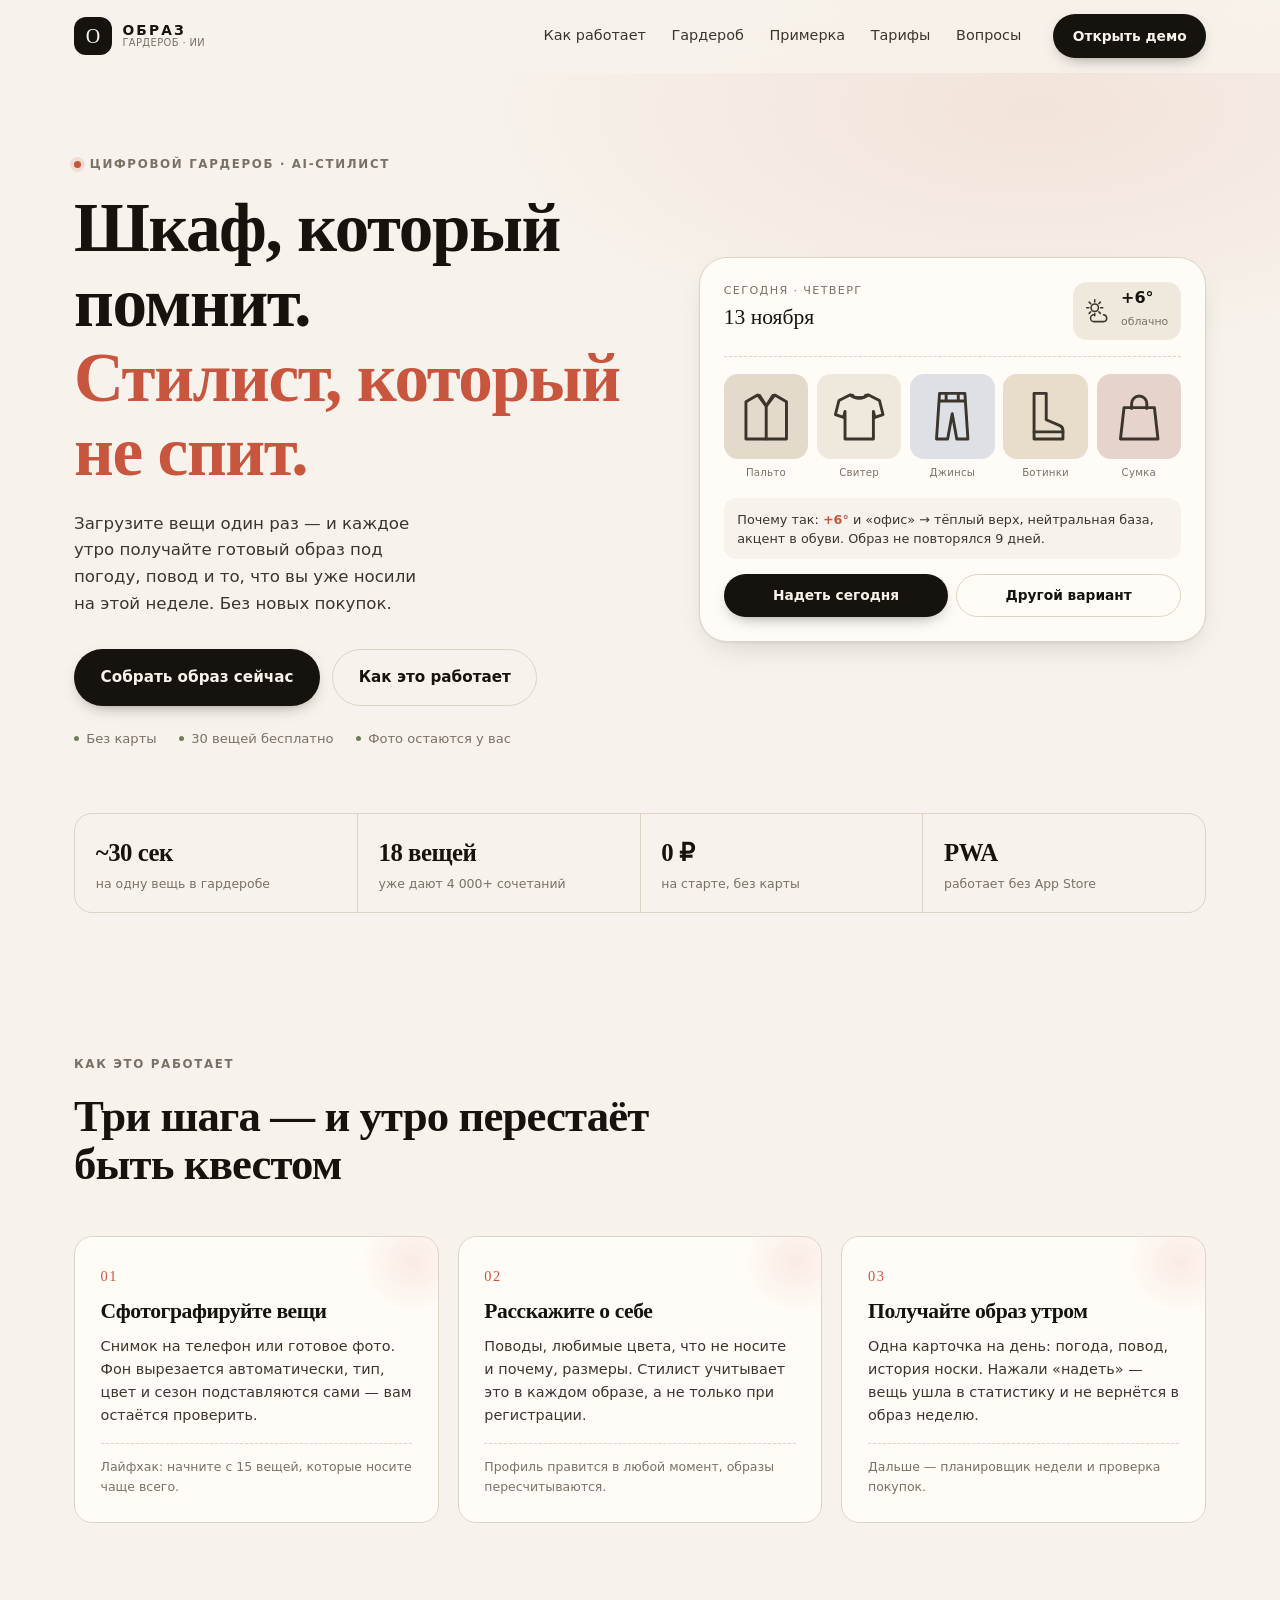
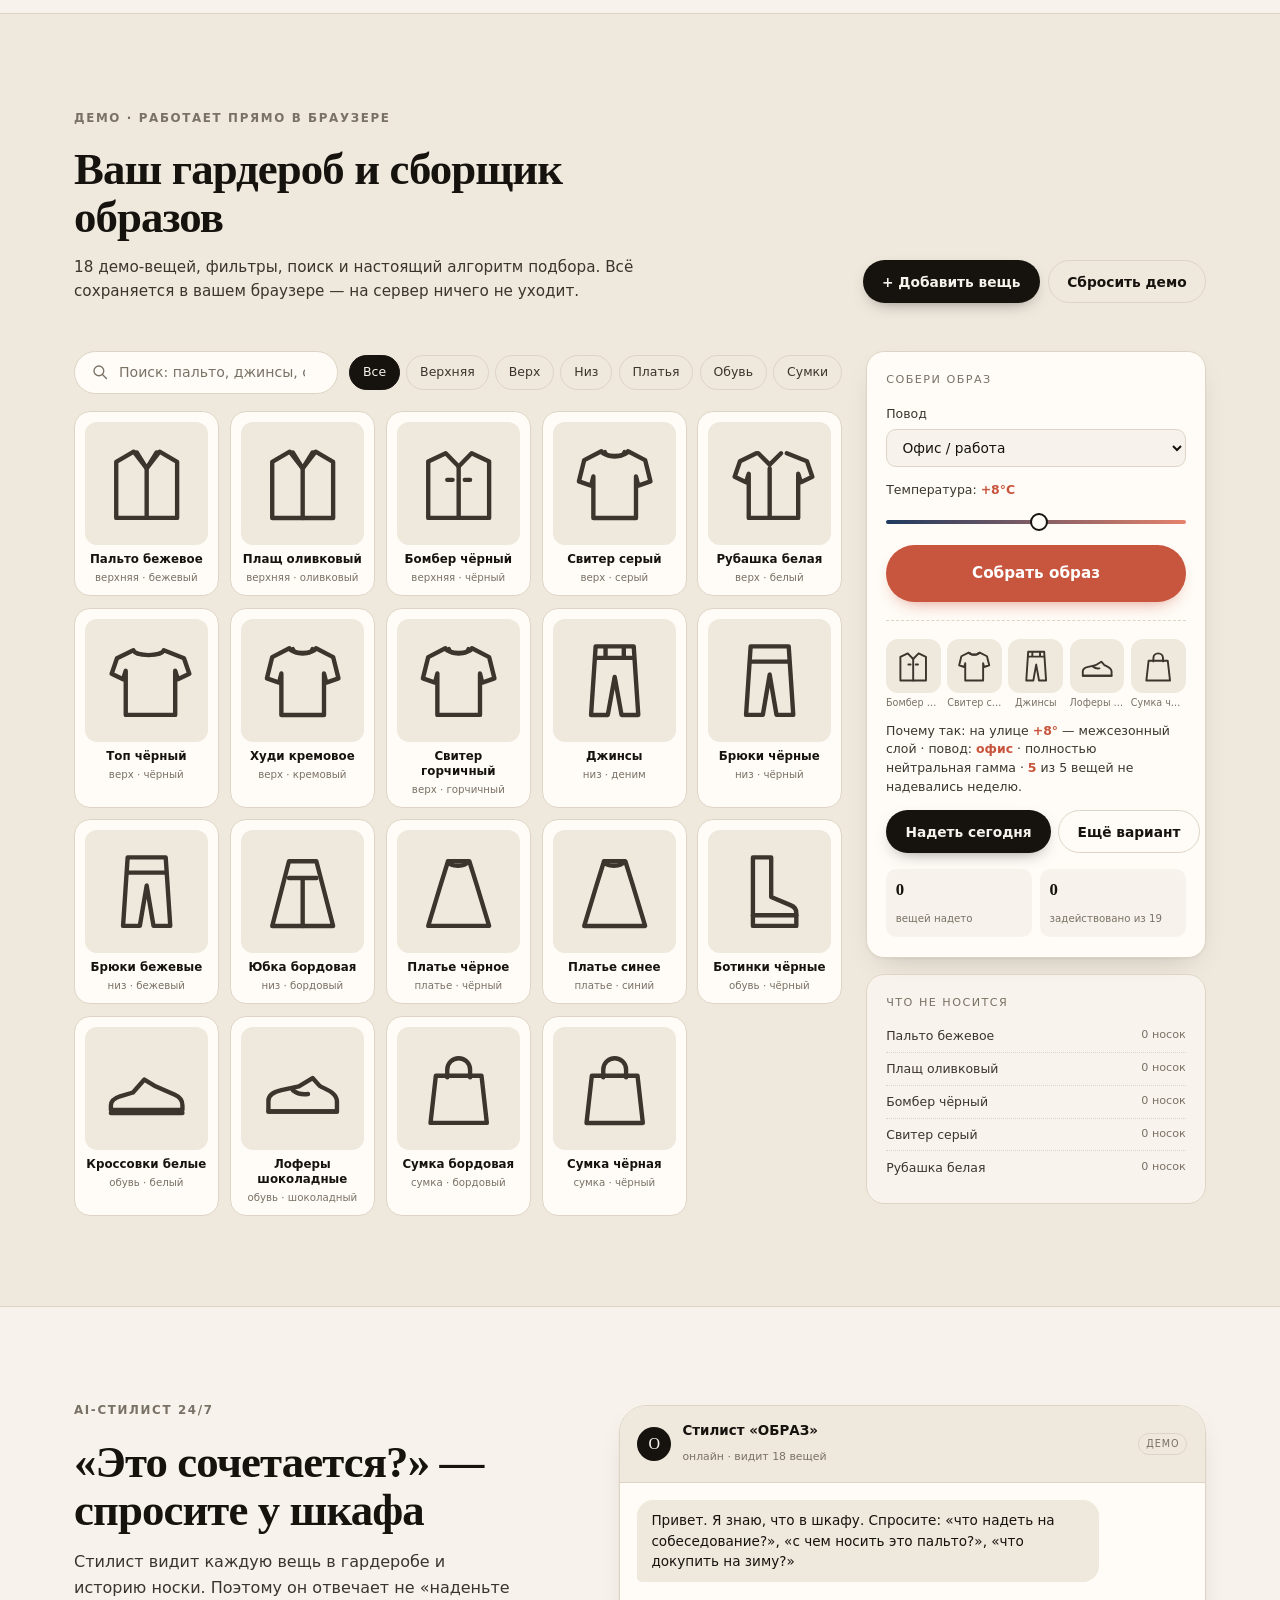
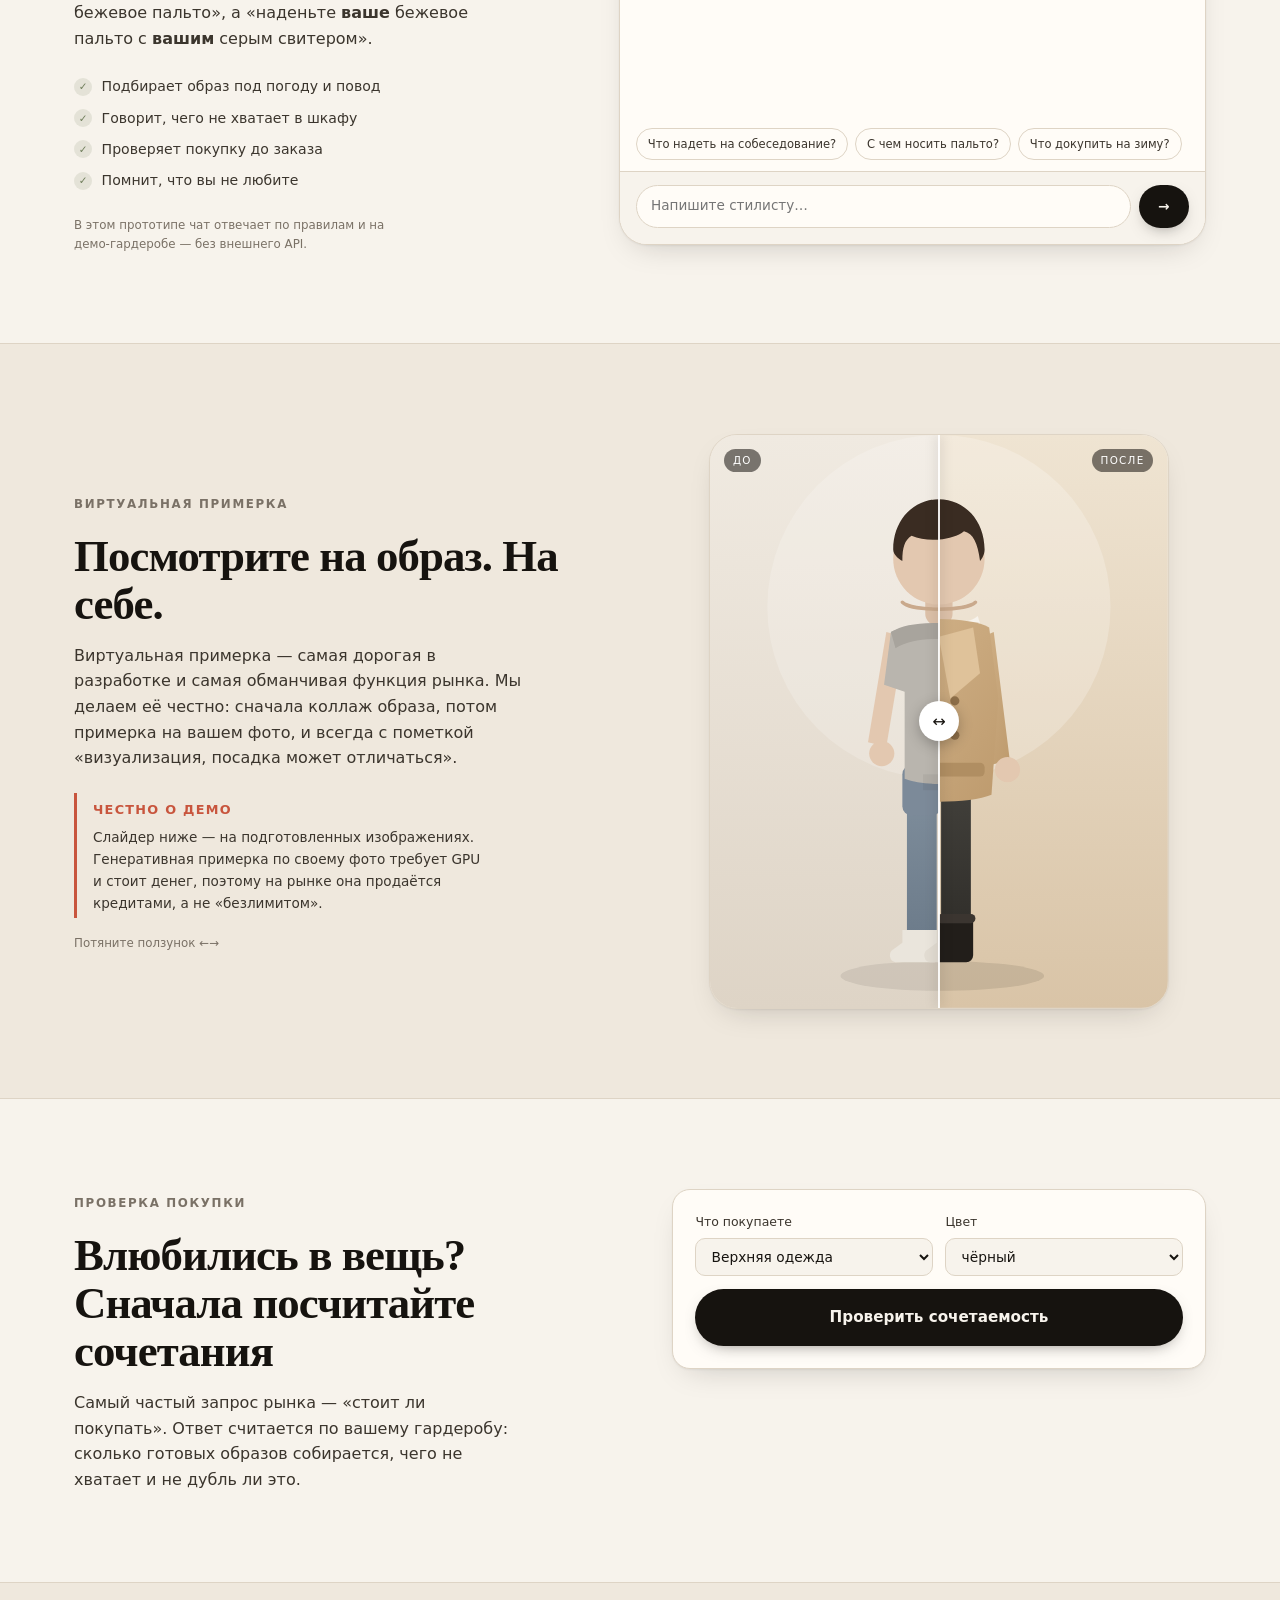
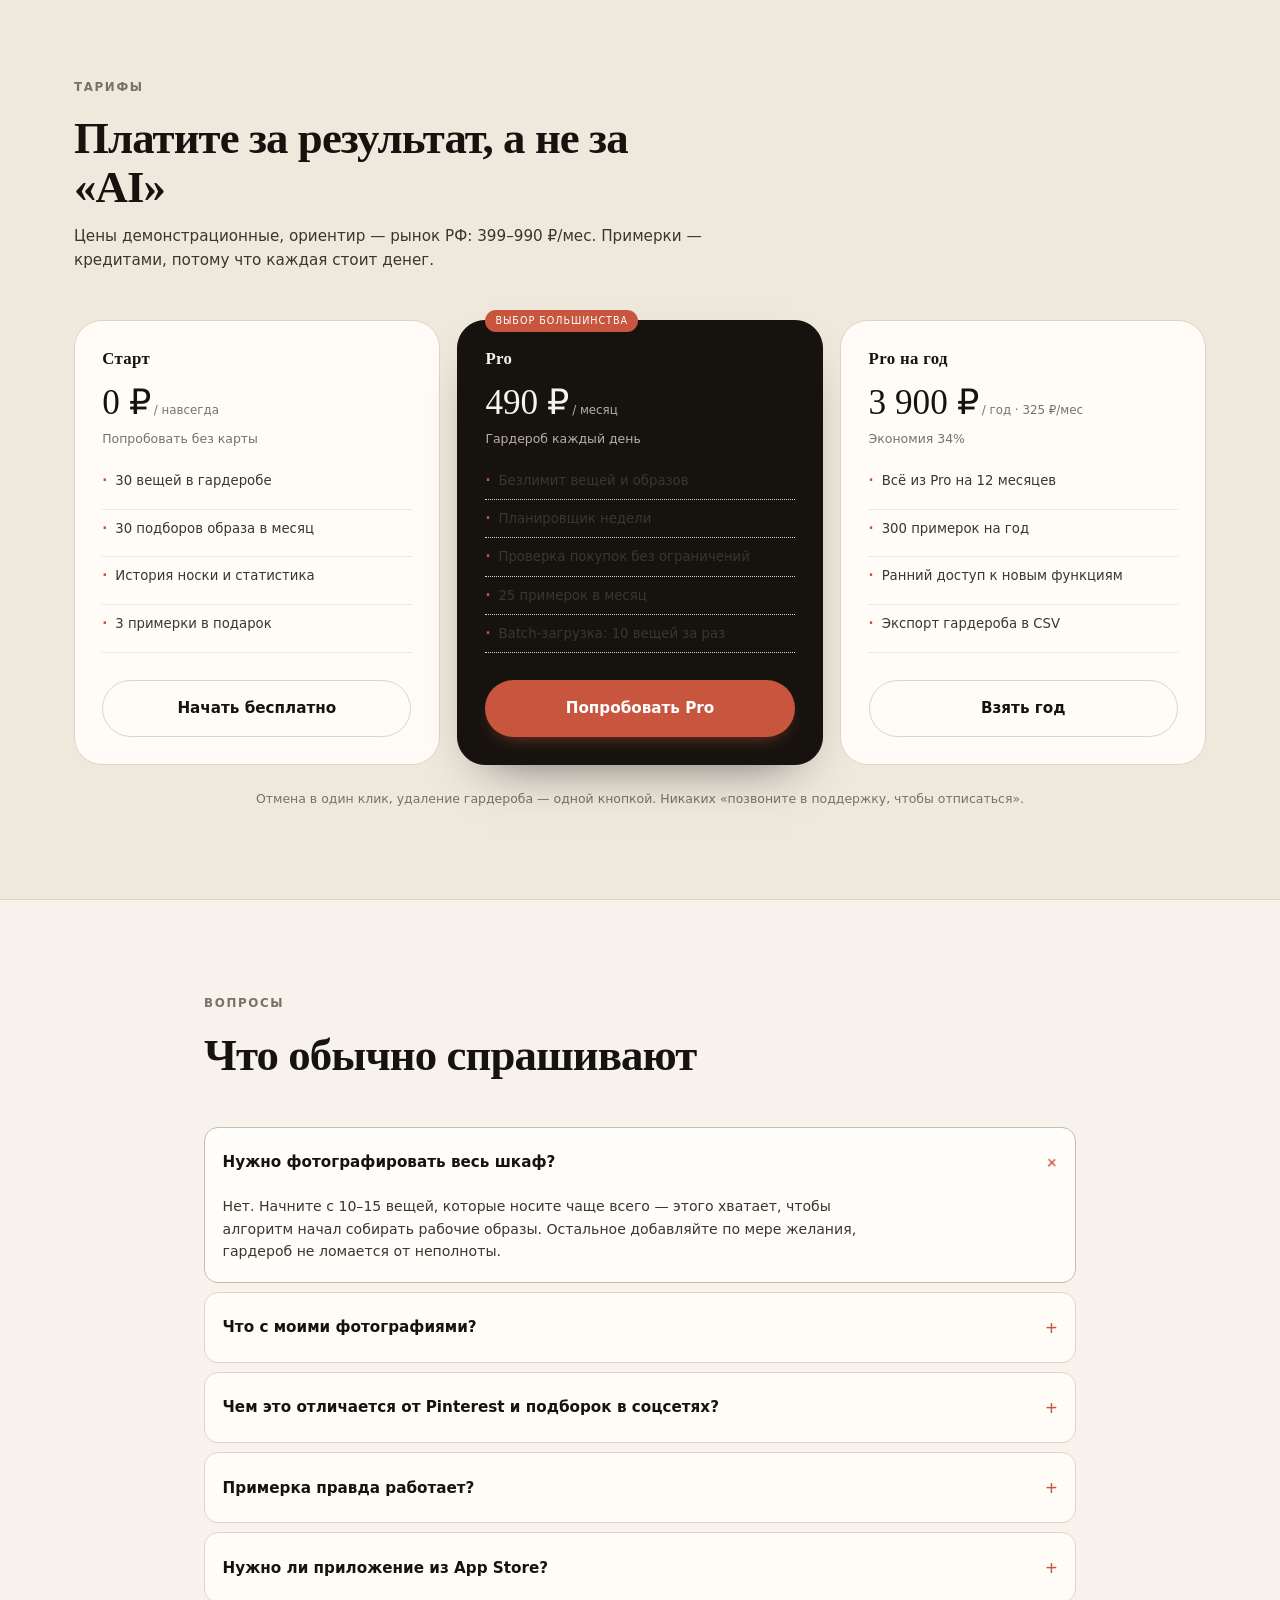
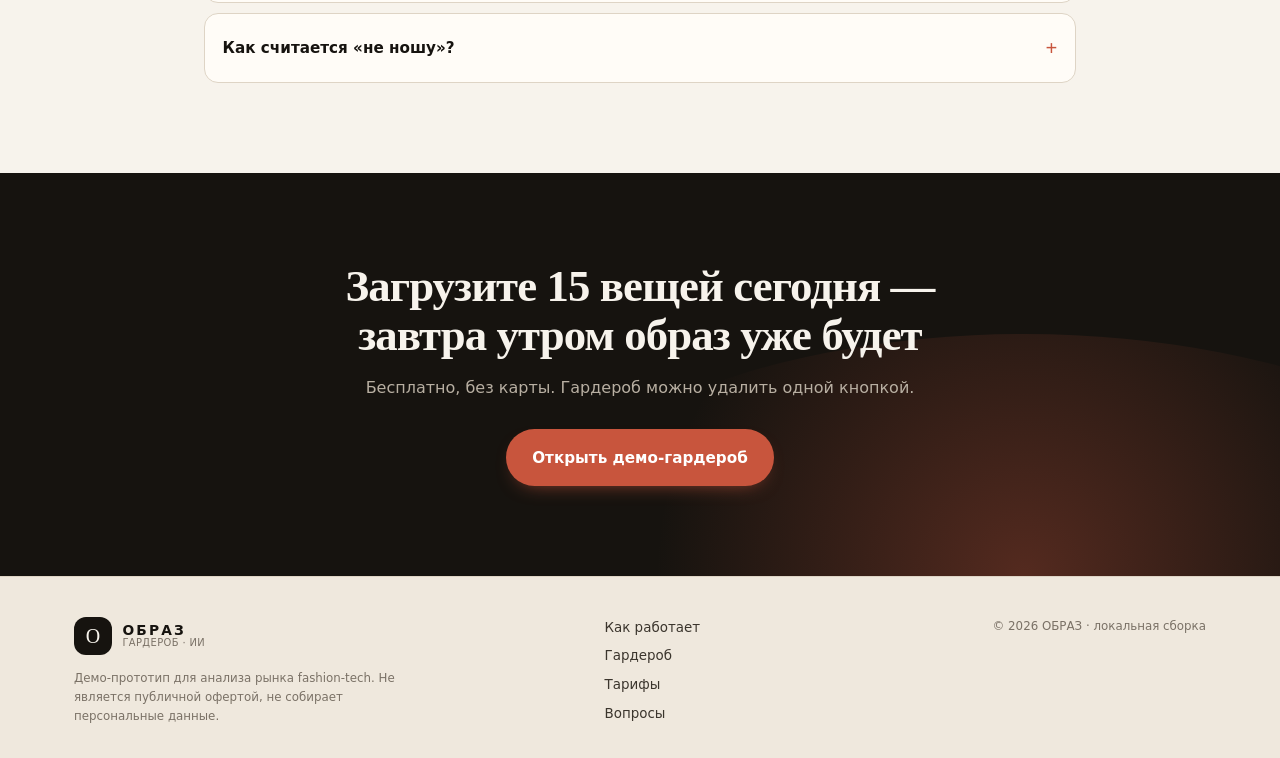
==== site/index.html @ 0227fee5 "Прототип ОБРАЗ и анализ рынка fashion-tech Статический прототип цифрового гардероба (гардероб, алгор" ====
<!DOCTYPE html>
<html lang="ru">
<head>
<meta charset="utf-8">
<meta name="viewport" content="width=device-width, initial-scale=1">
<title>ОБРАЗ — цифровой гардероб и AI-стилист</title>
<meta name="description" content="Цифровой гардероб, который помнит каждую вещь. AI-стилист собирает образ под погоду и повод из того, что уже есть в шкафу.">
<meta name="theme-color" content="#14110F">
<link rel="icon" href="assets/img/favicon.svg" type="image/svg+xml">
<link rel="stylesheet" href="assets/css/style.css">
</head>
<body>

<!-- ── SVG‑спрайт иконок одежды ───────────────────────────────── -->
<svg class="sprite" aria-hidden="true" focusable="false" xmlns="http://www.w3.org/2000/svg">
  <symbol id="i-tee" viewBox="0 0 24 24"><path d="M8.5 4 4.2 6.1 2.8 10.2l3 1.4.7-2.2V21h13V9.4l.7 2.2 3-1.4-1.4-4.1L16.5 4c-.7 1.7-7.3 1.7-8 0Z"/></symbol>
  <symbol id="i-shirt" viewBox="0 0 24 24"><path d="M8.5 4 4.2 6.1 2.8 10.2l3 1.4.7-2.2V21h13V9.4l.7 2.2 3-1.4-1.4-4.1L16.5 4"/><path d="M9 4l3 3 3-3M12 8v13"/></symbol>
  <symbol id="i-sweater" viewBox="0 0 24 24"><path d="M8.5 3.5 4 5.8 2.6 11.4l3.2 1.1.6-2.4V21h11.2V10.1l.6 2.4 3.2-1.1L20 5.8l-4.5-2.3c-.8 1.6-6.2 1.6-7 0Z"/><path d="M9.4 3.7c.4 1.6 4.8 1.6 5.2 0"/></symbol>
  <symbol id="i-jacket" viewBox="0 0 24 24"><path d="M8.6 4 4 6.2V21h16V6.2L15.4 4 12 7.5 8.6 4Z"/><path d="M12 7.5V21M9 11h1.4M13.6 11H15"/></symbol>
  <symbol id="i-coat" viewBox="0 0 24 24"><path d="M8.6 3.6 4 6.3V21h16V6.3l-4.6-2.7L12 8 8.6 3.6Z"/><path d="M12 8v13M9.4 3.8 12 8l2.6-4.2"/></symbol>
  <symbol id="i-trousers" viewBox="0 0 24 24"><path d="M7 3h10l1.2 18h-4.4L12 10.4 10.2 21H5.8L7 3Z"/><path d="M7 7h10"/></symbol>
  <symbol id="i-jeans" viewBox="0 0 24 24"><path d="M7 3h10l1.2 18h-4.4L12 11l-1.8 10H5.8L7 3Z"/><path d="M7.2 6h9.6M9.6 3.4v2.2M14.4 3.4v2.2"/></symbol>
  <symbol id="i-skirt" viewBox="0 0 24 24"><path d="M8.4 4h7.2l4.4 17H4L8.4 4Z"/><path d="M8.4 8.4h7.2M12 8.6V21"/></symbol>
  <symbol id="i-dress" viewBox="0 0 24 24"><path d="M9.2 4h5.6l2 6.4L20 21H4l3.2-10.6L9.2 4Z"/><path d="M9.2 4c.6 1.6 4.6 1.6 5.2 0"/></symbol>
  <symbol id="i-sneakers" viewBox="0 0 24 24"><path d="M2.6 16.4c0-1.4 1.2-2 2.4-2.4l3.4-1 3-3.4 2.6 1.6 5.4 2.4c1.6.7 2 1.8 2 2.8v1.2H2.6v-1.2Z"/><path d="M2.6 18.4h18.8"/></symbol>
  <symbol id="i-boots" viewBox="0 0 24 24"><path d="M7.6 3h4.8v10.4l5.2 2.2c1 .4 1.4 1.1 1.4 2V21H7.6V3Z"/><path d="M7.6 18.2h11.4"/></symbol>
  <symbol id="i-loafers" viewBox="0 0 24 24"><path d="M3 15.2c0-1.6 1.6-2.4 3.4-2.8l4.6-1 3.6-2.2 1.8 2c1 .8 4.6 1.6 4.6 4.2V18H3v-2.8Z"/><path d="M3 18h18M9.4 12.4c1 .8 2.6 1.2 4 1"/></symbol>
  <symbol id="i-bag" viewBox="0 0 24 24"><path d="M6 8.6h12L19.4 21H4.6L6 8.6Z"/><path d="M9 9V7a3 3 0 0 1 6 0v2"/></symbol>
  <symbol id="i-cap" viewBox="0 0 24 24"><path d="M4.6 14.6a7.4 7.4 0 0 1 14.8 0H4.6Z"/><path d="M4.6 14.6c-1.4 0-2.4.6-2.4 1.6s1 1.6 2.6 1.6h4"/></symbol>
  <symbol id="i-scarf" viewBox="0 0 24 24"><path d="M8 3.4h8v6.2c0 3-1.4 3.6-1.4 6.4V21h-2.6v-5c0-2.8-1-3.4-1-6.4V3.4Z"/><path d="M8 7.6h8"/></symbol>
  <symbol id="i-glasses" viewBox="0 0 24 24"><circle cx="6.6" cy="14" r="3.4"/><circle cx="17.4" cy="14" r="3.4"/><path d="M10 13.4h4M3.2 11.4 5 7.4M20.8 11.4 19 7.4"/></symbol>
</svg>

<!-- ── Шапка ─────────────────────────────────────────────────── -->
<header class="site-head" id="top">
  <div class="wrap head-inner">
    <a class="logo" href="#top">
      <span class="logo-mark">О</span>
      <span class="logo-text">ОБРАЗ<em>гардероб · ИИ</em></span>
    </a>
    <nav class="nav" aria-label="Основная навигация">
      <a href="#how">Как работает</a>
      <a href="#wardrobe">Гардероб</a>
      <a href="#fitting">Примерка</a>
      <a href="#pricing">Тарифы</a>
      <a href="#faq">Вопросы</a>
    </nav>
    <a class="btn btn-ink btn-sm" href="#wardrobe">Открыть демо</a>
  </div>
</header>

<main>

<!-- ── Hero ──────────────────────────────────────────────────── -->
<section class="hero">
  <div class="wrap hero-grid">
    <div class="hero-copy">
      <p class="eyebrow"><span class="dot"></span> Цифровой гардероб · AI‑стилист</p>
      <h1>Шкаф, который помнит.<br><span class="accent">Стилист, который не спит.</span></h1>
      <p class="lead">Загрузите вещи один раз — и каждое утро получайте готовый образ под погоду, повод и то, что вы уже носили на этой неделе. Без новых покупок.</p>
      <div class="hero-actions">
        <a class="btn btn-ink" href="#wardrobe">Собрать образ сейчас</a>
        <a class="btn btn-ghost" href="#how">Как это работает</a>
      </div>
      <ul class="hero-notes">
        <li>Без карты</li>
        <li>30 вещей бесплатно</li>
        <li>Фото остаются у вас</li>
      </ul>
    </div>

    <!-- утренняя карточка -->
    <div class="hero-card" aria-label="Пример утренней карточки образа">
      <div class="hc-top">
        <div>
          <p class="hc-day">Сегодня · четверг</p>
          <p class="hc-date">13 ноября</p>
        </div>
        <div class="hc-weather">
          <svg viewBox="0 0 24 24" class="wc-ico" aria-hidden="true"><circle cx="9" cy="9" r="3.4"/><path d="M9 1.6v2M9 14.4v2M1.6 9h2M14.4 9h2M3.8 3.8l1.4 1.4M12.8 12.8l1.4 1.4M3.8 14.2l1.4-1.4M12.8 5.2l1.4-1.4"/><path d="M17 15.5a3.2 3.2 0 0 1 .6 6.3H8.4a3.2 3.2 0 0 1-.2-6.4"/></svg>
          <span><b>+6°</b><small>облачно</small></span>
        </div>
      </div>

      <div class="hc-look" id="heroLook">
        <figure class="hc-item" data-cat="outer"><svg><use href="#i-coat"/></svg><figcaption>Пальто</figcaption></figure>
        <figure class="hc-item" data-cat="top"><svg><use href="#i-sweater"/></svg><figcaption>Свитер</figcaption></figure>
        <figure class="hc-item" data-cat="bottom"><svg><use href="#i-jeans"/></svg><figcaption>Джинсы</figcaption></figure>
        <figure class="hc-item" data-cat="shoes"><svg><use href="#i-boots"/></svg><figcaption>Ботинки</figcaption></figure>
        <figure class="hc-item" data-cat="bag"><svg><use href="#i-bag"/></svg><figcaption>Сумка</figcaption></figure>
      </div>

      <p class="hc-why">Почему так: <b>+6°</b> и «офис» → тёплый верх, нейтральная база, акцент в обуви. Образ не повторялся 9 дней.</p>
      <div class="hc-actions">
        <button class="btn btn-ink btn-sm" type="button" data-demo-wear>Надеть сегодня</button>
        <button class="btn btn-ghost btn-sm" type="button" data-demo-shuffle>Другой вариант</button>
      </div>
    </div>
  </div>

  <div class="wrap">
    <div class="stats">
      <div><b>~30 сек</b><span>на одну вещь в гардеробе</span></div>
      <div><b>18 вещей</b><span>уже дают 4 000+ сочетаний</span></div>
      <div><b>0 ₽</b><span>на старте, без карты</span></div>
      <div><b>PWA</b><span>работает без App Store</span></div>
    </div>
  </div>
</section>

<!-- ── Как это работает ─────────────────────────────────────── -->
<section class="section" id="how">
  <div class="wrap">
    <header class="sec-head">
      <p class="eyebrow">Как это работает</p>
      <h2>Три шага — и утро перестаёт быть квестом</h2>
    </header>
    <div class="steps">
      <article class="step">
        <span class="step-num">01</span>
        <h3>Сфотографируйте вещи</h3>
        <p>Снимок на телефон или готовое фото. Фон вырезается автоматически, тип, цвет и сезон подставляются сами — вам остаётся проверить.</p>
        <p class="step-tip">Лайфхак: начните с 15 вещей, которые носите чаще всего.</p>
      </article>
      <article class="step">
        <span class="step-num">02</span>
        <h3>Расскажите о себе</h3>
        <p>Поводы, любимые цвета, что не носите и почему, размеры. Стилист учитывает это в каждом образе, а не только при регистрации.</p>
        <p class="step-tip">Профиль правится в любой момент, образы пересчитываются.</p>
      </article>
      <article class="step">
        <span class="step-num">03</span>
        <h3>Получайте образ утром</h3>
        <p>Одна карточка на день: погода, повод, история носки. Нажали «надеть» — вещь ушла в статистику и не вернётся в образ неделю.</p>
        <p class="step-tip">Дальше — планировщик недели и проверка покупок.</p>
      </article>
    </div>
  </div>
</section>

<!-- ── Интерактивный гардероб ───────────────────────────────── -->
<section class="section section-alt" id="wardrobe">
  <div class="wrap">
    <header class="sec-head split">
      <div>
        <p class="eyebrow">Демо · работает прямо в браузере</p>
        <h2>Ваш гардероб и сборщик образов</h2>
        <p class="sec-sub">18 демо‑вещей, фильтры, поиск и настоящий алгоритм подбора. Всё сохраняется в вашем браузере — на сервер ничего не уходит.</p>
      </div>
      <div class="sec-actions">
        <button class="btn btn-ink btn-sm" type="button" data-open-add>+ Добавить вещь</button>
        <button class="btn btn-ghost btn-sm" type="button" data-reset>Сбросить демо</button>
      </div>
    </header>

    <div class="wb-layout">
      <!-- левая колонка: сетка вещей -->
      <div class="wb-main">
        <div class="wb-tools">
          <div class="search">
            <svg viewBox="0 0 24 24" aria-hidden="true"><circle cx="10.5" cy="10.5" r="6.5"/><path d="m15.6 15.6 5 5"/></svg>
            <input type="search" id="wbSearch" placeholder="Поиск: пальто, джинсы, сумка…" autocomplete="off">
          </div>
          <div class="chips" id="wbChips" role="group" aria-label="Фильтр по категории">
            <button class="chip is-on" data-cat="all" type="button">Все</button>
            <button class="chip" data-cat="outer" type="button">Верхняя</button>
            <button class="chip" data-cat="top" type="button">Верх</button>
            <button class="chip" data-cat="bottom" type="button">Низ</button>
            <button class="chip" data-cat="dress" type="button">Платья</button>
            <button class="chip" data-cat="shoes" type="button">Обувь</button>
            <button class="chip" data-cat="bag" type="button">Сумки</button>
          </div>
        </div>

        <div class="wb-grid" id="wbGrid" aria-live="polite"></div>
        <p class="wb-empty" id="wbEmpty" hidden>Ничего не нашлось — попробуйте другой запрос или категорию.</p>
      </div>

      <!-- правая колонка: сборщик -->
      <aside class="builder">
        <div class="builder-card">
          <p class="builder-label">Собери образ</p>

          <label class="field">
            <span>Повод</span>
            <select id="occ">
              <option value="office">Офис / работа</option>
              <option value="walk">Прогулка / выходной</option>
              <option value="date">Свидание / вечер</option>
              <option value="sport">Спорт / дорога</option>
            </select>
          </label>

          <label class="field">
            <span>Температура: <b id="tempOut">+8°C</b></span>
            <input type="range" id="temp" min="-20" max="35" value="8" step="1">
          </label>

          <button class="btn btn-accent btn-block" type="button" id="buildBtn">Собрать образ</button>

          <div class="builder-out" id="builderOut" hidden>
            <div class="look-strip" id="lookStrip"></div>
            <p class="look-reason" id="lookReason"></p>
            <div class="look-actions">
              <button class="btn btn-ink btn-sm" type="button" id="wearBtn">Надеть сегодня</button>
              <button class="btn btn-ghost btn-sm" type="button" id="againBtn">Ещё вариант</button>
            </div>
          </div>

          <div class="wear-stats" id="wearStats"></div>
        </div>

        <div class="builder-card muted-card">
          <p class="builder-label">Что не носится</p>
          <ul class="unworn" id="unwornList"><li>Пока нет истории носки — наденьте пару образов.</li></ul>
        </div>
      </aside>
    </div>
  </div>
</section>

<!-- ── AI-стилист чат ───────────────────────────────────────── -->
<section class="section" id="stylist">
  <div class="wrap chat-grid">
    <div class="chat-copy">
      <p class="eyebrow">AI‑стилист 24/7</p>
      <h2>«Это сочетается?» — спросите у шкафа</h2>
      <p class="lead-sm">Стилист видит каждую вещь в гардеробе и историю носки. Поэтому он отвечает не «наденьте бежевое пальто», а «наденьте <b>ваше</b> бежевое пальто с <b>вашим</b> серым свитером».</p>
      <ul class="checks">
        <li>Подбирает образ под погоду и повод</li>
        <li>Говорит, чего не хватает в шкафу</li>
        <li>Проверяет покупку до заказа</li>
        <li>Помнит, что вы не любите</li>
      </ul>
      <p class="note-small">В этом прототипе чат отвечает по правилам и на демо‑гардеробе — без внешнего API.</p>
    </div>

    <div class="chat">
      <div class="chat-head">
        <span class="avatar">О</span>
        <div>
          <b>Стилист «ОБРАЗ»</b>
          <small>онлайн · видит 18 вещей</small>
        </div>
        <span class="badge-demo">демо</span>
      </div>
      <div class="chat-body" id="chatBody">
        <div class="msg bot">Привет. Я знаю, что в шкафу. Спросите: «что надеть на собеседование?», «с чем носить это пальто?», «что докупить на зиму?»</div>
      </div>
      <div class="chat-suggest" id="chatSuggest">
        <button type="button">Что надеть на собеседование?</button>
        <button type="button">С чем носить пальто?</button>
        <button type="button">Что докупить на зиму?</button>
      </div>
      <form class="chat-form" id="chatForm" autocomplete="off">
        <input id="chatInput" placeholder="Напишите стилисту…" aria-label="Сообщение стилисту">
        <button class="btn btn-ink btn-sm" type="submit">→</button>
      </form>
    </div>
  </div>
</section>

<!-- ── Примерка ─────────────────────────────────────────────── -->
<section class="section section-alt" id="fitting">
  <div class="wrap fit-grid">
    <div class="fit-copy">
      <p class="eyebrow">Виртуальная примерка</p>
      <h2>Посмотрите на образ. На себе.</h2>
      <p class="lead-sm">Виртуальная примерка — самая дорогая в разработке и самая обманчивая функция рынка. Мы делаем её честно: сначала коллаж образа, потом примерка на вашем фото, и всегда с пометкой «визуализация, посадка может отличаться».</p>
      <div class="fit-note">
        <b>Честно о демо</b>
        <p>Слайдер ниже — на подготовленных изображениях. Генеративная примерка по своему фото требует GPU и стоит денег, поэтому на рынке она продаётся кредитами, а не «безлимитом».</p>
      </div>
      <p class="kbd-hint">Потяните ползунок ←→</p>
    </div>

    <div class="compare" id="compare">
      <img class="cmp-img cmp-before" src="assets/img/look-before.svg" alt="Фигура до примерки: серая базовая одежда">
      <div class="cmp-after-wrap" id="cmpAfterWrap">
        <img class="cmp-img cmp-after" src="assets/img/look-after.svg" alt="Фигура после примерки: собранный образ с пальто и аксессуарами">
      </div>
      <div class="cmp-handle" id="cmpHandle" role="slider" tabindex="0" aria-label="Сравнение до и после" aria-valuemin="0" aria-valuemax="100" aria-valuenow="50">
        <span class="cmp-line"></span>
        <span class="cmp-knob">↔</span>
      </div>
      <span class="cmp-tag cmp-tag-l">до</span>
      <span class="cmp-tag cmp-tag-r">после</span>
    </div>
  </div>
</section>

<!-- ── Проверка покупки ─────────────────────────────────────── -->
<section class="section" id="purchase">
  <div class="wrap purchase-grid">
    <div class="pur-copy">
      <p class="eyebrow">Проверка покупки</p>
      <h2>Влюбились в вещь? Сначала посчитайте сочетания</h2>
      <p class="lead-sm">Самый частый запрос рынка — «стоит ли покупать». Ответ считается по вашему гардеробу: сколько готовых образов собирается, чего не хватает и не дубль ли это.</p>
    </div>

    <form class="pur-form" id="purForm">
      <div class="pur-row">
        <label class="field">
          <span>Что покупаете</span>
          <select id="purCat">
            <option value="outer">Верхняя одежда</option>
            <option value="top">Верх</option>
            <option value="bottom">Низ</option>
            <option value="dress">Платье</option>
            <option value="shoes">Обувь</option>
            <option value="bag">Сумка</option>
          </select>
        </label>
        <label class="field">
          <span>Цвет</span>
          <select id="purColor"></select>
        </label>
      </div>
      <button class="btn btn-ink btn-block" type="submit">Проверить сочетаемость</button>
    </form>

    <div class="pur-result" id="purResult" hidden>
      <div class="pur-verdict" id="purVerdict"></div>
      <p class="pur-text" id="purText"></p>
      <div class="look-strip" id="purStrip"></div>
    </div>
  </div>
</section>

<!-- ── Тарифы ───────────────────────────────────────────────── -->
<section class="section section-alt" id="pricing">
  <div class="wrap">
    <header class="sec-head">
      <p class="eyebrow">Тарифы</p>
      <h2>Платите за результат, а не за «AI»</h2>
      <p class="sec-sub">Цены демонстрационные, ориентир — рынок РФ: 399–990 ₽/мес. Примерки — кредитами, потому что каждая стоит денег.</p>
    </header>

    <div class="plans">
      <article class="plan">
        <h3>Старт</h3>
        <p class="plan-price">0 ₽<span>/ навсегда</span></p>
        <p class="plan-for">Попробовать без карты</p>
        <ul>
          <li>30 вещей в гардеробе</li>
          <li>30 подборов образа в месяц</li>
          <li>История носки и статистика</li>
          <li>3 примерки в подарок</li>
        </ul>
        <a class="btn btn-ghost btn-block" href="#wardrobe">Начать бесплатно</a>
      </article>

      <article class="plan plan-hot">
        <span class="plan-flag">выбор большинства</span>
        <h3>Pro</h3>
        <p class="plan-price">490 ₽<span>/ месяц</span></p>
        <p class="plan-for">Гардероб каждый день</p>
        <ul>
          <li>Безлимит вещей и образов</li>
          <li>Планировщик недели</li>
          <li>Проверка покупок без ограничений</li>
          <li>25 примерок в месяц</li>
          <li>Batch‑загрузка: 10 вещей за раз</li>
        </ul>
        <a class="btn btn-accent btn-block" href="#wardrobe">Попробовать Pro</a>
      </article>

      <article class="plan">
        <h3>Pro на год</h3>
        <p class="plan-price">3 900 ₽<span>/ год · 325 ₽/мес</span></p>
        <p class="plan-for">Экономия 34%</p>
        <ul>
          <li>Всё из Pro на 12 месяцев</li>
          <li>300 примерок на год</li>
          <li>Ранний доступ к новым функциям</li>
          <li>Экспорт гардероба в CSV</li>
        </ul>
        <a class="btn btn-ghost btn-block" href="#wardrobe">Взять год</a>
      </article>
    </div>

    <p class="plans-note">Отмена в один клик, удаление гардероба — одной кнопкой. Никаких «позвоните в поддержку, чтобы отписаться».</p>
  </div>
</section>

<!-- ── FAQ ──────────────────────────────────────────────────── -->
<section class="section" id="faq">
  <div class="wrap faq-wrap">
    <header class="sec-head">
      <p class="eyebrow">Вопросы</p>
      <h2>Что обычно спрашивают</h2>
    </header>

    <div class="faq">
      <details open>
        <summary>Нужно фотографировать весь шкаф?</summary>
        <p>Нет. Начните с 10–15 вещей, которые носите чаще всего — этого хватает, чтобы алгоритм начал собирать рабочие образы. Остальное добавляйте по мере желания, гардероб не ломается от неполноты.</p>
      </details>
      <details>
        <summary>Что с моими фотографиями?</summary>
        <p>Фото хранятся в вашем аккаунте, не передаются третьим лицам и удаляются вместе с аккаунтом одной кнопкой. В этом прототипе всё вообще лежит в localStorage браузера и никуда не отправляется.</p>
      </details>
      <details>
        <summary>Чем это отличается от Pinterest и подборок в соцсетях?</summary>
        <p>Pinterest показывает чужие вещи, которых у вас нет. Здесь образ собирается только из ваших вещей — его можно надеть сегодня, не покупая ничего.</p>
      </details>
      <details>
        <summary>Примерка правда работает?</summary>
        <p>Примерка — визуализация, а не гарантия посадки. Мы показываем коллаж и генеративную примерку, но всегда помечаем результат как демонстрацию. Обещать «как в зеркале» — обман.</p>
      </details>
      <details>
        <summary>Нужно ли приложение из App Store?</summary>
        <p>Нет. Сервис работает как PWA: добавляется на домашний экран и выглядит как приложение. Это дешевле в разработке и не съедает 15–30% выручки на комиссиях сторов.</p>
      </details>
      <details>
        <summary>Как считается «не ношу»?</summary>
        <p>Каждый раз, когда вы нажимаете «надеть», вещь попадает в историю носки. Вещи без записей за 60 дней попадают в список «не ношу» — с ними можно расстаться или отдать в ресейл.</p>
      </details>
    </div>
  </div>
</section>

<!-- ── Финальный CTA ────────────────────────────────────────── -->
<section class="cta-final">
  <div class="wrap">
    <h2>Загрузите 15 вещей сегодня —<br>завтра утром образ уже будет</h2>
    <p>Бесплатно, без карты. Гардероб можно удалить одной кнопкой.</p>
    <a class="btn btn-accent" href="#wardrobe">Открыть демо‑гардероб</a>
  </div>
</section>

</main>

<footer class="site-foot">
  <div class="wrap foot-inner">
    <div>
      <a class="logo" href="#top"><span class="logo-mark">О</span><span class="logo-text">ОБРАЗ<em>гардероб · ИИ</em></span></a>
      <p class="foot-note">Демо‑прототип для анализа рынка fashion‑tech. Не является публичной офертой, не собирает персональные данные.</p>
    </div>
    <nav class="foot-nav" aria-label="Подвал">
      <a href="#how">Как работает</a>
      <a href="#wardrobe">Гардероб</a>
      <a href="#pricing">Тарифы</a>
      <a href="#faq">Вопросы</a>
    </nav>
    <p class="foot-copy">© 2026 ОБРАЗ · локальная сборка</p>
  </div>
</footer>

<!-- ── Модалка «Добавить вещь» ──────────────────────────────── -->
<div class="modal" id="addModal" hidden>
  <div class="modal-back" data-close-add></div>
  <div class="modal-card" role="dialog" aria-modal="true" aria-labelledby="addTitle">
    <button class="modal-x" type="button" data-close-add aria-label="Закрыть">×</button>
    <h3 id="addTitle">Добавить вещь</h3>
    <p class="modal-sub">Фото останется в браузере. Категория и цвет нужны, чтобы вещь попала в образы.</p>
    <form id="addForm">
      <label class="field">
        <span>Название</span>
        <input type="text" id="addName" maxlength="40" placeholder="Например: серый свитер" required>
      </label>
      <div class="pur-row">
        <label class="field">
          <span>Категория</span>
          <select id="addCat">
            <option value="outer">Верхняя одежда</option>
            <option value="top">Верх</option>
            <option value="bottom">Низ</option>
            <option value="dress">Платье</option>
            <option value="shoes">Обувь</option>
            <option value="bag">Сумка</option>
          </select>
        </label>
        <label class="field">
          <span>Цвет</span>
          <select id="addColor"></select>
        </label>
      </div>
      <label class="field">
        <span>Фото (необязательно)</span>
        <input type="file" id="addFile" accept="image/*">
      </label>
      <button class="btn btn-accent btn-block" type="submit">Добавить в гардероб</button>
    </form>
  </div>
</div>

<script src="assets/js/app.js"></script>
</body>
</html>
---- site/assets/css/style.css ----
/* ─────────────────────────────────────────────────────────────
   ОБРАЗ — прототип цифрового гардероба
   Палитра: тёплый кремовый фон, чернильный текст, терракота.
   ───────────────────────────────────────────────────────────── */

:root{
  --cream:#F7F3EC;
  --cream-2:#EFE8DD;
  --paper:#FFFCF7;
  --ink:#16130F;
  --ink-2:#3B352D;
  --muted:#7A7166;
  --line:#DED4C5;
  --accent:#C8553D;
  --accent-2:#E5826B;
  --deep:#1F3A5F;
  --sage:#6F7D5A;
  --radius:18px;
  --radius-lg:28px;
  --shadow:0 1px 2px rgba(22,19,15,.05), 0 12px 32px -16px rgba(22,19,15,.25);
  --serif:"Iowan Old Style","Palatino Linotype",Palatino,Georgia,"Times New Roman",serif;
  --sans:"Inter","Segoe UI",system-ui,-apple-system,"Helvetica Neue",Arial,sans-serif;
  --max:1180px;
}

*,*::before,*::after{box-sizing:border-box}

html{scroll-behavior:smooth;scroll-padding-top:90px}

body{
  margin:0;
  background:var(--cream);
  color:var(--ink);
  font-family:var(--sans);
  font-size:16px;
  line-height:1.6;
  -webkit-font-smoothing:antialiased;
  overflow-x:hidden;
}

img,svg{display:block;max-width:100%}
.sprite{position:absolute;width:0;height:0;overflow:hidden}
a{color:inherit}
button{font:inherit}

h1,h2,h3{font-family:var(--serif);font-weight:600;letter-spacing:-.02em;line-height:1.08;margin:0}
h1{font-size:clamp(2.4rem,5.4vw,4.4rem)}
h2{font-size:clamp(1.9rem,3.5vw,3rem)}
h3{font-size:1.2rem;line-height:1.25}
p{margin:0}

.wrap{width:100%;max-width:var(--max);margin:0 auto;padding:0 24px}

/* ── Кнопки ───────────────────────────────────────────────── */
.btn{
  display:inline-flex;align-items:center;justify-content:center;gap:.5rem;
  border:1px solid transparent;border-radius:999px;
  padding:.95rem 1.6rem;font-size:.95rem;font-weight:600;
  text-decoration:none;cursor:pointer;
  transition:transform .18s ease, background .18s ease, color .18s ease, border-color .18s ease, box-shadow .18s ease;
  white-space:nowrap;
}
.btn:active{transform:translateY(1px)}
.btn-ink{background:var(--ink);color:var(--cream);box-shadow:0 6px 18px -10px rgba(22,19,15,.7)}
.btn-ink:hover{background:#000}
.btn-accent{background:var(--accent);color:#fff;box-shadow:0 8px 20px -12px rgba(200,85,61,.9)}
.btn-accent:hover{background:#b14630}
.btn-ghost{background:transparent;color:var(--ink);border-color:var(--line)}
.btn-ghost:hover{border-color:var(--ink);background:rgba(22,19,15,.03)}
.btn-sm{padding:.6rem 1.15rem;font-size:.86rem}
.btn-block{width:100%}

/* ── Шапка ────────────────────────────────────────────────── */
.site-head{
  position:sticky;top:0;z-index:50;
  background:rgba(247,243,236,.86);
  backdrop-filter:blur(14px);
  border-bottom:1px solid transparent;
  transition:border-color .25s ease, background .25s ease;
}
.site-head.is-stuck{border-bottom-color:var(--line);background:rgba(247,243,236,.95)}
.head-inner{display:flex;align-items:center;gap:2rem;min-height:72px}
.logo{display:flex;align-items:center;gap:.65rem;text-decoration:none;flex-shrink:0}
.logo-mark{
  display:grid;place-items:center;width:38px;height:38px;border-radius:12px;
  background:var(--ink);color:var(--cream);font-family:var(--serif);font-size:1.25rem;
}
.logo-text{display:flex;flex-direction:column;font-weight:700;letter-spacing:.16em;font-size:.86rem;line-height:1.1}
.logo-text em{font-style:normal;font-weight:400;letter-spacing:.04em;font-size:.62rem;color:var(--muted);text-transform:uppercase}
.nav{display:flex;gap:1.6rem;margin-left:auto}
.nav a{
  text-decoration:none;font-size:.9rem;color:var(--ink-2);
  padding:.3rem 0;border-bottom:1px solid transparent;transition:color .18s,border-color .18s;
}
.nav a:hover{color:var(--ink);border-bottom-color:var(--ink)}

/* ── Hero ─────────────────────────────────────────────────── */
.hero{padding:clamp(2.5rem,6vw,5rem) 0 clamp(2rem,4vw,3rem);position:relative}
.hero::before{
  content:"";position:absolute;inset:-10% -5% auto;height:70%;
  background:radial-gradient(60% 60% at 78% 20%, rgba(200,85,61,.10), transparent 70%);
  pointer-events:none;
}
.hero-grid{
  position:relative;display:grid;grid-template-columns:1.05fr .95fr;
  gap:clamp(2rem,5vw,4.5rem);align-items:center;
}
.eyebrow{
  display:inline-flex;align-items:center;gap:.55rem;
  font-size:.74rem;font-weight:600;letter-spacing:.14em;text-transform:uppercase;
  color:var(--muted);margin-bottom:1.1rem;
}
.eyebrow .dot{width:7px;height:7px;border-radius:50%;background:var(--accent);box-shadow:0 0 0 4px rgba(200,85,61,.14)}
.accent{color:var(--accent)}
.hero h1{margin-bottom:1.3rem}
.lead{font-size:clamp(1rem,1.3vw,1.12rem);color:var(--ink-2);max-width:34ch}
.hero-actions{display:flex;flex-wrap:wrap;gap:.75rem;margin:2rem 0 1.4rem}
.hero-notes{display:flex;flex-wrap:wrap;gap:1.4rem;list-style:none;margin:0;padding:0;font-size:.82rem;color:var(--muted)}
.hero-notes li{display:flex;align-items:center;gap:.45rem}
.hero-notes li::before{content:"";width:5px;height:5px;border-radius:50%;background:var(--sage)}

/* утренняя карточка */
.hero-card{
  background:var(--paper);border:1px solid var(--line);border-radius:var(--radius-lg);
  padding:1.5rem;box-shadow:var(--shadow);position:relative;
}
.hc-top{display:flex;justify-content:space-between;align-items:flex-start;gap:1rem;padding-bottom:1rem;border-bottom:1px dashed var(--line)}
.hc-day{font-size:.7rem;letter-spacing:.12em;text-transform:uppercase;color:var(--muted)}
.hc-date{font-family:var(--serif);font-size:1.35rem}
.hc-weather{display:flex;align-items:center;gap:.6rem;background:var(--cream-2);border-radius:14px;padding:.45rem .8rem}
.wc-ico{width:26px;height:26px;fill:none;stroke:var(--ink-2);stroke-width:1.4;stroke-linecap:round}
.hc-weather b{display:block;font-size:1rem;line-height:1.1}
.hc-weather small{font-size:.68rem;color:var(--muted)}

.hc-look{display:grid;grid-template-columns:repeat(5,1fr);gap:.55rem;padding:1.1rem 0}
.hc-item{margin:0;text-align:center}
.hc-item svg{
  width:100%;aspect-ratio:1;padding:14%;
  border-radius:14px;background:var(--cream-2);
  fill:none;stroke:var(--ink-2);stroke-width:1.15;stroke-linejoin:round;stroke-linecap:round;
  transition:transform .2s ease, background .2s ease;
}
.hc-item[data-cat="outer"] svg{background:#E4DACB}
.hc-item[data-cat="bottom"] svg{background:#DDE1E6}
.hc-item[data-cat="shoes"] svg{background:#E8DCCB}
.hc-item[data-cat="bag"] svg{background:#E6D3CB}
.hc-item:hover svg{transform:translateY(-3px)}
.hc-item figcaption{font-size:.64rem;color:var(--muted);margin-top:.35rem;letter-spacing:.02em}

.hc-why{font-size:.8rem;color:var(--ink-2);background:var(--cream);border-radius:12px;padding:.7rem .85rem;line-height:1.5}
.hc-why b{color:var(--accent)}
.hc-actions{display:flex;gap:.5rem;margin-top:.9rem}
.hc-actions .btn{flex:1}

/* статистика */
.stats{
  display:grid;grid-template-columns:repeat(4,1fr);gap:1px;
  margin-top:clamp(2.5rem,5vw,4rem);
  border:1px solid var(--line);border-radius:var(--radius);overflow:hidden;background:var(--line);
}
.stats>div{background:var(--cream);padding:1.2rem 1.3rem;display:flex;flex-direction:column;gap:.15rem}
.stats b{font-family:var(--serif);font-size:1.55rem;font-weight:600;letter-spacing:-.02em}
.stats span{font-size:.78rem;color:var(--muted);line-height:1.35}

/* ── Секции ───────────────────────────────────────────────── */
.section{padding:clamp(3.5rem,7vw,6rem) 0}
.section-alt{background:var(--cream-2);border-block:1px solid var(--line)}
.sec-head{margin-bottom:clamp(1.8rem,4vw,3rem);max-width:62ch}
.sec-head.split{display:flex;justify-content:space-between;align-items:flex-end;gap:2rem;max-width:none;flex-wrap:wrap}
.sec-head.split>div{max-width:60ch}
.sec-sub{margin-top:.8rem;color:var(--ink-2);font-size:.95rem}
.sec-actions{display:flex;gap:.5rem;flex-wrap:wrap}

/* шаги */
.steps{display:grid;grid-template-columns:repeat(3,1fr);gap:1.2rem}
.step{
  background:var(--paper);border:1px solid var(--line);border-radius:var(--radius);
  padding:1.6rem;position:relative;overflow:hidden;
}
.step::after{
  content:"";position:absolute;right:-30px;top:-30px;width:110px;height:110px;border-radius:50%;
  background:radial-gradient(circle, rgba(200,85,61,.10), transparent 70%);
}
.step-num{font-family:var(--serif);font-size:.9rem;color:var(--accent);letter-spacing:.1em}
.step h3{margin:.6rem 0 .6rem;font-size:1.35rem}
.step p{font-size:.9rem;color:var(--ink-2)}
.step-tip{margin-top:1rem;font-size:.78rem!important;color:var(--muted)!important;border-top:1px dashed var(--line);padding-top:.8rem}

/* ── Гардероб ─────────────────────────────────────────────── */
.wb-layout{display:grid;grid-template-columns:1fr 340px;gap:1.5rem;align-items:start}

.wb-tools{display:flex;flex-wrap:wrap;gap:.7rem;margin-bottom:1.1rem;align-items:center}
.search{
  display:flex;align-items:center;gap:.5rem;flex:1 1 240px;
  background:var(--paper);border:1px solid var(--line);border-radius:999px;padding:.5rem 1rem;
}
.search svg{width:18px;height:18px;fill:none;stroke:var(--muted);stroke-width:1.8;stroke-linecap:round;flex-shrink:0}
.search input{border:0;background:none;outline:none;width:100%;font:inherit;font-size:.88rem;color:var(--ink)}
.search input::placeholder{color:var(--muted)}

.chips{display:flex;gap:.4rem;flex-wrap:wrap}
.chip{
  border:1px solid var(--line);background:transparent;color:var(--ink-2);
  border-radius:999px;padding:.4rem .8rem;font-size:.78rem;cursor:pointer;
  transition:all .16s ease;
}
.chip:hover{border-color:var(--ink-2)}
.chip.is-on{background:var(--ink);color:var(--cream);border-color:var(--ink)}

.wb-grid{display:grid;grid-template-columns:repeat(auto-fill,minmax(126px,1fr));gap:.7rem}
.wb-card{
  background:var(--paper);border:1px solid var(--line);border-radius:16px;
  padding:.6rem;text-align:center;position:relative;
  transition:transform .18s ease, box-shadow .18s ease, border-color .18s ease;
  animation:pop .3s ease both;
}
@keyframes pop{from{opacity:0;transform:scale(.95)}to{opacity:1;transform:none}}
.wb-card:hover{transform:translateY(-3px);box-shadow:var(--shadow);border-color:#C9BCA8}
.wb-card .thumb{
  aspect-ratio:1;border-radius:12px;display:grid;place-items:center;
  background:var(--cream-2);overflow:hidden;margin-bottom:.45rem;
}
.wb-card .thumb img{width:100%;height:100%;object-fit:cover}
.wb-card .thumb svg{width:74%;height:74%;fill:none;stroke:var(--ink-2);stroke-width:1.15;stroke-linejoin:round;stroke-linecap:round}
.wb-card b{display:block;font-size:.74rem;font-weight:600;line-height:1.25}
.wb-card small{display:block;font-size:.64rem;color:var(--muted);margin-top:.15rem}
.wb-card .del{
  position:absolute;top:6px;right:6px;width:20px;height:20px;border-radius:50%;
  border:0;background:rgba(22,19,15,.55);color:#fff;font-size:13px;line-height:1;cursor:pointer;
  opacity:0;transition:opacity .15s ease;display:grid;place-items:center;
}
.wb-card:hover .del{opacity:1}
.wb-card.is-user{border-color:var(--accent-2);box-shadow:0 0 0 3px rgba(200,85,61,.08)}
.wb-card .tag-new{
  position:absolute;top:6px;left:6px;background:var(--accent);color:#fff;
  font-size:.55rem;letter-spacing:.08em;text-transform:uppercase;padding:2px 6px;border-radius:999px;
}

.wb-empty{color:var(--muted);font-size:.9rem;padding:1.5rem 0}

/* сборщик */
.builder{position:sticky;top:90px;display:flex;flex-direction:column;gap:1rem}
.builder-card{
  background:var(--paper);border:1px solid var(--line);border-radius:var(--radius);
  padding:1.2rem;box-shadow:var(--shadow);
}
.muted-card{box-shadow:none;background:rgba(255,252,247,.55)}
.builder-label{font-size:.7rem;letter-spacing:.13em;text-transform:uppercase;color:var(--muted);margin-bottom:.9rem}

.field{display:block;margin-bottom:.85rem}
.field>span{display:block;font-size:.78rem;color:var(--ink-2);margin-bottom:.35rem}
.field>span b{color:var(--accent)}
.field select,.field input[type=text],.field input[type=file]{
  width:100%;border:1px solid var(--line);border-radius:10px;background:var(--cream);
  padding:.55rem .7rem;font:inherit;font-size:.86rem;color:var(--ink);outline:none;
}
.field select:focus,.field input:focus{border-color:var(--accent);box-shadow:0 0 0 3px rgba(200,85,61,.12)}
input[type=range]{
  width:100%;-webkit-appearance:none;appearance:none;height:4px;border-radius:99px;
  background:linear-gradient(90deg,var(--deep),var(--accent-2));outline:none;margin:.55rem 0 .2rem;
}
input[type=range]::-webkit-slider-thumb{
  -webkit-appearance:none;width:18px;height:18px;border-radius:50%;
  background:var(--paper);border:2px solid var(--ink);cursor:pointer;
}
input[type=range]::-moz-range-thumb{width:16px;height:16px;border-radius:50%;background:var(--paper);border:2px solid var(--ink);cursor:pointer}

.builder-out{margin-top:1.1rem;padding-top:1.1rem;border-top:1px dashed var(--line);animation:pop .3s ease both}
.look-strip{display:grid;grid-template-columns:repeat(auto-fit,minmax(52px,1fr));gap:.4rem;margin-bottom:.8rem}
.look-item{text-align:center}
.look-item .box{
  aspect-ratio:1;border-radius:12px;display:grid;place-items:center;background:var(--cream-2);
}
.look-item .box svg{width:70%;height:70%;fill:none;stroke:var(--ink-2);stroke-width:1.2;stroke-linejoin:round;stroke-linecap:round}
.look-item span{display:block;font-size:.6rem;color:var(--muted);margin-top:.25rem;line-height:1.2;overflow:hidden;text-overflow:ellipsis;white-space:nowrap}
.look-reason{font-size:.78rem;color:var(--ink-2);line-height:1.5;margin-bottom:.85rem}
.look-reason b{color:var(--accent)}
.look-actions{display:flex;gap:.45rem}
.look-actions .btn{flex:1}

.wear-stats{display:grid;grid-template-columns:1fr 1fr;gap:.5rem;margin-top:1rem}
.wear-stats div{background:var(--cream);border-radius:10px;padding:.5rem .6rem}
.wear-stats b{display:block;font-family:var(--serif);font-size:1.05rem}
.wear-stats span{font-size:.64rem;color:var(--muted)}

.unworn{list-style:none;margin:0;padding:0;display:flex;flex-direction:column;gap:.4rem}
.unworn li{font-size:.78rem;color:var(--ink-2);display:flex;justify-content:space-between;gap:.5rem;border-bottom:1px dotted var(--line);padding-bottom:.35rem}
.unworn li:last-child{border:0}
.unworn .n{color:var(--muted);font-size:.7rem;white-space:nowrap}

/* ── Чат ──────────────────────────────────────────────────── */
.chat-grid{display:grid;grid-template-columns:.9fr 1.1fr;gap:clamp(2rem,5vw,4rem);align-items:center}
.lead-sm{color:var(--ink-2);font-size:1rem;max-width:44ch;margin-top:.9rem}
.checks{list-style:none;margin:1.5rem 0;padding:0;display:grid;gap:.55rem}
.checks li{font-size:.88rem;color:var(--ink-2);display:flex;gap:.6rem}
.checks li::before{
  content:"✓";color:var(--sage);font-weight:700;flex-shrink:0;
  width:18px;height:18px;border-radius:50%;background:rgba(111,125,90,.14);
  display:grid;place-items:center;font-size:.65rem;margin-top:.15rem;
}
.note-small{font-size:.74rem;color:var(--muted);max-width:42ch}

.chat{
  background:var(--paper);border:1px solid var(--line);border-radius:var(--radius-lg);
  box-shadow:var(--shadow);overflow:hidden;display:flex;flex-direction:column;min-height:440px;
}
.chat-head{display:flex;align-items:center;gap:.7rem;padding:.9rem 1.1rem;border-bottom:1px solid var(--line);background:var(--cream-2)}
.avatar{width:34px;height:34px;border-radius:50%;background:var(--ink);color:var(--cream);display:grid;place-items:center;font-family:var(--serif);font-size:1rem}
.chat-head b{display:block;font-size:.84rem}
.chat-head small{font-size:.68rem;color:var(--muted)}
.badge-demo{margin-left:auto;font-size:.6rem;letter-spacing:.1em;text-transform:uppercase;color:var(--muted);border:1px solid var(--line);padding:2px 7px;border-radius:999px}
.chat-body{padding:1.1rem;display:flex;flex-direction:column;gap:.6rem;flex:1;overflow-y:auto;max-height:330px;scroll-behavior:smooth}
.msg{max-width:84%;padding:.65rem .9rem;border-radius:16px;font-size:.85rem;line-height:1.5;animation:pop .25s ease both}
.msg.bot{background:var(--cream-2);border-bottom-left-radius:5px}
.msg.user{background:var(--ink);color:var(--cream);margin-left:auto;border-bottom-right-radius:5px}
.msg b{color:var(--accent)}
.msg.user b{color:#F3B6A6}
.msg .mini{display:flex;gap:.35rem;margin-top:.5rem;flex-wrap:wrap}
.msg .mini span{font-size:.66rem;background:var(--paper);border:1px solid var(--line);border-radius:999px;padding:2px 7px;color:var(--ink-2)}
.chat-suggest{display:flex;gap:.4rem;padding:0 1rem .7rem;flex-wrap:wrap}
.chat-suggest button{
  border:1px solid var(--line);background:transparent;border-radius:999px;padding:.35rem .7rem;
  font-size:.72rem;color:var(--ink-2);cursor:pointer;transition:all .15s ease;
}
.chat-suggest button:hover{border-color:var(--ink);background:var(--cream)}
.chat-form{display:flex;gap:.5rem;padding:.8rem 1rem 1rem;border-top:1px solid var(--line);background:var(--cream)}
.chat-form input{flex:1;border:1px solid var(--line);border-radius:999px;padding:.55rem .9rem;font:inherit;font-size:.85rem;background:var(--paper);outline:none}
.chat-form input:focus{border-color:var(--accent)}

/* ── Примерка ─────────────────────────────────────────────── */
.fit-grid{display:grid;grid-template-columns:1fr 1fr;gap:clamp(2rem,5vw,4rem);align-items:center}
.fit-note{margin:1.4rem 0 1rem;border-left:3px solid var(--accent);padding:.2rem 0 .2rem 1rem}
.fit-note b{font-size:.8rem;text-transform:uppercase;letter-spacing:.1em;color:var(--accent)}
.fit-note p{font-size:.85rem;color:var(--ink-2);margin-top:.35rem;max-width:46ch}
.kbd-hint{font-size:.74rem;color:var(--muted)}

.compare{
  position:relative;border-radius:var(--radius-lg);overflow:hidden;
  border:1px solid var(--line);background:var(--cream-2);
  aspect-ratio:4/5;max-width:460px;justify-self:center;width:100%;
  user-select:none;touch-action:none;box-shadow:var(--shadow);
}
.cmp-img{position:absolute;inset:0;width:100%;height:100%;object-fit:cover;pointer-events:none}
.cmp-after-wrap{position:absolute;inset:0;overflow:hidden;clip-path:inset(0 0 0 50%);will-change:clip-path}
.cmp-handle{position:absolute;top:0;bottom:0;left:50%;width:44px;transform:translateX(-50%);cursor:ew-resize;display:grid;place-items:center;z-index:3}
.cmp-line{position:absolute;top:0;bottom:0;width:2px;background:rgba(255,255,255,.9);box-shadow:0 0 12px rgba(0,0,0,.35)}
.cmp-knob{
  width:40px;height:40px;border-radius:50%;background:#fff;color:var(--ink);
  display:grid;place-items:center;font-size:1rem;box-shadow:0 4px 14px rgba(0,0,0,.25);z-index:2;
}
.cmp-tag{position:absolute;top:14px;font-size:.65rem;letter-spacing:.12em;text-transform:uppercase;color:#fff;background:rgba(22,19,15,.55);padding:3px 9px;border-radius:999px;backdrop-filter:blur(4px);z-index:4}
.cmp-tag-l{left:14px}
.cmp-tag-r{right:14px}

/* ── Проверка покупки ─────────────────────────────────────── */
.purchase-grid{display:grid;grid-template-columns:1fr 1fr;gap:clamp(2rem,5vw,4rem);align-items:start}
.pur-form{background:var(--paper);border:1px solid var(--line);border-radius:var(--radius);padding:1.4rem;box-shadow:var(--shadow)}
.pur-row{display:grid;grid-template-columns:1fr 1fr;gap:.8rem}
.pur-result{margin-top:1.4rem;background:var(--paper);border:1px solid var(--line);border-radius:var(--radius);padding:1.4rem;box-shadow:var(--shadow);animation:pop .3s ease both}
.pur-verdict{display:inline-flex;align-items:center;gap:.5rem;font-weight:600;font-size:.9rem;border-radius:999px;padding:.35rem .85rem;margin-bottom:.7rem}
.pur-verdict.good{background:rgba(111,125,90,.16);color:#4C563E}
.pur-verdict.mid{background:rgba(200,85,61,.12);color:#9C402C}
.pur-text{font-size:.88rem;color:var(--ink-2);line-height:1.55}

/* ── Тарифы ───────────────────────────────────────────────── */
.plans{display:grid;grid-template-columns:repeat(3,1fr);gap:1.1rem;align-items:stretch}
.plan{
  background:var(--paper);border:1px solid var(--line);border-radius:var(--radius-lg);
  padding:1.7rem;display:flex;flex-direction:column;gap:.3rem;position:relative;
}
.plan-hot{background:var(--ink);color:var(--cream);border-color:var(--ink);transform:translateY(-6px);box-shadow:0 24px 50px -30px rgba(22,19,15,.7)}
.plan-hot h3,.plan-hot .plan-price{color:var(--cream)}
.plan-hot .plan-price span,.plan-hot .plan-for{color:#B8AFA2}
.plan-hot ul li{color:#DCD4C7;border-color:rgba(255,255,255,.12)}
.plan-flag{
  position:absolute;top:-11px;left:1.7rem;background:var(--accent);color:#fff;
  font-size:.6rem;letter-spacing:.1em;text-transform:uppercase;padding:3px 10px;border-radius:999px;
}
.plan h3{font-size:1.05rem;letter-spacing:.02em}
.plan-price{font-family:var(--serif);font-size:2.2rem;line-height:1.1;margin:.6rem 0 .1rem}
.plan-price span{font-family:var(--sans);font-size:.74rem;font-weight:400;color:var(--muted);margin-left:.2rem}
.plan-for{font-size:.78rem;color:var(--muted);margin-bottom:1rem}
.plan ul{list-style:none;margin:0 0 1.4rem;padding:0;display:grid;gap:.5rem;flex:1}
.plan ul li{font-size:.83rem;color:var(--ink-2);padding-bottom:.5rem;border-bottom:1px dotted var(--line);display:flex;gap:.5rem}
.plan ul li::before{content:"·";color:var(--accent);font-weight:700}
.plans-note{margin-top:1.5rem;font-size:.78rem;color:var(--muted);text-align:center}

/* ── FAQ ──────────────────────────────────────────────────── */
.faq-wrap{max-width:920px}
.faq{display:grid;gap:.6rem}
.faq details{
  background:var(--paper);border:1px solid var(--line);border-radius:14px;
  padding:.1rem 1.1rem;transition:border-color .2s ease, background .2s ease;
}
.faq details[open]{border-color:#C9BCA8;background:#FFFDF9}
.faq summary{
  cursor:pointer;list-style:none;padding:1rem 0;font-weight:600;font-size:.95rem;
  display:flex;justify-content:space-between;gap:1rem;align-items:center;
}
.faq summary::-webkit-details-marker{display:none}
.faq summary::after{content:"+";font-family:var(--serif);font-size:1.3rem;color:var(--accent);transition:transform .2s ease;flex-shrink:0}
.faq details[open] summary::after{transform:rotate(45deg)}
.faq details p{padding:0 0 1.1rem;font-size:.88rem;color:var(--ink-2);max-width:72ch}

/* ── Финальный CTA + подвал ───────────────────────────────── */
.cta-final{
  background:var(--ink);color:var(--cream);text-align:center;
  padding:clamp(3.5rem,7vw,6rem) 0;position:relative;overflow:hidden;
}
.cta-final::before{
  content:"";position:absolute;inset:auto -20% -60% 40%;height:120%;border-radius:50%;
  background:radial-gradient(circle, rgba(200,85,61,.35), transparent 65%);pointer-events:none;
}
.cta-final h2{position:relative;margin-bottom:1rem}
.cta-final p{color:#B8AFA2;margin-bottom:1.8rem;position:relative}
.cta-final .btn{position:relative}

.site-foot{background:var(--cream-2);border-top:1px solid var(--line);padding:2.5rem 0 2rem}
.foot-inner{display:grid;grid-template-columns:1.4fr 1fr auto;gap:2rem;align-items:start}
.foot-note{font-size:.74rem;color:var(--muted);max-width:44ch;margin-top:.9rem}
.foot-nav{display:flex;flex-direction:column;gap:.45rem}
.foot-nav a{font-size:.84rem;color:var(--ink-2);text-decoration:none}
.foot-nav a:hover{color:var(--accent)}
.foot-copy{font-size:.74rem;color:var(--muted);white-space:nowrap}

/* ── Модалка ──────────────────────────────────────────────── */
.modal{position:fixed;inset:0;z-index:100;display:grid;place-items:center;padding:1.2rem}
.modal[hidden]{display:none}
.modal-back{position:absolute;inset:0;background:rgba(22,19,15,.5);backdrop-filter:blur(4px)}
.modal-card{
  position:relative;background:var(--paper);border-radius:var(--radius-lg);
  padding:1.8rem;width:100%;max-width:440px;box-shadow:0 30px 80px -30px rgba(0,0,0,.6);
  animation:pop .25s ease both;max-height:90vh;overflow-y:auto;
}
.modal-x{position:absolute;top:.8rem;right:1rem;border:0;background:none;font-size:1.6rem;line-height:1;color:var(--muted);cursor:pointer}
.modal-sub{font-size:.8rem;color:var(--muted);margin:.5rem 0 1.2rem}

/* ── Анимация появления ───────────────────────────────────── */
.reveal{opacity:0;transform:translateY(18px);transition:opacity .6s ease, transform .6s cubic-bezier(.2,.7,.2,1)}
.reveal.is-in{opacity:1;transform:none}

/* ── Адаптив ──────────────────────────────────────────────── */
@media (max-width:1000px){
  .hero-grid,.chat-grid,.fit-grid,.purchase-grid{grid-template-columns:1fr}
  .wb-layout{grid-template-columns:1fr}
  .builder{position:static;flex-direction:row;flex-wrap:wrap}
  .builder-card{flex:1 1 280px}
  .plans{grid-template-columns:1fr}
  .plan-hot{transform:none}
  .steps{grid-template-columns:1fr}
  .fit-copy,.chat-copy{order:1}
  .compare{max-width:420px}
}
@media (max-width:760px){
  .nav{display:none}
  .stats{grid-template-columns:1fr 1fr}
  .hero-notes{gap:.9rem}
  .foot-inner{grid-template-columns:1fr}
  .foot-copy{white-space:normal}
  .hc-look{grid-template-columns:repeat(5,1fr);gap:.35rem}
  .hc-item figcaption{font-size:.55rem}
  .section{padding:3rem 0}
  .pur-row{grid-template-columns:1fr}
  .builder{flex-direction:column}
}
@media (prefers-reduced-motion:reduce){
  *{animation:none!important;transition:none!important;scroll-behavior:auto!important}
  .reveal{opacity:1;transform:none}
}
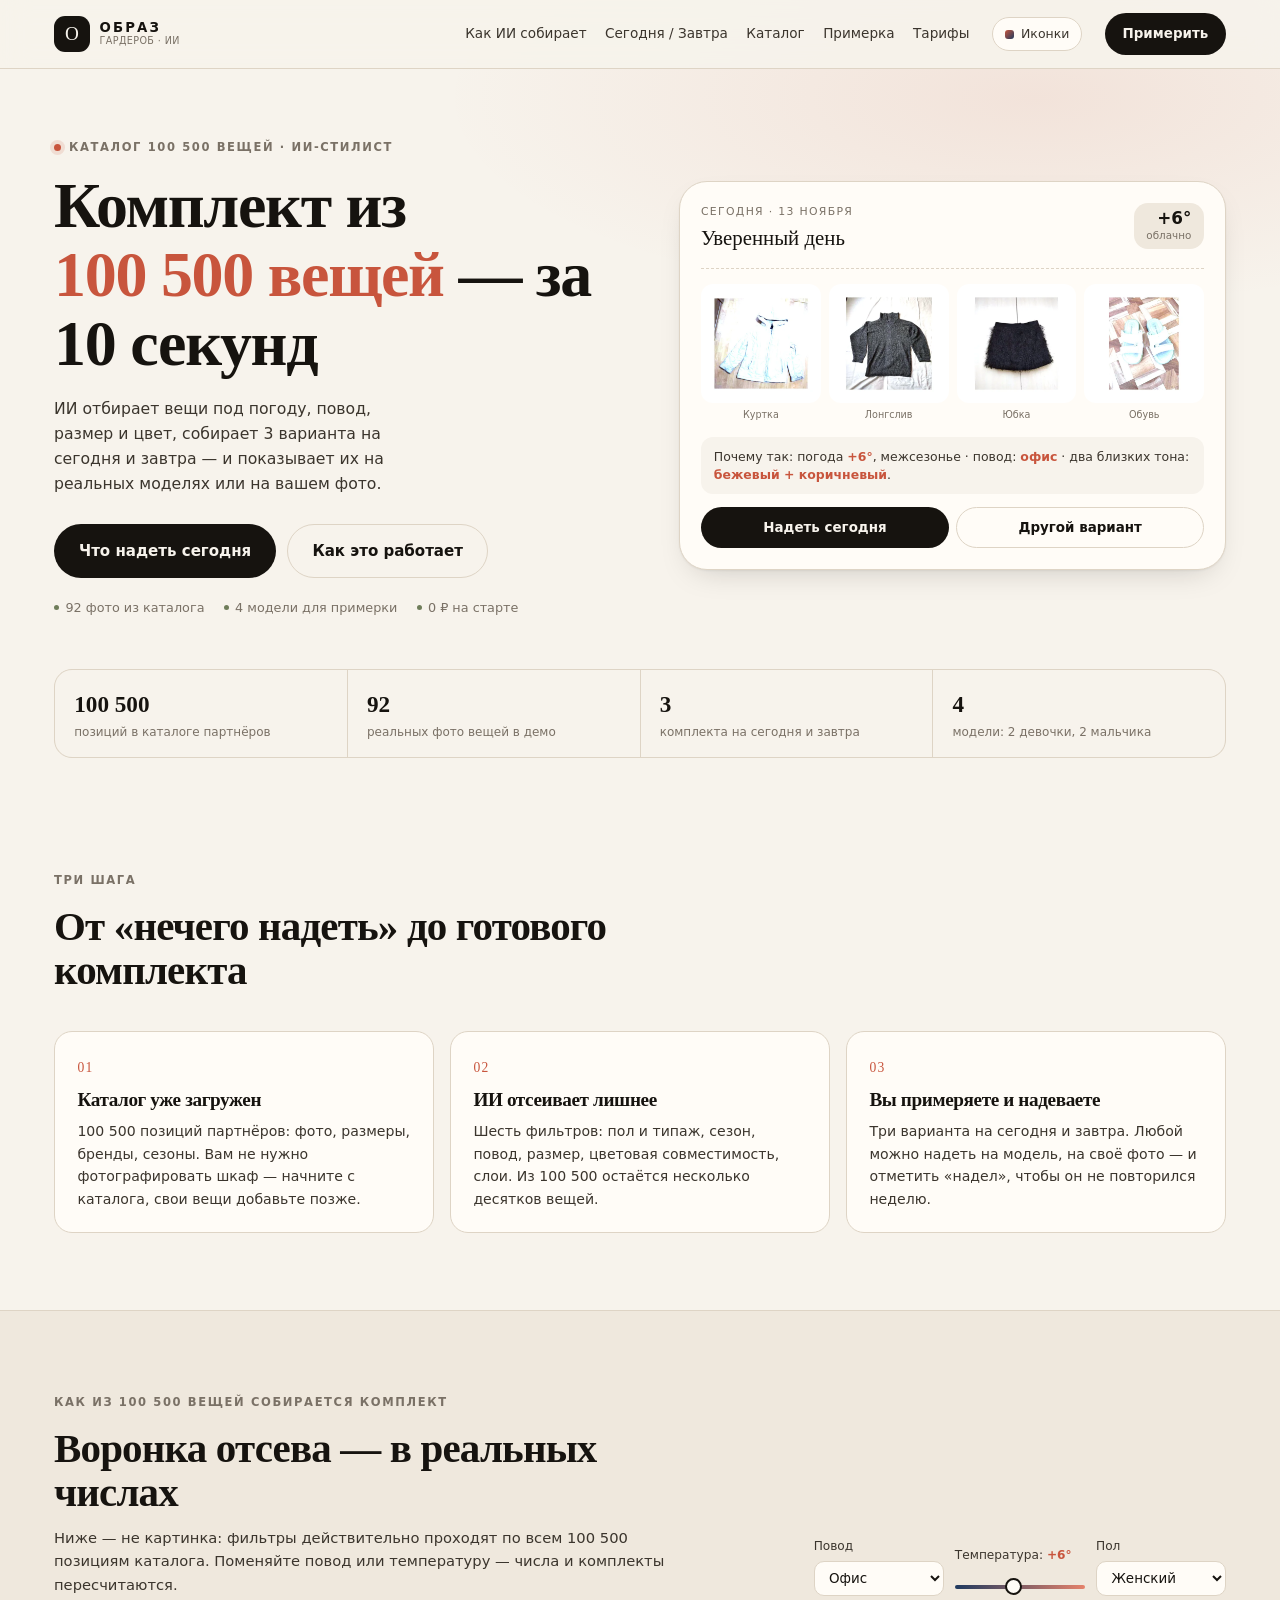
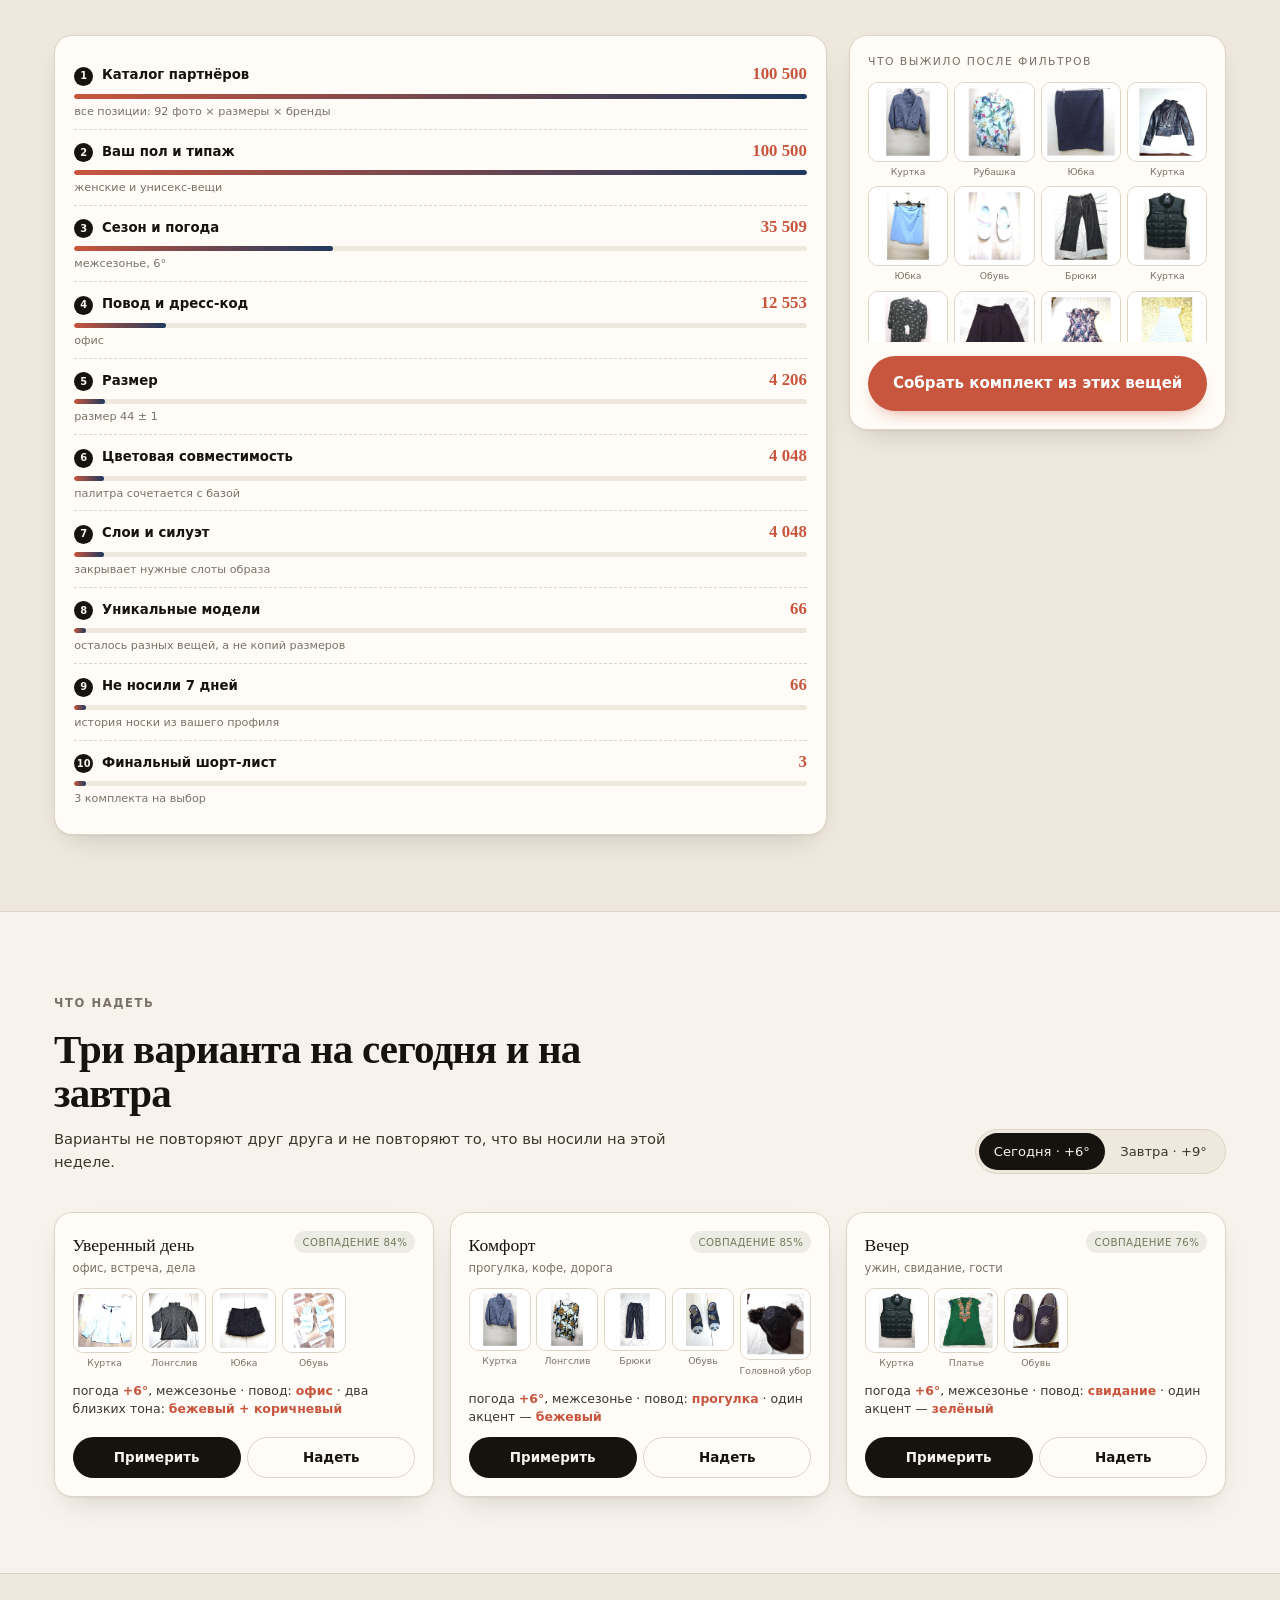
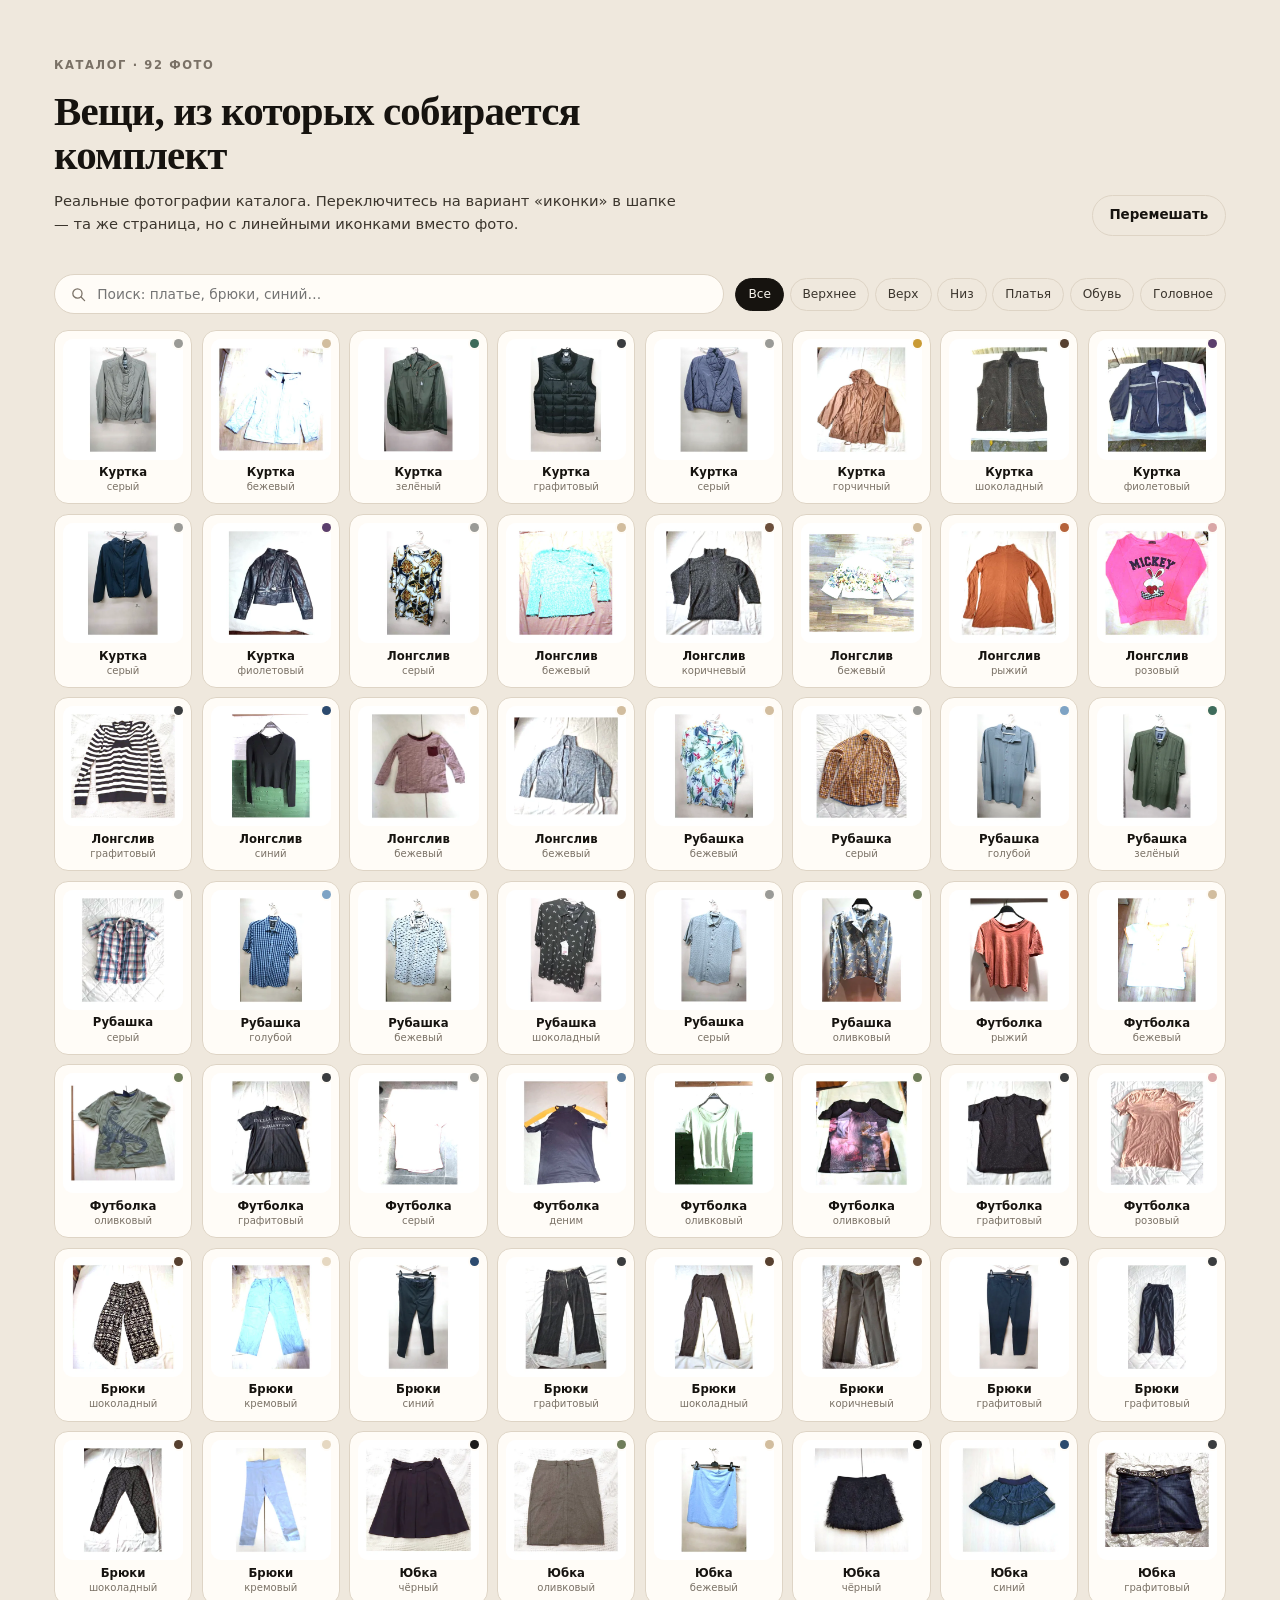
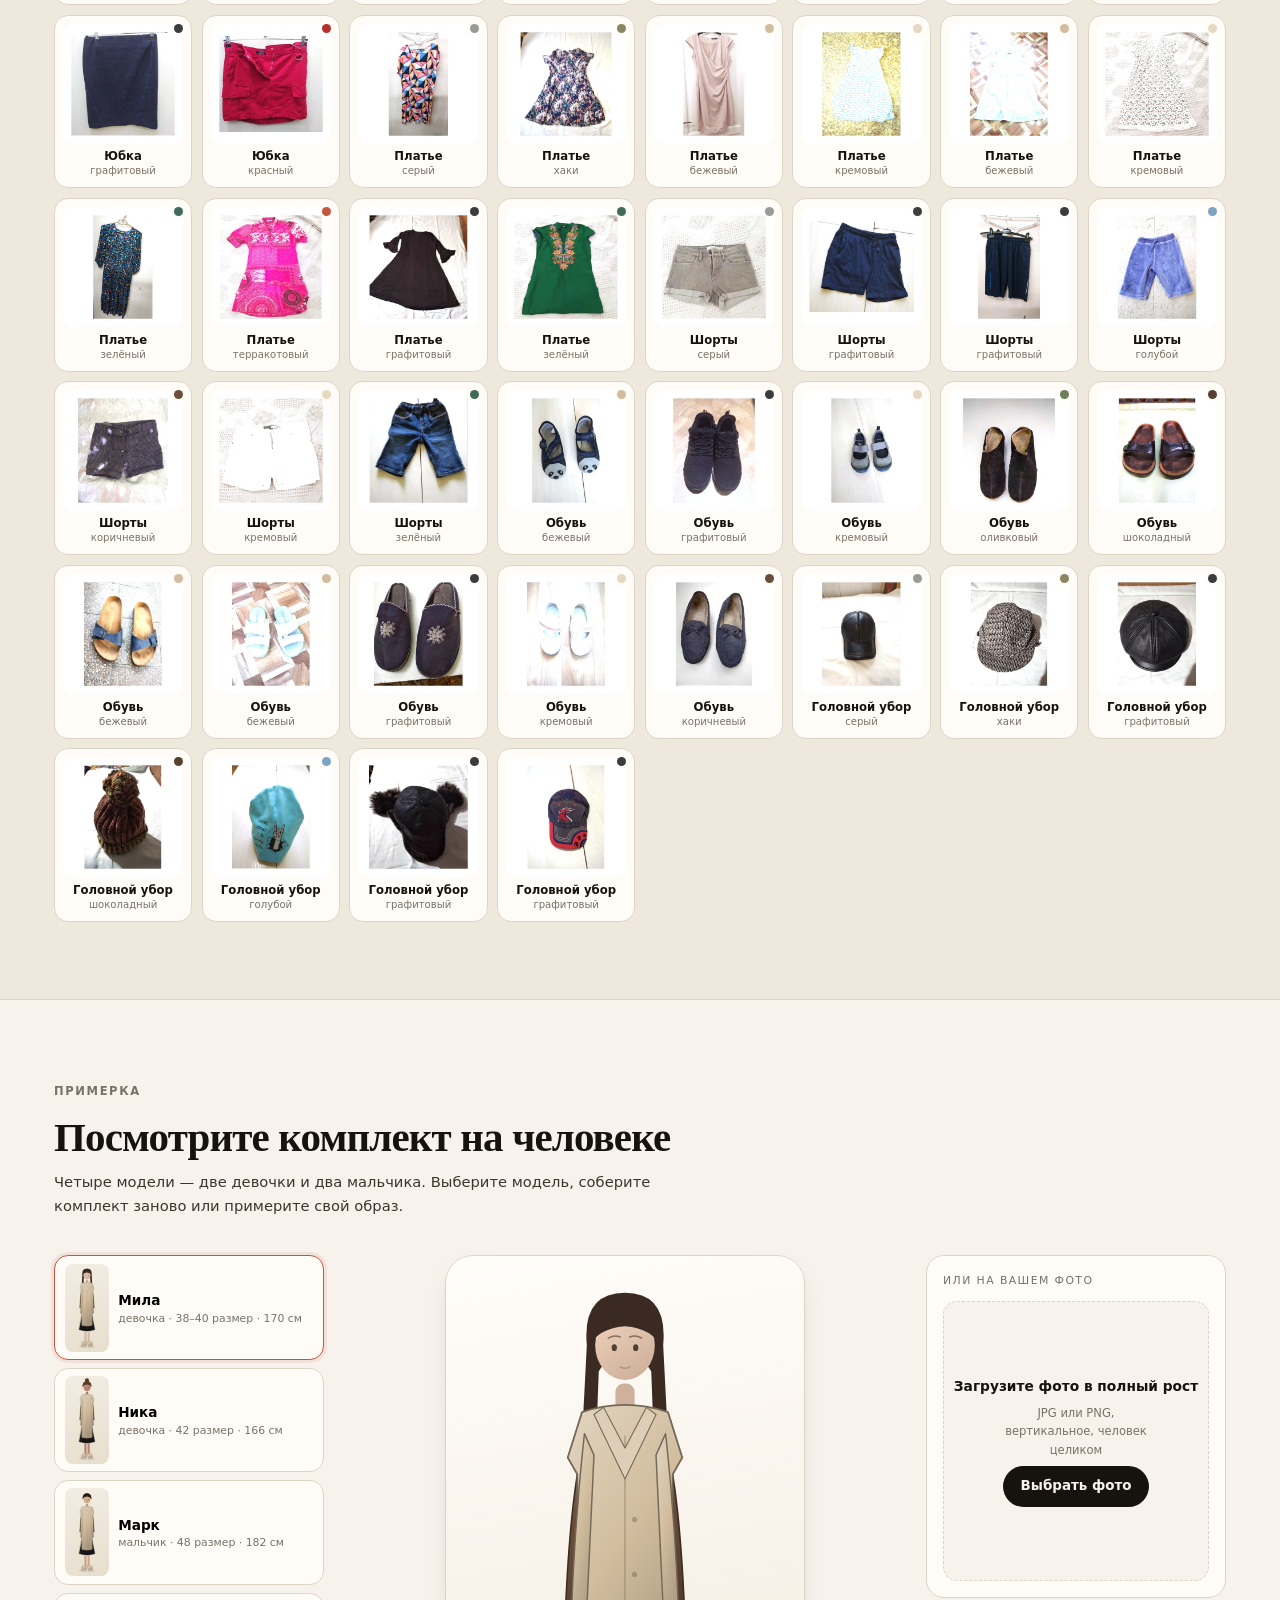
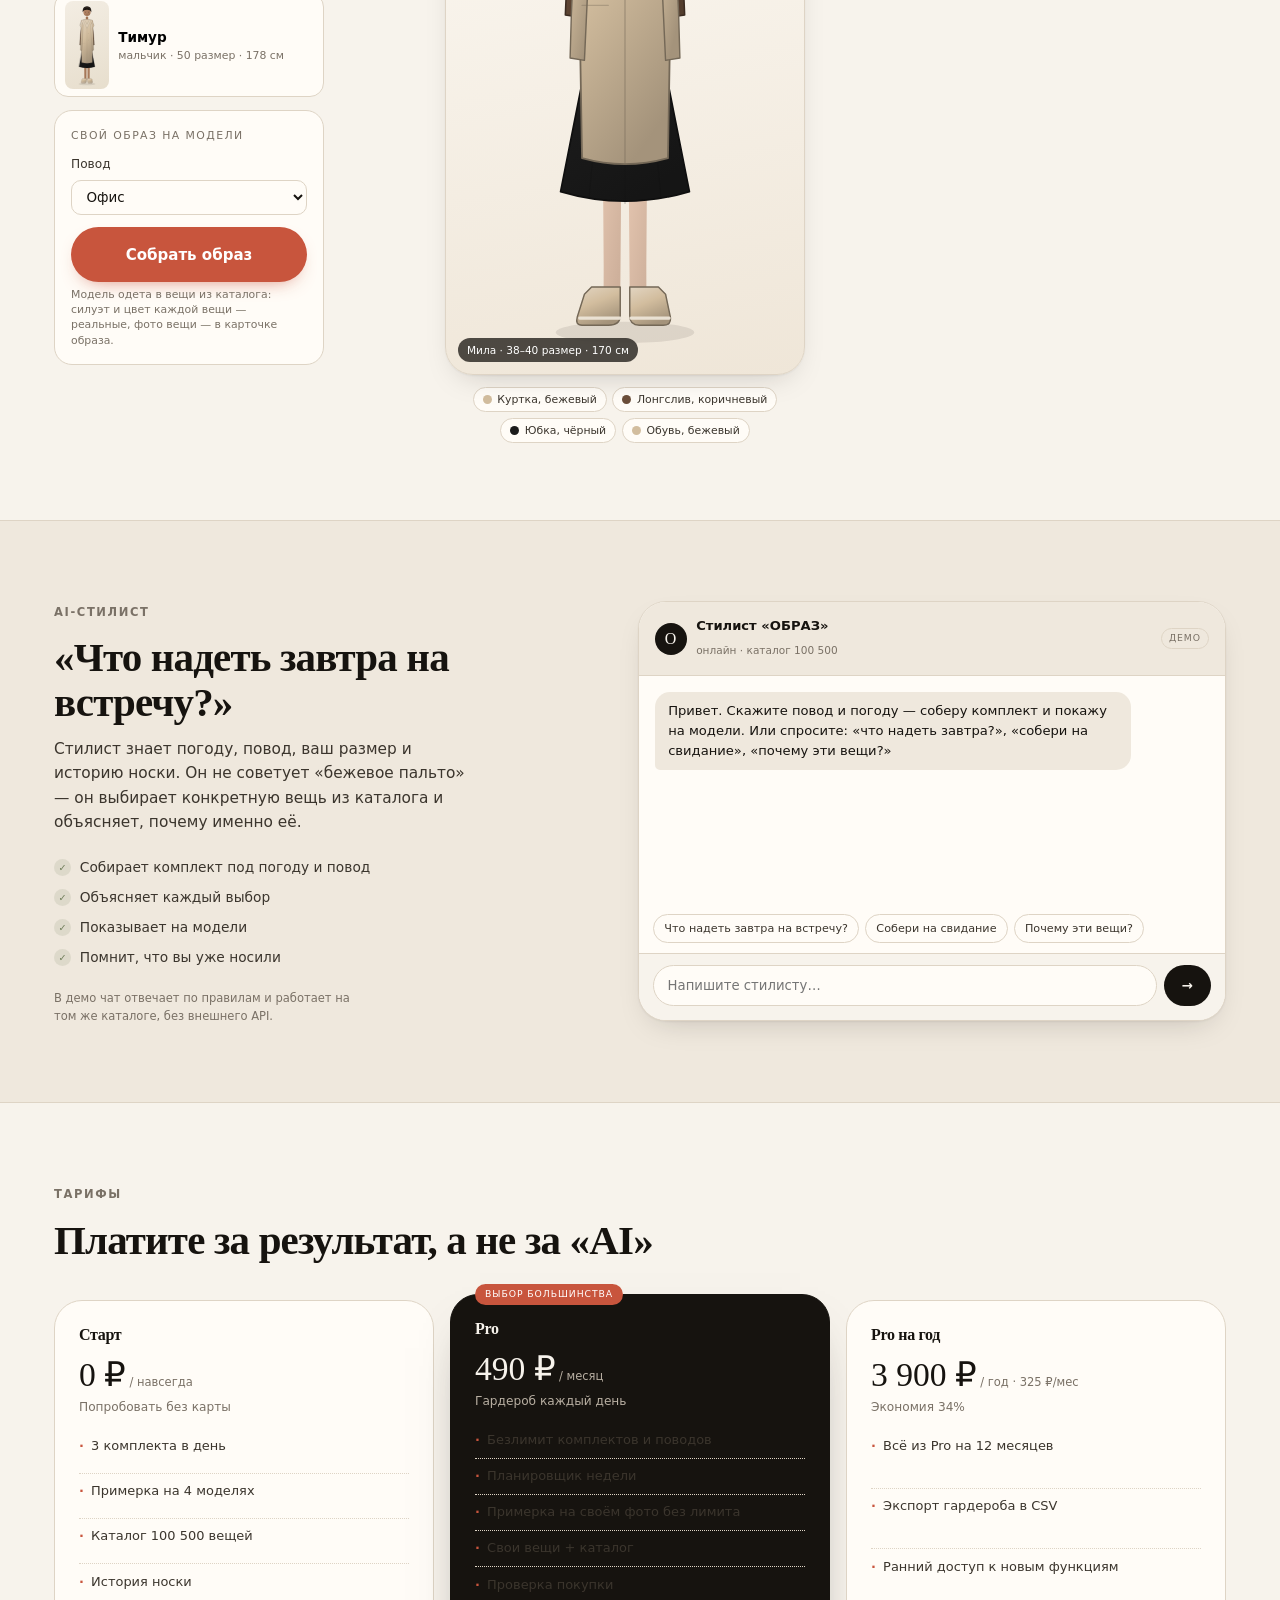
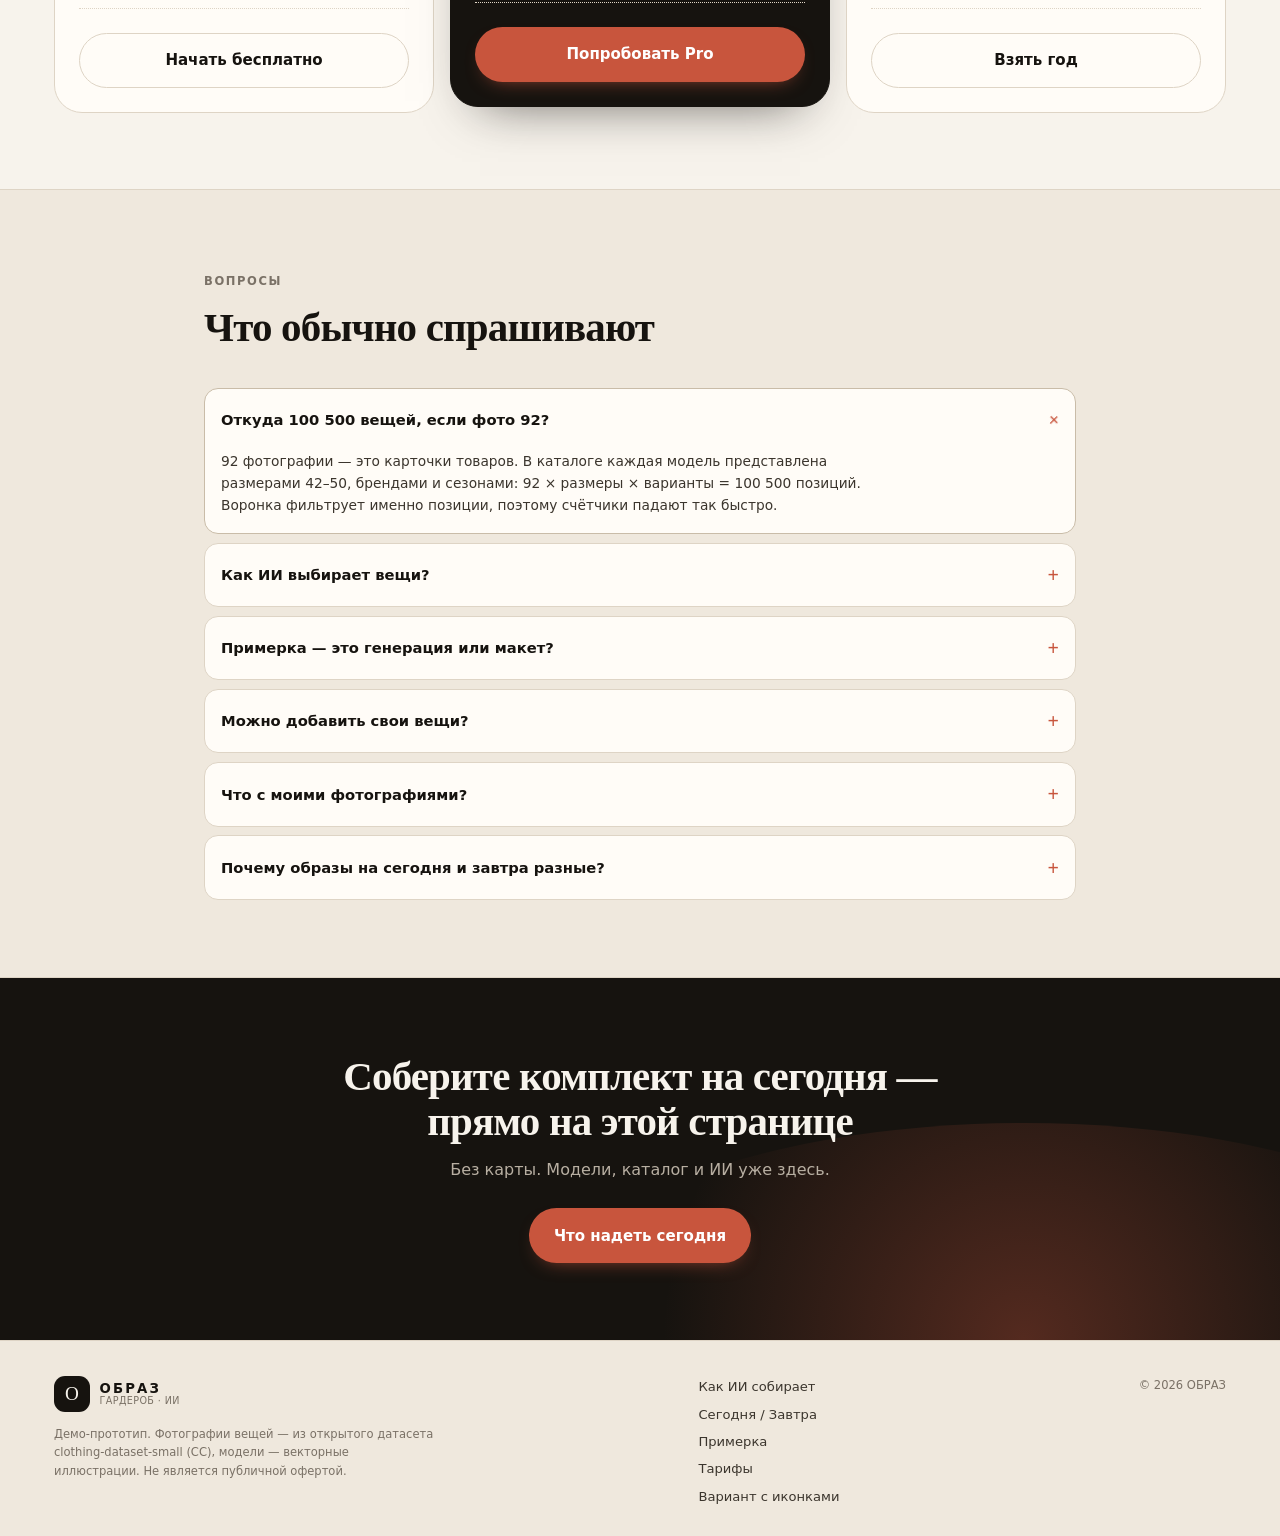
==== commit 0a05ccfc: "Каталог 100 500 SKU, воронка подбора, 4 модели и две версии страницы Фото вещей из открытого датасет" ====
--- a/site/index.html
+++ b/site/index.html
@@ -3,254 +3,308 @@
 <head>
 <meta charset="utf-8">
 <meta name="viewport" content="width=device-width, initial-scale=1">
-<title>ОБРАЗ — цифровой гардероб и AI-стилист</title>
-<meta name="description" content="Цифровой гардероб, который помнит каждую вещь. AI-стилист собирает образ под погоду и повод из того, что уже есть в шкафу.">
-<meta name="theme-color" content="#14110F">
+<title>ОБРАЗ — ИИ-стилист: комплект из 100 500 вещей</title>
+<meta name="description" content="ИИ собирает комплект под погоду и повод из каталога 100 500 вещей. Примерить можно на четырёх моделях или на своём фото.">
+<meta name="theme-color" content="#F7F3EC">
 <link rel="icon" href="assets/img/favicon.svg" type="image/svg+xml">
 <link rel="stylesheet" href="assets/css/style.css">
 </head>
-<body>
-
-<!-- ── SVG‑спрайт иконок одежды ───────────────────────────────── -->
+<body data-mode="images">
+
 <svg class="sprite" aria-hidden="true" focusable="false" xmlns="http://www.w3.org/2000/svg">
   <symbol id="i-tee" viewBox="0 0 24 24"><path d="M8.5 4 4.2 6.1 2.8 10.2l3 1.4.7-2.2V21h13V9.4l.7 2.2 3-1.4-1.4-4.1L16.5 4c-.7 1.7-7.3 1.7-8 0Z"/></symbol>
   <symbol id="i-shirt" viewBox="0 0 24 24"><path d="M8.5 4 4.2 6.1 2.8 10.2l3 1.4.7-2.2V21h13V9.4l.7 2.2 3-1.4-1.4-4.1L16.5 4"/><path d="M9 4l3 3 3-3M12 8v13"/></symbol>
-  <symbol id="i-sweater" viewBox="0 0 24 24"><path d="M8.5 3.5 4 5.8 2.6 11.4l3.2 1.1.6-2.4V21h11.2V10.1l.6 2.4 3.2-1.1L20 5.8l-4.5-2.3c-.8 1.6-6.2 1.6-7 0Z"/><path d="M9.4 3.7c.4 1.6 4.8 1.6 5.2 0"/></symbol>
-  <symbol id="i-jacket" viewBox="0 0 24 24"><path d="M8.6 4 4 6.2V21h16V6.2L15.4 4 12 7.5 8.6 4Z"/><path d="M12 7.5V21M9 11h1.4M13.6 11H15"/></symbol>
-  <symbol id="i-coat" viewBox="0 0 24 24"><path d="M8.6 3.6 4 6.3V21h16V6.3l-4.6-2.7L12 8 8.6 3.6Z"/><path d="M12 8v13M9.4 3.8 12 8l2.6-4.2"/></symbol>
+  <symbol id="i-sweater" viewBox="0 0 24 24"><path d="M8.5 3.5 4 5.8 2.6 11.4l3.2 1.1.6-2.4V21h11.2V10.1l.6 2.4 3.2-1.1L20 5.8l-4.5-2.3c-.8 1.6-6.2 1.6-7 0Z"/></symbol>
+  <symbol id="i-jacket" viewBox="0 0 24 24"><path d="M8.6 4 4 6.2V21h16V6.2L15.4 4 12 7.5 8.6 4Z"/><path d="M12 7.5V21"/></symbol>
+  <symbol id="i-coat" viewBox="0 0 24 24"><path d="M8.6 3.6 4 6.3V21h16V6.3l-4.6-2.7L12 8 8.6 3.6Z"/><path d="M12 8v13"/></symbol>
   <symbol id="i-trousers" viewBox="0 0 24 24"><path d="M7 3h10l1.2 18h-4.4L12 10.4 10.2 21H5.8L7 3Z"/><path d="M7 7h10"/></symbol>
-  <symbol id="i-jeans" viewBox="0 0 24 24"><path d="M7 3h10l1.2 18h-4.4L12 11l-1.8 10H5.8L7 3Z"/><path d="M7.2 6h9.6M9.6 3.4v2.2M14.4 3.4v2.2"/></symbol>
-  <symbol id="i-skirt" viewBox="0 0 24 24"><path d="M8.4 4h7.2l4.4 17H4L8.4 4Z"/><path d="M8.4 8.4h7.2M12 8.6V21"/></symbol>
-  <symbol id="i-dress" viewBox="0 0 24 24"><path d="M9.2 4h5.6l2 6.4L20 21H4l3.2-10.6L9.2 4Z"/><path d="M9.2 4c.6 1.6 4.6 1.6 5.2 0"/></symbol>
+  <symbol id="i-jeans" viewBox="0 0 24 24"><path d="M7 3h10l1.2 18h-4.4L12 11l-1.8 10H5.8L7 3Z"/><path d="M7.2 6h9.6"/></symbol>
+  <symbol id="i-skirt" viewBox="0 0 24 24"><path d="M8.4 4h7.2l4.4 17H4L8.4 4Z"/><path d="M12 8.6V21"/></symbol>
+  <symbol id="i-dress" viewBox="0 0 24 24"><path d="M9.2 4h5.6l2 6.4L20 21H4l3.2-10.6L9.2 4Z"/></symbol>
   <symbol id="i-sneakers" viewBox="0 0 24 24"><path d="M2.6 16.4c0-1.4 1.2-2 2.4-2.4l3.4-1 3-3.4 2.6 1.6 5.4 2.4c1.6.7 2 1.8 2 2.8v1.2H2.6v-1.2Z"/><path d="M2.6 18.4h18.8"/></symbol>
-  <symbol id="i-boots" viewBox="0 0 24 24"><path d="M7.6 3h4.8v10.4l5.2 2.2c1 .4 1.4 1.1 1.4 2V21H7.6V3Z"/><path d="M7.6 18.2h11.4"/></symbol>
-  <symbol id="i-loafers" viewBox="0 0 24 24"><path d="M3 15.2c0-1.6 1.6-2.4 3.4-2.8l4.6-1 3.6-2.2 1.8 2c1 .8 4.6 1.6 4.6 4.2V18H3v-2.8Z"/><path d="M3 18h18M9.4 12.4c1 .8 2.6 1.2 4 1"/></symbol>
+  <symbol id="i-boots" viewBox="0 0 24 24"><path d="M7.6 3h4.8v10.4l5.2 2.2c1 .4 1.4 1.1 1.4 2V21H7.6V3Z"/></symbol>
+  <symbol id="i-loafers" viewBox="0 0 24 24"><path d="M3 15.2c0-1.6 1.6-2.4 3.4-2.8l4.6-1 3.6-2.2 1.8 2c1 .8 4.6 1.6 4.6 4.2V18H3v-2.8Z"/></symbol>
   <symbol id="i-bag" viewBox="0 0 24 24"><path d="M6 8.6h12L19.4 21H4.6L6 8.6Z"/><path d="M9 9V7a3 3 0 0 1 6 0v2"/></symbol>
   <symbol id="i-cap" viewBox="0 0 24 24"><path d="M4.6 14.6a7.4 7.4 0 0 1 14.8 0H4.6Z"/><path d="M4.6 14.6c-1.4 0-2.4.6-2.4 1.6s1 1.6 2.6 1.6h4"/></symbol>
-  <symbol id="i-scarf" viewBox="0 0 24 24"><path d="M8 3.4h8v6.2c0 3-1.4 3.6-1.4 6.4V21h-2.6v-5c0-2.8-1-3.4-1-6.4V3.4Z"/><path d="M8 7.6h8"/></symbol>
-  <symbol id="i-glasses" viewBox="0 0 24 24"><circle cx="6.6" cy="14" r="3.4"/><circle cx="17.4" cy="14" r="3.4"/><path d="M10 13.4h4M3.2 11.4 5 7.4M20.8 11.4 19 7.4"/></symbol>
+  <symbol id="i-scarf" viewBox="0 0 24 24"><path d="M8 3.4h8v6.2c0 3-1.4 3.6-1.4 6.4V21h-2.6v-5c0-2.8-1-3.4-1-6.4V3.4Z"/></symbol>
 </svg>
 
-<!-- ── Шапка ─────────────────────────────────────────────────── -->
-<header class="site-head" id="top">
+<header class="site-head">
   <div class="wrap head-inner">
-    <a class="logo" href="#top">
-      <span class="logo-mark">О</span>
-      <span class="logo-text">ОБРАЗ<em>гардероб · ИИ</em></span>
-    </a>
-    <nav class="nav" aria-label="Основная навигация">
-      <a href="#how">Как работает</a>
-      <a href="#wardrobe">Гардероб</a>
+    <a class="logo" href="#top"><span class="logo-mark">О</span><span class="logo-text">ОБРАЗ<em>гардероб · ИИ</em></span></a>
+    <nav class="nav">
+      <a href="#pipeline">Как ИИ собирает</a>
+      <a href="#today">Сегодня / Завтра</a>
+      <a href="#wardrobe">Каталог</a>
       <a href="#fitting">Примерка</a>
       <a href="#pricing">Тарифы</a>
-      <a href="#faq">Вопросы</a>
     </nav>
-    <a class="btn btn-ink btn-sm" href="#wardrobe">Открыть демо</a>
+    <a class="mode-switch" id="modeSwitch" href="icons.html" title="Другой вариант оформления">
+      <span class="mode-dot"></span> <span class="mode-label">Иконки</span>
+    </a>
+    <a class="btn btn-ink btn-sm" href="#fitting">Примерить</a>
   </div>
 </header>
 
-<main>
-
-<!-- ── Hero ──────────────────────────────────────────────────── -->
+<main id="top">
+
+<!-- HERO -->
 <section class="hero">
   <div class="wrap hero-grid">
     <div class="hero-copy">
-      <p class="eyebrow"><span class="dot"></span> Цифровой гардероб · AI‑стилист</p>
-      <h1>Шкаф, который помнит.<br><span class="accent">Стилист, который не спит.</span></h1>
-      <p class="lead">Загрузите вещи один раз — и каждое утро получайте готовый образ под погоду, повод и то, что вы уже носили на этой неделе. Без новых покупок.</p>
+      <p class="eyebrow"><span class="dot"></span> Каталог 100 500 вещей · ИИ-стилист</p>
+      <h1>Комплект из<br><span class="accent">100 500 вещей</span> — за 10 секунд</h1>
+      <p class="lead">ИИ отбирает вещи под погоду, повод, размер и цвет, собирает 3 варианта на сегодня и завтра — и показывает их на реальных моделях или на вашем фото.</p>
       <div class="hero-actions">
-        <a class="btn btn-ink" href="#wardrobe">Собрать образ сейчас</a>
-        <a class="btn btn-ghost" href="#how">Как это работает</a>
+        <a class="btn btn-ink" href="#today">Что надеть сегодня</a>
+        <a class="btn btn-ghost" href="#pipeline">Как это работает</a>
       </div>
       <ul class="hero-notes">
-        <li>Без карты</li>
-        <li>30 вещей бесплатно</li>
-        <li>Фото остаются у вас</li>
+        <li>92 фото из каталога</li>
+        <li>4 модели для примерки</li>
+        <li>0 ₽ на старте</li>
       </ul>
     </div>
 
-    <!-- утренняя карточка -->
-    <div class="hero-card" aria-label="Пример утренней карточки образа">
+    <div class="hero-card" id="heroCard">
       <div class="hc-top">
         <div>
-          <p class="hc-day">Сегодня · четверг</p>
-          <p class="hc-date">13 ноября</p>
+          <p class="hc-day" id="hcDay">Сегодня · 13 ноября</p>
+          <p class="hc-date" id="hcTitle">Комплект дня</p>
         </div>
         <div class="hc-weather">
-          <svg viewBox="0 0 24 24" class="wc-ico" aria-hidden="true"><circle cx="9" cy="9" r="3.4"/><path d="M9 1.6v2M9 14.4v2M1.6 9h2M14.4 9h2M3.8 3.8l1.4 1.4M12.8 12.8l1.4 1.4M3.8 14.2l1.4-1.4M12.8 5.2l1.4-1.4"/><path d="M17 15.5a3.2 3.2 0 0 1 .6 6.3H8.4a3.2 3.2 0 0 1-.2-6.4"/></svg>
-          <span><b>+6°</b><small>облачно</small></span>
-        </div>
-      </div>
-
-      <div class="hc-look" id="heroLook">
-        <figure class="hc-item" data-cat="outer"><svg><use href="#i-coat"/></svg><figcaption>Пальто</figcaption></figure>
-        <figure class="hc-item" data-cat="top"><svg><use href="#i-sweater"/></svg><figcaption>Свитер</figcaption></figure>
-        <figure class="hc-item" data-cat="bottom"><svg><use href="#i-jeans"/></svg><figcaption>Джинсы</figcaption></figure>
-        <figure class="hc-item" data-cat="shoes"><svg><use href="#i-boots"/></svg><figcaption>Ботинки</figcaption></figure>
-        <figure class="hc-item" data-cat="bag"><svg><use href="#i-bag"/></svg><figcaption>Сумка</figcaption></figure>
-      </div>
-
-      <p class="hc-why">Почему так: <b>+6°</b> и «офис» → тёплый верх, нейтральная база, акцент в обуви. Образ не повторялся 9 дней.</p>
+          <b id="hcTemp">+6°</b>
+          <small id="hcSky">облачно</small>
+        </div>
+      </div>
+      <div class="hc-look" id="hcLook"></div>
+      <p class="hc-why" id="hcWhy">Собираю…</p>
       <div class="hc-actions">
-        <button class="btn btn-ink btn-sm" type="button" data-demo-wear>Надеть сегодня</button>
-        <button class="btn btn-ghost btn-sm" type="button" data-demo-shuffle>Другой вариант</button>
+        <button class="btn btn-ink btn-sm" type="button" id="heroWear">Надеть сегодня</button>
+        <button class="btn btn-ghost btn-sm" type="button" id="heroNext">Другой вариант</button>
       </div>
     </div>
   </div>
 
   <div class="wrap">
     <div class="stats">
-      <div><b>~30 сек</b><span>на одну вещь в гардеробе</span></div>
-      <div><b>18 вещей</b><span>уже дают 4 000+ сочетаний</span></div>
-      <div><b>0 ₽</b><span>на старте, без карты</span></div>
-      <div><b>PWA</b><span>работает без App Store</span></div>
-    </div>
-  </div>
-</section>
-
-<!-- ── Как это работает ─────────────────────────────────────── -->
+      <div><b>100 500</b><span>позиций в каталоге партнёров</span></div>
+      <div><b>92</b><span>реальных фото вещей в демо</span></div>
+      <div><b>3</b><span>комплекта на сегодня и завтра</span></div>
+      <div><b>4</b><span>модели: 2 девочки, 2 мальчика</span></div>
+    </div>
+  </div>
+</section>
+
+<!-- ШАГИ -->
 <section class="section" id="how">
   <div class="wrap">
     <header class="sec-head">
-      <p class="eyebrow">Как это работает</p>
-      <h2>Три шага — и утро перестаёт быть квестом</h2>
+      <p class="eyebrow">Три шага</p>
+      <h2>От «нечего надеть» до готового комплекта</h2>
     </header>
     <div class="steps">
       <article class="step">
         <span class="step-num">01</span>
-        <h3>Сфотографируйте вещи</h3>
-        <p>Снимок на телефон или готовое фото. Фон вырезается автоматически, тип, цвет и сезон подставляются сами — вам остаётся проверить.</p>
-        <p class="step-tip">Лайфхак: начните с 15 вещей, которые носите чаще всего.</p>
+        <h3>Каталог уже загружен</h3>
+        <p>100 500 позиций партнёров: фото, размеры, бренды, сезоны. Вам не нужно фотографировать шкаф — начните с каталога, свои вещи добавьте позже.</p>
       </article>
       <article class="step">
         <span class="step-num">02</span>
-        <h3>Расскажите о себе</h3>
-        <p>Поводы, любимые цвета, что не носите и почему, размеры. Стилист учитывает это в каждом образе, а не только при регистрации.</p>
-        <p class="step-tip">Профиль правится в любой момент, образы пересчитываются.</p>
+        <h3>ИИ отсеивает лишнее</h3>
+        <p>Шесть фильтров: пол и типаж, сезон, повод, размер, цветовая совместимость, слои. Из 100 500 остаётся несколько десятков вещей.</p>
       </article>
       <article class="step">
         <span class="step-num">03</span>
-        <h3>Получайте образ утром</h3>
-        <p>Одна карточка на день: погода, повод, история носки. Нажали «надеть» — вещь ушла в статистику и не вернётся в образ неделю.</p>
-        <p class="step-tip">Дальше — планировщик недели и проверка покупок.</p>
-      </article>
-    </div>
-  </div>
-</section>
-
-<!-- ── Интерактивный гардероб ───────────────────────────────── -->
-<section class="section section-alt" id="wardrobe">
+        <h3>Вы примеряете и надеваете</h3>
+        <p>Три варианта на сегодня и завтра. Любой можно надеть на модель, на своё фото — и отметить «надел», чтобы он не повторился неделю.</p>
+      </article>
+    </div>
+  </div>
+</section>
+
+<!-- ВОРОНКА -->
+<section class="section section-alt" id="pipeline">
   <div class="wrap">
     <header class="sec-head split">
       <div>
-        <p class="eyebrow">Демо · работает прямо в браузере</p>
-        <h2>Ваш гардероб и сборщик образов</h2>
-        <p class="sec-sub">18 демо‑вещей, фильтры, поиск и настоящий алгоритм подбора. Всё сохраняется в вашем браузере — на сервер ничего не уходит.</p>
+        <p class="eyebrow">Как из 100 500 вещей собирается комплект</p>
+        <h2>Воронка отсева — в реальных числах</h2>
+        <p class="sec-sub">Ниже — не картинка: фильтры действительно проходят по всем 100 500 позициям каталога. Поменяйте повод или температуру — числа и комплекты пересчитаются.</p>
+      </div>
+      <div class="pipe-controls">
+        <label class="field compact"><span>Повод</span>
+          <select id="pipeOcc">
+            <option value="office">Офис</option>
+            <option value="walk">Прогулка</option>
+            <option value="date">Вечер</option>
+            <option value="sport">Спорт</option>
+          </select>
+        </label>
+        <label class="field compact"><span>Температура: <b id="pipeTempOut">+6°</b></span>
+          <input type="range" id="pipeTemp" min="-15" max="32" value="6">
+        </label>
+        <label class="field compact"><span>Пол</span>
+          <select id="pipeGender">
+            <option value="w">Женский</option>
+            <option value="m">Мужской</option>
+          </select>
+        </label>
+      </div>
+    </header>
+
+    <div class="pipe-layout">
+      <div class="funnel" id="funnel"></div>
+      <aside class="pipe-side">
+        <p class="builder-label">Что выжило после фильтров</p>
+        <div class="pool" id="funnelPool"></div>
+        <button class="btn btn-accent btn-block" type="button" id="pipeBuild">Собрать комплект из этих вещей</button>
+        <div class="pipe-result" id="pipeResult" hidden></div>
+      </aside>
+    </div>
+  </div>
+</section>
+
+<!-- СЕГОДНЯ / ЗАВТРА -->
+<section class="section" id="today">
+  <div class="wrap">
+    <header class="sec-head split">
+      <div>
+        <p class="eyebrow">Что надеть</p>
+        <h2>Три варианта на сегодня и на завтра</h2>
+        <p class="sec-sub">Варианты не повторяют друг друга и не повторяют то, что вы носили на этой неделе.</p>
+      </div>
+      <div class="tabs" id="dayTabs">
+        <button class="tab is-on" data-day="today" type="button">Сегодня · +6°</button>
+        <button class="tab" data-day="tomorrow" type="button">Завтра · +9°</button>
+      </div>
+    </header>
+    <div class="variants" id="todayGrid"></div>
+  </div>
+</section>
+
+<!-- КАТАЛОГ -->
+<section class="section section-alt" id="wardrobe">
+  <div class="wrap">
+    <header class="sec-head split">
+      <div>
+        <p class="eyebrow">Каталог · 92 фото</p>
+        <h2>Вещи, из которых собирается комплект</h2>
+        <p class="sec-sub">Реальные фотографии каталога. Переключитесь на вариант «иконки» в шапке — та же страница, но с линейными иконками вместо фото.</p>
       </div>
       <div class="sec-actions">
-        <button class="btn btn-ink btn-sm" type="button" data-open-add>+ Добавить вещь</button>
-        <button class="btn btn-ghost btn-sm" type="button" data-reset>Сбросить демо</button>
-      </div>
-    </header>
-
-    <div class="wb-layout">
-      <!-- левая колонка: сетка вещей -->
-      <div class="wb-main">
-        <div class="wb-tools">
-          <div class="search">
-            <svg viewBox="0 0 24 24" aria-hidden="true"><circle cx="10.5" cy="10.5" r="6.5"/><path d="m15.6 15.6 5 5"/></svg>
-            <input type="search" id="wbSearch" placeholder="Поиск: пальто, джинсы, сумка…" autocomplete="off">
-          </div>
-          <div class="chips" id="wbChips" role="group" aria-label="Фильтр по категории">
-            <button class="chip is-on" data-cat="all" type="button">Все</button>
-            <button class="chip" data-cat="outer" type="button">Верхняя</button>
-            <button class="chip" data-cat="top" type="button">Верх</button>
-            <button class="chip" data-cat="bottom" type="button">Низ</button>
-            <button class="chip" data-cat="dress" type="button">Платья</button>
-            <button class="chip" data-cat="shoes" type="button">Обувь</button>
-            <button class="chip" data-cat="bag" type="button">Сумки</button>
-          </div>
-        </div>
-
-        <div class="wb-grid" id="wbGrid" aria-live="polite"></div>
-        <p class="wb-empty" id="wbEmpty" hidden>Ничего не нашлось — попробуйте другой запрос или категорию.</p>
-      </div>
-
-      <!-- правая колонка: сборщик -->
-      <aside class="builder">
-        <div class="builder-card">
-          <p class="builder-label">Собери образ</p>
-
-          <label class="field">
-            <span>Повод</span>
-            <select id="occ">
-              <option value="office">Офис / работа</option>
-              <option value="walk">Прогулка / выходной</option>
-              <option value="date">Свидание / вечер</option>
-              <option value="sport">Спорт / дорога</option>
+        <button class="btn btn-ghost btn-sm" type="button" id="shuffleCatalog">Перемешать</button>
+      </div>
+    </header>
+
+    <div class="wb-tools">
+      <div class="search">
+        <svg viewBox="0 0 24 24" aria-hidden="true"><circle cx="10.5" cy="10.5" r="6.5"/><path d="m15.6 15.6 5 5"/></svg>
+        <input type="search" id="wbSearch" placeholder="Поиск: платье, брюки, синий…" autocomplete="off">
+      </div>
+      <div class="chips" id="wbChips">
+        <button class="chip is-on" data-slot="all" type="button">Все</button>
+        <button class="chip" data-slot="outer" type="button">Верхнее</button>
+        <button class="chip" data-slot="top" type="button">Верх</button>
+        <button class="chip" data-slot="bottom" type="button">Низ</button>
+        <button class="chip" data-slot="dress" type="button">Платья</button>
+        <button class="chip" data-slot="shoes" type="button">Обувь</button>
+        <button class="chip" data-slot="hat" type="button">Головное</button>
+      </div>
+    </div>
+
+    <div class="wb-grid" id="wbGrid"></div>
+    <p class="wb-empty" id="wbEmpty" hidden>Ничего не нашлось.</p>
+  </div>
+</section>
+
+<!-- ПРИМЕРКА -->
+<section class="section" id="fitting">
+  <div class="wrap">
+    <header class="sec-head">
+      <p class="eyebrow">Примерка</p>
+      <h2>Посмотрите комплект на человеке</h2>
+      <p class="sec-sub">Четыре модели — две девочки и два мальчика. Выберите модель, соберите комплект заново или примерите свой образ.</p>
+    </header>
+
+    <div class="fit-layout">
+      <div class="fit-side">
+        <div class="model-list" id="modelList"></div>
+        <div class="fit-card">
+          <p class="builder-label">Свой образ на модели</p>
+          <label class="field"><span>Повод</span>
+            <select id="fitOcc">
+              <option value="office">Офис</option>
+              <option value="walk">Прогулка</option>
+              <option value="date">Вечер</option>
             </select>
           </label>
-
-          <label class="field">
-            <span>Температура: <b id="tempOut">+8°C</b></span>
-            <input type="range" id="temp" min="-20" max="35" value="8" step="1">
-          </label>
-
-          <button class="btn btn-accent btn-block" type="button" id="buildBtn">Собрать образ</button>
-
-          <div class="builder-out" id="builderOut" hidden>
-            <div class="look-strip" id="lookStrip"></div>
-            <p class="look-reason" id="lookReason"></p>
-            <div class="look-actions">
-              <button class="btn btn-ink btn-sm" type="button" id="wearBtn">Надеть сегодня</button>
-              <button class="btn btn-ghost btn-sm" type="button" id="againBtn">Ещё вариант</button>
-            </div>
+          <button class="btn btn-accent btn-block" type="button" id="fitBuild">Собрать образ</button>
+          <p class="tiny">Модель одета в вещи из каталога: силуэт и цвет каждой вещи — реальные, фото вещи — в карточке образа.</p>
+        </div>
+      </div>
+
+      <div class="stage-wrap">
+        <div class="stage" id="stage">
+          <div class="stage-art" id="stageArt"></div>
+          <div class="stage-badge" id="stageBadge">Мила · 38–40, 170 см</div>
+        </div>
+        <div class="stage-items" id="stageItems"></div>
+      </div>
+
+      <div class="upload">
+        <p class="builder-label">Или на вашем фото</p>
+        <div class="upload-box" id="uploadBox">
+          <input type="file" id="photoInput" accept="image/*" hidden>
+          <div class="upload-empty" id="uploadEmpty">
+            <b>Загрузите фото в полный рост</b>
+            <span>JPG или PNG, вертикальное, человек целиком</span>
+            <button class="btn btn-ink btn-sm" type="button" id="uploadBtn">Выбрать фото</button>
           </div>
-
-          <div class="wear-stats" id="wearStats"></div>
-        </div>
-
-        <div class="builder-card muted-card">
-          <p class="builder-label">Что не носится</p>
-          <ul class="unworn" id="unwornList"><li>Пока нет истории носки — наденьте пару образов.</li></ul>
-        </div>
-      </aside>
-    </div>
-  </div>
-</section>
-
-<!-- ── AI-стилист чат ───────────────────────────────────────── -->
-<section class="section" id="stylist">
+          <div class="upload-stage" id="uploadStage" hidden>
+            <img id="userPhoto" alt="Ваше фото">
+            <div class="user-layers" id="userLayers"></div>
+          </div>
+        </div>
+        <div class="upload-controls" id="uploadControls" hidden>
+          <label class="field compact"><span>Масштаб одежды</span><input type="range" id="layerScale" min="60" max="150" value="100"></label>
+          <label class="field compact"><span>Сдвиг по высоте</span><input type="range" id="layerShift" min="-15" max="15" value="0"></label>
+          <button class="btn btn-ghost btn-sm btn-block" type="button" id="clearPhoto">Сбросить фото</button>
+          <p class="tiny">Это наложение-макет: одежда подгоняется по ползункам, а не генеративной моделью. Так честнее — и видно, что именно вы примеряете.</p>
+        </div>
+      </div>
+    </div>
+  </div>
+</section>
+
+<!-- ЧАТ -->
+<section class="section section-alt" id="stylist">
   <div class="wrap chat-grid">
     <div class="chat-copy">
-      <p class="eyebrow">AI‑стилист 24/7</p>
-      <h2>«Это сочетается?» — спросите у шкафа</h2>
-      <p class="lead-sm">Стилист видит каждую вещь в гардеробе и историю носки. Поэтому он отвечает не «наденьте бежевое пальто», а «наденьте <b>ваше</b> бежевое пальто с <b>вашим</b> серым свитером».</p>
+      <p class="eyebrow">AI-стилист</p>
+      <h2>«Что надеть завтра на встречу?»</h2>
+      <p class="lead-sm">Стилист знает погоду, повод, ваш размер и историю носки. Он не советует «бежевое пальто» — он выбирает конкретную вещь из каталога и объясняет, почему именно её.</p>
       <ul class="checks">
-        <li>Подбирает образ под погоду и повод</li>
-        <li>Говорит, чего не хватает в шкафу</li>
-        <li>Проверяет покупку до заказа</li>
-        <li>Помнит, что вы не любите</li>
+        <li>Собирает комплект под погоду и повод</li>
+        <li>Объясняет каждый выбор</li>
+        <li>Показывает на модели</li>
+        <li>Помнит, что вы уже носили</li>
       </ul>
-      <p class="note-small">В этом прототипе чат отвечает по правилам и на демо‑гардеробе — без внешнего API.</p>
-    </div>
-
+      <p class="note-small">В демо чат отвечает по правилам и работает на том же каталоге, без внешнего API.</p>
+    </div>
     <div class="chat">
       <div class="chat-head">
         <span class="avatar">О</span>
-        <div>
-          <b>Стилист «ОБРАЗ»</b>
-          <small>онлайн · видит 18 вещей</small>
-        </div>
+        <div><b>Стилист «ОБРАЗ»</b><small>онлайн · каталог 100 500</small></div>
         <span class="badge-demo">демо</span>
       </div>
       <div class="chat-body" id="chatBody">
-        <div class="msg bot">Привет. Я знаю, что в шкафу. Спросите: «что надеть на собеседование?», «с чем носить это пальто?», «что докупить на зиму?»</div>
+        <div class="msg bot">Привет. Скажите повод и погоду — соберу комплект и покажу на модели. Или спросите: «что надеть завтра?», «собери на свидание», «почему эти вещи?»</div>
       </div>
       <div class="chat-suggest" id="chatSuggest">
-        <button type="button">Что надеть на собеседование?</button>
-        <button type="button">С чем носить пальто?</button>
-        <button type="button">Что докупить на зиму?</button>
+        <button type="button">Что надеть завтра на встречу?</button>
+        <button type="button">Собери на свидание</button>
+        <button type="button">Почему эти вещи?</button>
       </div>
       <form class="chat-form" id="chatForm" autocomplete="off">
         <input id="chatInput" placeholder="Напишите стилисту…" aria-label="Сообщение стилисту">
@@ -260,172 +314,93 @@
   </div>
 </section>
 
-<!-- ── Примерка ─────────────────────────────────────────────── -->
-<section class="section section-alt" id="fitting">
-  <div class="wrap fit-grid">
-    <div class="fit-copy">
-      <p class="eyebrow">Виртуальная примерка</p>
-      <h2>Посмотрите на образ. На себе.</h2>
-      <p class="lead-sm">Виртуальная примерка — самая дорогая в разработке и самая обманчивая функция рынка. Мы делаем её честно: сначала коллаж образа, потом примерка на вашем фото, и всегда с пометкой «визуализация, посадка может отличаться».</p>
-      <div class="fit-note">
-        <b>Честно о демо</b>
-        <p>Слайдер ниже — на подготовленных изображениях. Генеративная примерка по своему фото требует GPU и стоит денег, поэтому на рынке она продаётся кредитами, а не «безлимитом».</p>
-      </div>
-      <p class="kbd-hint">Потяните ползунок ←→</p>
-    </div>
-
-    <div class="compare" id="compare">
-      <img class="cmp-img cmp-before" src="assets/img/look-before.svg" alt="Фигура до примерки: серая базовая одежда">
-      <div class="cmp-after-wrap" id="cmpAfterWrap">
-        <img class="cmp-img cmp-after" src="assets/img/look-after.svg" alt="Фигура после примерки: собранный образ с пальто и аксессуарами">
-      </div>
-      <div class="cmp-handle" id="cmpHandle" role="slider" tabindex="0" aria-label="Сравнение до и после" aria-valuemin="0" aria-valuemax="100" aria-valuenow="50">
-        <span class="cmp-line"></span>
-        <span class="cmp-knob">↔</span>
-      </div>
-      <span class="cmp-tag cmp-tag-l">до</span>
-      <span class="cmp-tag cmp-tag-r">после</span>
-    </div>
-  </div>
-</section>
-
-<!-- ── Проверка покупки ─────────────────────────────────────── -->
-<section class="section" id="purchase">
-  <div class="wrap purchase-grid">
-    <div class="pur-copy">
-      <p class="eyebrow">Проверка покупки</p>
-      <h2>Влюбились в вещь? Сначала посчитайте сочетания</h2>
-      <p class="lead-sm">Самый частый запрос рынка — «стоит ли покупать». Ответ считается по вашему гардеробу: сколько готовых образов собирается, чего не хватает и не дубль ли это.</p>
-    </div>
-
-    <form class="pur-form" id="purForm">
-      <div class="pur-row">
-        <label class="field">
-          <span>Что покупаете</span>
-          <select id="purCat">
-            <option value="outer">Верхняя одежда</option>
-            <option value="top">Верх</option>
-            <option value="bottom">Низ</option>
-            <option value="dress">Платье</option>
-            <option value="shoes">Обувь</option>
-            <option value="bag">Сумка</option>
-          </select>
-        </label>
-        <label class="field">
-          <span>Цвет</span>
-          <select id="purColor"></select>
-        </label>
-      </div>
-      <button class="btn btn-ink btn-block" type="submit">Проверить сочетаемость</button>
-    </form>
-
-    <div class="pur-result" id="purResult" hidden>
-      <div class="pur-verdict" id="purVerdict"></div>
-      <p class="pur-text" id="purText"></p>
-      <div class="look-strip" id="purStrip"></div>
-    </div>
-  </div>
-</section>
-
-<!-- ── Тарифы ───────────────────────────────────────────────── -->
-<section class="section section-alt" id="pricing">
+<!-- ТАРИФЫ -->
+<section class="section" id="pricing">
   <div class="wrap">
     <header class="sec-head">
       <p class="eyebrow">Тарифы</p>
       <h2>Платите за результат, а не за «AI»</h2>
-      <p class="sec-sub">Цены демонстрационные, ориентир — рынок РФ: 399–990 ₽/мес. Примерки — кредитами, потому что каждая стоит денег.</p>
-    </header>
-
+    </header>
     <div class="plans">
       <article class="plan">
         <h3>Старт</h3>
         <p class="plan-price">0 ₽<span>/ навсегда</span></p>
         <p class="plan-for">Попробовать без карты</p>
         <ul>
-          <li>30 вещей в гардеробе</li>
-          <li>30 подборов образа в месяц</li>
-          <li>История носки и статистика</li>
-          <li>3 примерки в подарок</li>
+          <li>3 комплекта в день</li>
+          <li>Примерка на 4 моделях</li>
+          <li>Каталог 100 500 вещей</li>
+          <li>История носки</li>
         </ul>
-        <a class="btn btn-ghost btn-block" href="#wardrobe">Начать бесплатно</a>
-      </article>
-
+        <a class="btn btn-ghost btn-block" href="#today">Начать бесплатно</a>
+      </article>
       <article class="plan plan-hot">
         <span class="plan-flag">выбор большинства</span>
         <h3>Pro</h3>
         <p class="plan-price">490 ₽<span>/ месяц</span></p>
         <p class="plan-for">Гардероб каждый день</p>
         <ul>
-          <li>Безлимит вещей и образов</li>
+          <li>Безлимит комплектов и поводов</li>
           <li>Планировщик недели</li>
-          <li>Проверка покупок без ограничений</li>
-          <li>25 примерок в месяц</li>
-          <li>Batch‑загрузка: 10 вещей за раз</li>
+          <li>Примерка на своём фото без лимита</li>
+          <li>Свои вещи + каталог</li>
+          <li>Проверка покупки</li>
         </ul>
-        <a class="btn btn-accent btn-block" href="#wardrobe">Попробовать Pro</a>
-      </article>
-
+        <a class="btn btn-accent btn-block" href="#today">Попробовать Pro</a>
+      </article>
       <article class="plan">
         <h3>Pro на год</h3>
         <p class="plan-price">3 900 ₽<span>/ год · 325 ₽/мес</span></p>
         <p class="plan-for">Экономия 34%</p>
         <ul>
           <li>Всё из Pro на 12 месяцев</li>
-          <li>300 примерок на год</li>
+          <li>Экспорт гардероба в CSV</li>
           <li>Ранний доступ к новым функциям</li>
-          <li>Экспорт гардероба в CSV</li>
         </ul>
-        <a class="btn btn-ghost btn-block" href="#wardrobe">Взять год</a>
-      </article>
-    </div>
-
-    <p class="plans-note">Отмена в один клик, удаление гардероба — одной кнопкой. Никаких «позвоните в поддержку, чтобы отписаться».</p>
-  </div>
-</section>
-
-<!-- ── FAQ ──────────────────────────────────────────────────── -->
-<section class="section" id="faq">
+        <a class="btn btn-ghost btn-block" href="#pricing">Взять год</a>
+      </article>
+    </div>
+  </div>
+</section>
+
+<!-- FAQ -->
+<section class="section section-alt" id="faq">
   <div class="wrap faq-wrap">
-    <header class="sec-head">
-      <p class="eyebrow">Вопросы</p>
-      <h2>Что обычно спрашивают</h2>
-    </header>
-
+    <header class="sec-head"><p class="eyebrow">Вопросы</p><h2>Что обычно спрашивают</h2></header>
     <div class="faq">
       <details open>
-        <summary>Нужно фотографировать весь шкаф?</summary>
-        <p>Нет. Начните с 10–15 вещей, которые носите чаще всего — этого хватает, чтобы алгоритм начал собирать рабочие образы. Остальное добавляйте по мере желания, гардероб не ломается от неполноты.</p>
+        <summary>Откуда 100 500 вещей, если фото 92?</summary>
+        <p>92 фотографии — это карточки товаров. В каталоге каждая модель представлена размерами 42–50, брендами и сезонами: 92 × размеры × варианты = 100 500 позиций. Воронка фильтрует именно позиции, поэтому счётчики падают так быстро.</p>
+      </details>
+      <details>
+        <summary>Как ИИ выбирает вещи?</summary>
+        <p>Шесть фильтров по очереди: пол и типаж, сезон и температура, повод, размер, цветовая совместимость (нейтрали, родственные и комплементарные тона), наличие нужных слоёв. Дальше — оценка по теплоте, свежести и истории носки.</p>
+      </details>
+      <details>
+        <summary>Примерка — это генерация или макет?</summary>
+        <p>На моделях — векторная визуализация: силуэт и цвет каждой вещи настоящие, но это иллюстрация. На вашем фото — наложение с ручной подгонкой ползунками. Генеративную примерку мы не обещаем: она стоит денег на каждую картинку.</p>
+      </details>
+      <details>
+        <summary>Можно добавить свои вещи?</summary>
+        <p>Да, в Pro. В демо каталог открыт целиком, чтобы было видно, как работает подбор. Свои вещи участвуют в тех же фильтрах.</p>
       </details>
       <details>
         <summary>Что с моими фотографиями?</summary>
-        <p>Фото хранятся в вашем аккаунте, не передаются третьим лицам и удаляются вместе с аккаунтом одной кнопкой. В этом прототипе всё вообще лежит в localStorage браузера и никуда не отправляется.</p>
+        <p>Всё работает в браузере: фото не отправляется на сервер и исчезает после закрытия вкладки или нажатия «Сбросить фото».</p>
       </details>
       <details>
-        <summary>Чем это отличается от Pinterest и подборок в соцсетях?</summary>
-        <p>Pinterest показывает чужие вещи, которых у вас нет. Здесь образ собирается только из ваших вещей — его можно надеть сегодня, не покупая ничего.</p>
-      </details>
-      <details>
-        <summary>Примерка правда работает?</summary>
-        <p>Примерка — визуализация, а не гарантия посадки. Мы показываем коллаж и генеративную примерку, но всегда помечаем результат как демонстрацию. Обещать «как в зеркале» — обман.</p>
-      </details>
-      <details>
-        <summary>Нужно ли приложение из App Store?</summary>
-        <p>Нет. Сервис работает как PWA: добавляется на домашний экран и выглядит как приложение. Это дешевле в разработке и не съедает 15–30% выручки на комиссиях сторов.</p>
-      </details>
-      <details>
-        <summary>Как считается «не ношу»?</summary>
-        <p>Каждый раз, когда вы нажимаете «надеть», вещь попадает в историю носки. Вещи без записей за 60 дней попадают в список «не ношу» — с ними можно расстаться или отдать в ресейл.</p>
-      </details>
-    </div>
-  </div>
-</section>
-
-<!-- ── Финальный CTA ────────────────────────────────────────── -->
+        <summary>Почему образы на сегодня и завтра разные?</summary>
+        <p>Разные погода и поводы, плюс история носки: вещь, которую вы отметили как надетую, не вернётся в комплект неделю.</p>
+      </details>
+    </div>
+  </div>
+</section>
+
 <section class="cta-final">
   <div class="wrap">
-    <h2>Загрузите 15 вещей сегодня —<br>завтра утром образ уже будет</h2>
-    <p>Бесплатно, без карты. Гардероб можно удалить одной кнопкой.</p>
-    <a class="btn btn-accent" href="#wardrobe">Открыть демо‑гардероб</a>
+    <h2>Соберите комплект на сегодня —<br>прямо на этой странице</h2>
+    <p>Без карты. Модели, каталог и ИИ уже здесь.</p>
+    <a class="btn btn-accent" href="#today">Что надеть сегодня</a>
   </div>
 </section>
 
@@ -435,56 +410,23 @@
   <div class="wrap foot-inner">
     <div>
       <a class="logo" href="#top"><span class="logo-mark">О</span><span class="logo-text">ОБРАЗ<em>гардероб · ИИ</em></span></a>
-      <p class="foot-note">Демо‑прототип для анализа рынка fashion‑tech. Не является публичной офертой, не собирает персональные данные.</p>
-    </div>
-    <nav class="foot-nav" aria-label="Подвал">
-      <a href="#how">Как работает</a>
-      <a href="#wardrobe">Гардероб</a>
+      <p class="foot-note">Демо-прототип. Фотографии вещей — из открытого датасета clothing-dataset-small (CC), модели — векторные иллюстрации. Не является публичной офертой.</p>
+    </div>
+    <nav class="foot-nav">
+      <a href="#pipeline">Как ИИ собирает</a>
+      <a href="#today">Сегодня / Завтра</a>
+      <a href="#fitting">Примерка</a>
       <a href="#pricing">Тарифы</a>
-      <a href="#faq">Вопросы</a>
+      <a href="icons.html">Вариант с иконками</a>
     </nav>
-    <p class="foot-copy">© 2026 ОБРАЗ · локальная сборка</p>
+    <p class="foot-copy">© 2026 ОБРАЗ</p>
   </div>
 </footer>
 
-<!-- ── Модалка «Добавить вещь» ──────────────────────────────── -->
-<div class="modal" id="addModal" hidden>
-  <div class="modal-back" data-close-add></div>
-  <div class="modal-card" role="dialog" aria-modal="true" aria-labelledby="addTitle">
-    <button class="modal-x" type="button" data-close-add aria-label="Закрыть">×</button>
-    <h3 id="addTitle">Добавить вещь</h3>
-    <p class="modal-sub">Фото останется в браузере. Категория и цвет нужны, чтобы вещь попала в образы.</p>
-    <form id="addForm">
-      <label class="field">
-        <span>Название</span>
-        <input type="text" id="addName" maxlength="40" placeholder="Например: серый свитер" required>
-      </label>
-      <div class="pur-row">
-        <label class="field">
-          <span>Категория</span>
-          <select id="addCat">
-            <option value="outer">Верхняя одежда</option>
-            <option value="top">Верх</option>
-            <option value="bottom">Низ</option>
-            <option value="dress">Платье</option>
-            <option value="shoes">Обувь</option>
-            <option value="bag">Сумка</option>
-          </select>
-        </label>
-        <label class="field">
-          <span>Цвет</span>
-          <select id="addColor"></select>
-        </label>
-      </div>
-      <label class="field">
-        <span>Фото (необязательно)</span>
-        <input type="file" id="addFile" accept="image/*">
-      </label>
-      <button class="btn btn-accent btn-block" type="submit">Добавить в гардероб</button>
-    </form>
-  </div>
-</div>
-
+<script src="assets/js/items.js"></script>
+<script src="assets/js/data.js"></script>
+<script src="assets/js/outfits.js"></script>
+<script src="assets/js/model.js"></script>
 <script src="assets/js/app.js"></script>
 </body>
 </html>
--- a/site/assets/css/style.css
+++ b/site/assets/css/style.css
@@ -1,6 +1,5 @@
 /* ─────────────────────────────────────────────────────────────
-   ОБРАЗ — прототип цифрового гардероба
-   Палитра: тёплый кремовый фон, чернильный текст, терракота.
+   ОБРАЗ — цифровой гардероб и ИИ-стилист
    ───────────────────────────────────────────────────────────── */
 
 :root{
@@ -20,450 +19,330 @@
   --shadow:0 1px 2px rgba(22,19,15,.05), 0 12px 32px -16px rgba(22,19,15,.25);
   --serif:"Iowan Old Style","Palatino Linotype",Palatino,Georgia,"Times New Roman",serif;
   --sans:"Inter","Segoe UI",system-ui,-apple-system,"Helvetica Neue",Arial,sans-serif;
-  --max:1180px;
+  --max:1220px;
 }
 
 *,*::before,*::after{box-sizing:border-box}
-
-html{scroll-behavior:smooth;scroll-padding-top:90px}
+html{scroll-behavior:smooth;scroll-padding-top:84px}
 
 body{
-  margin:0;
-  background:var(--cream);
-  color:var(--ink);
-  font-family:var(--sans);
-  font-size:16px;
-  line-height:1.6;
-  -webkit-font-smoothing:antialiased;
-  overflow-x:hidden;
+  margin:0;background:var(--cream);color:var(--ink);
+  font-family:var(--sans);font-size:16px;line-height:1.6;
+  -webkit-font-smoothing:antialiased;overflow-x:hidden;
 }
 
 img,svg{display:block;max-width:100%}
+[hidden]{display:none!important}
 .sprite{position:absolute;width:0;height:0;overflow:hidden}
 a{color:inherit}
 button{font:inherit}
-
-h1,h2,h3{font-family:var(--serif);font-weight:600;letter-spacing:-.02em;line-height:1.08;margin:0}
-h1{font-size:clamp(2.4rem,5.4vw,4.4rem)}
-h2{font-size:clamp(1.9rem,3.5vw,3rem)}
-h3{font-size:1.2rem;line-height:1.25}
+h1,h2,h3,h4{font-family:var(--serif);font-weight:600;letter-spacing:-.02em;line-height:1.08;margin:0}
+h1{font-size:clamp(2.3rem,5vw,4.1rem)}
+h2{font-size:clamp(1.75rem,3.2vw,2.75rem)}
+h3{font-size:1.15rem;line-height:1.25}
 p{margin:0}
-
 .wrap{width:100%;max-width:var(--max);margin:0 auto;padding:0 24px}
 
-/* ── Кнопки ───────────────────────────────────────────────── */
+/* ── кнопки ── */
 .btn{
   display:inline-flex;align-items:center;justify-content:center;gap:.5rem;
-  border:1px solid transparent;border-radius:999px;
-  padding:.95rem 1.6rem;font-size:.95rem;font-weight:600;
-  text-decoration:none;cursor:pointer;
-  transition:transform .18s ease, background .18s ease, color .18s ease, border-color .18s ease, box-shadow .18s ease;
-  white-space:nowrap;
+  border:1px solid transparent;border-radius:999px;padding:.9rem 1.5rem;
+  font-size:.94rem;font-weight:600;text-decoration:none;cursor:pointer;white-space:nowrap;
+  transition:transform .16s ease, background .16s ease, color .16s ease, border-color .16s ease, box-shadow .16s ease;
 }
 .btn:active{transform:translateY(1px)}
-.btn-ink{background:var(--ink);color:var(--cream);box-shadow:0 6px 18px -10px rgba(22,19,15,.7)}
+.btn-ink{background:var(--ink);color:var(--cream)}
 .btn-ink:hover{background:#000}
 .btn-accent{background:var(--accent);color:#fff;box-shadow:0 8px 20px -12px rgba(200,85,61,.9)}
 .btn-accent:hover{background:#b14630}
 .btn-ghost{background:transparent;color:var(--ink);border-color:var(--line)}
 .btn-ghost:hover{border-color:var(--ink);background:rgba(22,19,15,.03)}
-.btn-sm{padding:.6rem 1.15rem;font-size:.86rem}
+.btn-sm{padding:.55rem 1.05rem;font-size:.84rem}
 .btn-block{width:100%}
 
-/* ── Шапка ────────────────────────────────────────────────── */
+/* ── шапка ── */
 .site-head{
-  position:sticky;top:0;z-index:50;
-  background:rgba(247,243,236,.86);
-  backdrop-filter:blur(14px);
-  border-bottom:1px solid transparent;
-  transition:border-color .25s ease, background .25s ease;
-}
-.site-head.is-stuck{border-bottom-color:var(--line);background:rgba(247,243,236,.95)}
-.head-inner{display:flex;align-items:center;gap:2rem;min-height:72px}
-.logo{display:flex;align-items:center;gap:.65rem;text-decoration:none;flex-shrink:0}
-.logo-mark{
-  display:grid;place-items:center;width:38px;height:38px;border-radius:12px;
-  background:var(--ink);color:var(--cream);font-family:var(--serif);font-size:1.25rem;
-}
-.logo-text{display:flex;flex-direction:column;font-weight:700;letter-spacing:.16em;font-size:.86rem;line-height:1.1}
-.logo-text em{font-style:normal;font-weight:400;letter-spacing:.04em;font-size:.62rem;color:var(--muted);text-transform:uppercase}
-.nav{display:flex;gap:1.6rem;margin-left:auto}
-.nav a{
-  text-decoration:none;font-size:.9rem;color:var(--ink-2);
-  padding:.3rem 0;border-bottom:1px solid transparent;transition:color .18s,border-color .18s;
-}
+  position:sticky;top:0;z-index:60;background:rgba(247,243,236,.9);
+  backdrop-filter:blur(14px);border-bottom:1px solid var(--line);
+}
+.head-inner{display:flex;align-items:center;gap:1.4rem;min-height:68px}
+.logo{display:flex;align-items:center;gap:.6rem;text-decoration:none;flex-shrink:0}
+.logo-mark{display:grid;place-items:center;width:36px;height:36px;border-radius:11px;background:var(--ink);color:var(--cream);font-family:var(--serif);font-size:1.2rem}
+.logo-text{display:flex;flex-direction:column;font-weight:700;letter-spacing:.16em;font-size:.83rem;line-height:1.1}
+.logo-text em{font-style:normal;font-weight:400;letter-spacing:.04em;font-size:.6rem;color:var(--muted);text-transform:uppercase}
+.nav{display:flex;gap:1.15rem;margin-left:auto}
+.nav a{text-decoration:none;font-size:.85rem;color:var(--ink-2);padding:.25rem 0;border-bottom:1px solid transparent;transition:.16s}
 .nav a:hover{color:var(--ink);border-bottom-color:var(--ink)}
-
-/* ── Hero ─────────────────────────────────────────────────── */
-.hero{padding:clamp(2.5rem,6vw,5rem) 0 clamp(2rem,4vw,3rem);position:relative}
+.mode-switch{
+  display:inline-flex;align-items:center;gap:.45rem;text-decoration:none;
+  font-size:.78rem;color:var(--ink-2);border:1px solid var(--line);border-radius:999px;
+  padding:.38rem .75rem;background:var(--paper);transition:.16s;
+}
+.mode-switch:hover{border-color:var(--ink);color:var(--ink)}
+.mode-dot{width:9px;height:9px;border-radius:3px;background:linear-gradient(135deg,var(--accent),var(--deep))}
+
+/* ── hero ── */
+.hero{padding:clamp(2.2rem,5vw,4rem) 0 2rem;position:relative}
 .hero::before{
-  content:"";position:absolute;inset:-10% -5% auto;height:70%;
+  content:"";position:absolute;inset:-10% -5% auto;height:70%;pointer-events:none;
   background:radial-gradient(60% 60% at 78% 20%, rgba(200,85,61,.10), transparent 70%);
-  pointer-events:none;
-}
-.hero-grid{
-  position:relative;display:grid;grid-template-columns:1.05fr .95fr;
-  gap:clamp(2rem,5vw,4.5rem);align-items:center;
-}
-.eyebrow{
-  display:inline-flex;align-items:center;gap:.55rem;
-  font-size:.74rem;font-weight:600;letter-spacing:.14em;text-transform:uppercase;
-  color:var(--muted);margin-bottom:1.1rem;
-}
+}
+.hero-grid{position:relative;display:grid;grid-template-columns:1.02fr .98fr;gap:clamp(2rem,4.5vw,3.5rem);align-items:center}
+.eyebrow{display:inline-flex;align-items:center;gap:.5rem;font-size:.72rem;font-weight:600;letter-spacing:.14em;text-transform:uppercase;color:var(--muted);margin-bottom:.9rem}
 .eyebrow .dot{width:7px;height:7px;border-radius:50%;background:var(--accent);box-shadow:0 0 0 4px rgba(200,85,61,.14)}
 .accent{color:var(--accent)}
-.hero h1{margin-bottom:1.3rem}
-.lead{font-size:clamp(1rem,1.3vw,1.12rem);color:var(--ink-2);max-width:34ch}
-.hero-actions{display:flex;flex-wrap:wrap;gap:.75rem;margin:2rem 0 1.4rem}
-.hero-notes{display:flex;flex-wrap:wrap;gap:1.4rem;list-style:none;margin:0;padding:0;font-size:.82rem;color:var(--muted)}
-.hero-notes li{display:flex;align-items:center;gap:.45rem}
+.hero h1{margin-bottom:1.1rem}
+.lead{font-size:clamp(.98rem,1.2vw,1.08rem);color:var(--ink-2);max-width:36ch}
+.hero-actions{display:flex;flex-wrap:wrap;gap:.7rem;margin:1.7rem 0 1.2rem}
+.hero-notes{display:flex;flex-wrap:wrap;gap:1.2rem;list-style:none;margin:0;padding:0;font-size:.8rem;color:var(--muted)}
+.hero-notes li{display:flex;align-items:center;gap:.4rem}
 .hero-notes li::before{content:"";width:5px;height:5px;border-radius:50%;background:var(--sage)}
 
-/* утренняя карточка */
-.hero-card{
-  background:var(--paper);border:1px solid var(--line);border-radius:var(--radius-lg);
-  padding:1.5rem;box-shadow:var(--shadow);position:relative;
-}
-.hc-top{display:flex;justify-content:space-between;align-items:flex-start;gap:1rem;padding-bottom:1rem;border-bottom:1px dashed var(--line)}
-.hc-day{font-size:.7rem;letter-spacing:.12em;text-transform:uppercase;color:var(--muted)}
-.hc-date{font-family:var(--serif);font-size:1.35rem}
-.hc-weather{display:flex;align-items:center;gap:.6rem;background:var(--cream-2);border-radius:14px;padding:.45rem .8rem}
-.wc-ico{width:26px;height:26px;fill:none;stroke:var(--ink-2);stroke-width:1.4;stroke-linecap:round}
-.hc-weather b{display:block;font-size:1rem;line-height:1.1}
-.hc-weather small{font-size:.68rem;color:var(--muted)}
-
-.hc-look{display:grid;grid-template-columns:repeat(5,1fr);gap:.55rem;padding:1.1rem 0}
+.hero-card{background:var(--paper);border:1px solid var(--line);border-radius:var(--radius-lg);padding:1.3rem;box-shadow:var(--shadow)}
+.hc-top{display:flex;justify-content:space-between;align-items:flex-start;gap:1rem;padding-bottom:.9rem;border-bottom:1px dashed var(--line)}
+.hc-day{font-size:.68rem;letter-spacing:.12em;text-transform:uppercase;color:var(--muted)}
+.hc-date{font-family:var(--serif);font-size:1.3rem}
+.hc-weather{display:flex;flex-direction:column;align-items:flex-end;background:var(--cream-2);border-radius:14px;padding:.35rem .8rem}
+.hc-weather b{font-size:1.05rem;line-height:1.1}
+.hc-weather small{font-size:.65rem;color:var(--muted)}
+
+.hc-look{display:grid;grid-template-columns:repeat(4,1fr);gap:.5rem;padding:.9rem 0}
 .hc-item{margin:0;text-align:center}
-.hc-item svg{
-  width:100%;aspect-ratio:1;padding:14%;
-  border-radius:14px;background:var(--cream-2);
-  fill:none;stroke:var(--ink-2);stroke-width:1.15;stroke-linejoin:round;stroke-linecap:round;
-  transition:transform .2s ease, background .2s ease;
-}
-.hc-item[data-cat="outer"] svg{background:#E4DACB}
-.hc-item[data-cat="bottom"] svg{background:#DDE1E6}
-.hc-item[data-cat="shoes"] svg{background:#E8DCCB}
-.hc-item[data-cat="bag"] svg{background:#E6D3CB}
-.hc-item:hover svg{transform:translateY(-3px)}
-.hc-item figcaption{font-size:.64rem;color:var(--muted);margin-top:.35rem;letter-spacing:.02em}
-
-.hc-why{font-size:.8rem;color:var(--ink-2);background:var(--cream);border-radius:12px;padding:.7rem .85rem;line-height:1.5}
+.hc-item img{width:100%;aspect-ratio:1;object-fit:contain;background:#fff;border-radius:12px;padding:6px}
+.hc-item .ico{width:100%;aspect-ratio:1;background:var(--cream-2);border-radius:12px;padding:22%;fill:none;stroke-width:1.3;stroke-linecap:round;stroke-linejoin:round}
+.hc-item figcaption{font-size:.6rem;color:var(--muted);margin-top:.25rem;white-space:nowrap;overflow:hidden;text-overflow:ellipsis}
+.hc-why{font-size:.78rem;color:var(--ink-2);background:var(--cream);border-radius:12px;padding:.65rem .8rem;line-height:1.45}
 .hc-why b{color:var(--accent)}
-.hc-actions{display:flex;gap:.5rem;margin-top:.9rem}
+.hc-actions{display:flex;gap:.45rem;margin-top:.8rem}
 .hc-actions .btn{flex:1}
 
-/* статистика */
-.stats{
-  display:grid;grid-template-columns:repeat(4,1fr);gap:1px;
-  margin-top:clamp(2.5rem,5vw,4rem);
-  border:1px solid var(--line);border-radius:var(--radius);overflow:hidden;background:var(--line);
-}
-.stats>div{background:var(--cream);padding:1.2rem 1.3rem;display:flex;flex-direction:column;gap:.15rem}
-.stats b{font-family:var(--serif);font-size:1.55rem;font-weight:600;letter-spacing:-.02em}
-.stats span{font-size:.78rem;color:var(--muted);line-height:1.35}
-
-/* ── Секции ───────────────────────────────────────────────── */
-.section{padding:clamp(3.5rem,7vw,6rem) 0}
+.stats{display:grid;grid-template-columns:repeat(4,1fr);gap:1px;margin-top:clamp(2rem,4vw,3.2rem);border:1px solid var(--line);border-radius:var(--radius);overflow:hidden;background:var(--line)}
+.stats>div{background:var(--cream);padding:1rem 1.2rem;display:flex;flex-direction:column;gap:.1rem}
+.stats b{font-family:var(--serif);font-size:1.45rem}
+.stats span{font-size:.75rem;color:var(--muted);line-height:1.3}
+
+/* ── секции ── */
+.section{padding:clamp(3rem,6vw,5rem) 0}
 .section-alt{background:var(--cream-2);border-block:1px solid var(--line)}
-.sec-head{margin-bottom:clamp(1.8rem,4vw,3rem);max-width:62ch}
+.sec-head{margin-bottom:clamp(1.6rem,3vw,2.4rem);max-width:66ch}
 .sec-head.split{display:flex;justify-content:space-between;align-items:flex-end;gap:2rem;max-width:none;flex-wrap:wrap}
-.sec-head.split>div{max-width:60ch}
-.sec-sub{margin-top:.8rem;color:var(--ink-2);font-size:.95rem}
+.sec-head.split>div{max-width:62ch}
+.sec-sub{margin-top:.7rem;color:var(--ink-2);font-size:.92rem}
 .sec-actions{display:flex;gap:.5rem;flex-wrap:wrap}
 
-/* шаги */
-.steps{display:grid;grid-template-columns:repeat(3,1fr);gap:1.2rem}
-.step{
-  background:var(--paper);border:1px solid var(--line);border-radius:var(--radius);
-  padding:1.6rem;position:relative;overflow:hidden;
-}
-.step::after{
-  content:"";position:absolute;right:-30px;top:-30px;width:110px;height:110px;border-radius:50%;
-  background:radial-gradient(circle, rgba(200,85,61,.10), transparent 70%);
-}
-.step-num{font-family:var(--serif);font-size:.9rem;color:var(--accent);letter-spacing:.1em}
-.step h3{margin:.6rem 0 .6rem;font-size:1.35rem}
-.step p{font-size:.9rem;color:var(--ink-2)}
-.step-tip{margin-top:1rem;font-size:.78rem!important;color:var(--muted)!important;border-top:1px dashed var(--line);padding-top:.8rem}
-
-/* ── Гардероб ─────────────────────────────────────────────── */
-.wb-layout{display:grid;grid-template-columns:1fr 340px;gap:1.5rem;align-items:start}
-
-.wb-tools{display:flex;flex-wrap:wrap;gap:.7rem;margin-bottom:1.1rem;align-items:center}
-.search{
-  display:flex;align-items:center;gap:.5rem;flex:1 1 240px;
-  background:var(--paper);border:1px solid var(--line);border-radius:999px;padding:.5rem 1rem;
-}
-.search svg{width:18px;height:18px;fill:none;stroke:var(--muted);stroke-width:1.8;stroke-linecap:round;flex-shrink:0}
-.search input{border:0;background:none;outline:none;width:100%;font:inherit;font-size:.88rem;color:var(--ink)}
-.search input::placeholder{color:var(--muted)}
-
-.chips{display:flex;gap:.4rem;flex-wrap:wrap}
-.chip{
-  border:1px solid var(--line);background:transparent;color:var(--ink-2);
-  border-radius:999px;padding:.4rem .8rem;font-size:.78rem;cursor:pointer;
-  transition:all .16s ease;
-}
+.steps{display:grid;grid-template-columns:repeat(3,1fr);gap:1rem}
+.step{background:var(--paper);border:1px solid var(--line);border-radius:var(--radius);padding:1.4rem}
+.step-num{font-family:var(--serif);font-size:.85rem;color:var(--accent);letter-spacing:.1em}
+.step h3{margin:.5rem 0 .5rem;font-size:1.2rem}
+.step p{font-size:.88rem;color:var(--ink-2)}
+
+/* ── воронка ── */
+.pipe-controls{display:flex;gap:.7rem;flex-wrap:wrap;align-items:flex-end}
+.field{display:block;margin-bottom:.8rem}
+.field>span{display:block;font-size:.76rem;color:var(--ink-2);margin-bottom:.3rem}
+.field>span b{color:var(--accent)}
+.field select,.field input[type=text],.field input[type=file]{
+  width:100%;border:1px solid var(--line);border-radius:10px;background:var(--paper);
+  padding:.5rem .65rem;font:inherit;font-size:.84rem;color:var(--ink);outline:none;
+}
+.field select:focus,.field input:focus{border-color:var(--accent);box-shadow:0 0 0 3px rgba(200,85,61,.12)}
+.field.compact{margin:0;min-width:130px}
+input[type=range]{width:100%;-webkit-appearance:none;appearance:none;height:4px;border-radius:99px;background:linear-gradient(90deg,var(--deep),var(--accent-2));outline:none;margin:.5rem 0 .1rem}
+input[type=range]::-webkit-slider-thumb{-webkit-appearance:none;width:17px;height:17px;border-radius:50%;background:var(--paper);border:2px solid var(--ink);cursor:pointer}
+
+.pipe-layout{display:grid;grid-template-columns:1.35fr .65fr;gap:1.4rem;align-items:start}
+.funnel{background:var(--paper);border:1px solid var(--line);border-radius:var(--radius);padding:1.1rem 1.2rem;box-shadow:var(--shadow)}
+.fstep{padding:.5rem 0;border-bottom:1px dashed var(--line);animation:fade .4s ease both;animation-delay:calc(var(--i) * 45ms)}
+.fstep:last-child{border:0}
+@keyframes fade{from{opacity:0;transform:translateY(6px)}to{opacity:1;transform:none}}
+.fstep-head{display:flex;align-items:baseline;gap:.55rem}
+.fstep-n{width:19px;height:19px;flex-shrink:0;border-radius:50%;background:var(--ink);color:var(--cream);display:grid;place-items:center;font-size:.62rem;font-weight:700}
+.fstep-label{font-size:.83rem;font-weight:600}
+.fstep-count{margin-left:auto;font-family:var(--serif);font-size:1.05rem;font-weight:600;color:var(--accent);white-space:nowrap}
+.fbar{height:5px;border-radius:99px;background:var(--cream-2);margin:.35rem 0 .25rem;overflow:hidden}
+.fbar>span{display:block;height:100%;border-radius:99px;background:linear-gradient(90deg,var(--accent),var(--deep));transition:width .6s cubic-bezier(.2,.7,.2,1)}
+.fstep-note{font-size:.7rem;color:var(--muted)}
+
+.pipe-side{background:var(--paper);border:1px solid var(--line);border-radius:var(--radius);padding:1.1rem;box-shadow:var(--shadow)}
+.builder-label{font-size:.68rem;letter-spacing:.13em;text-transform:uppercase;color:var(--muted);margin-bottom:.7rem}
+.pool{display:grid;grid-template-columns:repeat(4,1fr);gap:.4rem;margin-bottom:.9rem;max-height:260px;overflow-y:auto}
+.pipe-result{margin-top:1rem;padding-top:.9rem;border-top:1px dashed var(--line)}
+
+/* ── миниатюры вещей ── */
+.thumb{margin:0;text-align:center}
+.thumb-img{aspect-ratio:1;border-radius:10px;background:#fff;display:grid;place-items:center;overflow:hidden;border:1px solid var(--line)}
+.thumb-img img{width:100%;height:100%;object-fit:contain}
+.thumb .ico{width:72%;height:72%;fill:none;stroke-width:1.25;stroke-linejoin:round;stroke-linecap:round}
+body[data-mode="icons"] .thumb-img{background:var(--cream-2);border-color:transparent}
+.thumb figcaption{font-size:.58rem;color:var(--muted);margin-top:.2rem;white-space:nowrap;overflow:hidden;text-overflow:ellipsis}
+
+/* ── сегодня / завтра ── */
+.tabs{display:inline-flex;background:var(--cream-2);border:1px solid var(--line);border-radius:999px;padding:3px}
+.tab{border:0;background:none;border-radius:999px;padding:.5rem .95rem;font-size:.82rem;cursor:pointer;color:var(--ink-2);transition:.16s}
+.tab.is-on{background:var(--ink);color:var(--cream)}
+
+.variants{display:grid;grid-template-columns:repeat(3,1fr);gap:1rem}
+.variant{background:var(--paper);border:1px solid var(--line);border-radius:var(--radius);padding:1.1rem;display:flex;flex-direction:column;gap:.7rem;box-shadow:var(--shadow)}
+.variant-head{display:flex;justify-content:space-between;gap:.6rem;align-items:flex-start}
+.variant-mood{font-family:var(--serif);font-size:1.1rem}
+.variant-tag{font-size:.72rem;color:var(--muted)}
+.variant-fit{font-size:.64rem;letter-spacing:.04em;text-transform:uppercase;color:var(--sage);background:rgba(111,125,90,.12);padding:3px 8px;border-radius:999px;white-space:nowrap}
+.variant-look{display:grid;grid-template-columns:repeat(5,1fr);gap:.35rem}
+.variant-why{font-size:.78rem;color:var(--ink-2);line-height:1.45;flex:1}
+.variant-why b{color:var(--accent)}
+.variant-actions{display:flex;gap:.4rem}
+.variant-actions .btn{flex:1}
+
+/* ── каталог ── */
+.wb-tools{display:flex;flex-wrap:wrap;gap:.7rem;margin-bottom:1rem;align-items:center}
+.search{display:flex;align-items:center;gap:.5rem;flex:1 1 240px;background:var(--paper);border:1px solid var(--line);border-radius:999px;padding:.45rem .95rem}
+.search svg{width:17px;height:17px;fill:none;stroke:var(--muted);stroke-width:1.8;stroke-linecap:round;flex-shrink:0}
+.search input{border:0;background:none;outline:none;width:100%;font:inherit;font-size:.86rem}
+.chips{display:flex;gap:.35rem;flex-wrap:wrap}
+.chip{border:1px solid var(--line);background:transparent;color:var(--ink-2);border-radius:999px;padding:.36rem .75rem;font-size:.76rem;cursor:pointer;transition:.16s}
 .chip:hover{border-color:var(--ink-2)}
 .chip.is-on{background:var(--ink);color:var(--cream);border-color:var(--ink)}
 
-.wb-grid{display:grid;grid-template-columns:repeat(auto-fill,minmax(126px,1fr));gap:.7rem}
-.wb-card{
-  background:var(--paper);border:1px solid var(--line);border-radius:16px;
-  padding:.6rem;text-align:center;position:relative;
-  transition:transform .18s ease, box-shadow .18s ease, border-color .18s ease;
-  animation:pop .3s ease both;
-}
-@keyframes pop{from{opacity:0;transform:scale(.95)}to{opacity:1;transform:none}}
-.wb-card:hover{transform:translateY(-3px);box-shadow:var(--shadow);border-color:#C9BCA8}
-.wb-card .thumb{
-  aspect-ratio:1;border-radius:12px;display:grid;place-items:center;
-  background:var(--cream-2);overflow:hidden;margin-bottom:.45rem;
-}
-.wb-card .thumb img{width:100%;height:100%;object-fit:cover}
-.wb-card .thumb svg{width:74%;height:74%;fill:none;stroke:var(--ink-2);stroke-width:1.15;stroke-linejoin:round;stroke-linecap:round}
-.wb-card b{display:block;font-size:.74rem;font-weight:600;line-height:1.25}
-.wb-card small{display:block;font-size:.64rem;color:var(--muted);margin-top:.15rem}
-.wb-card .del{
-  position:absolute;top:6px;right:6px;width:20px;height:20px;border-radius:50%;
-  border:0;background:rgba(22,19,15,.55);color:#fff;font-size:13px;line-height:1;cursor:pointer;
-  opacity:0;transition:opacity .15s ease;display:grid;place-items:center;
-}
-.wb-card:hover .del{opacity:1}
-.wb-card.is-user{border-color:var(--accent-2);box-shadow:0 0 0 3px rgba(200,85,61,.08)}
-.wb-card .tag-new{
-  position:absolute;top:6px;left:6px;background:var(--accent);color:#fff;
-  font-size:.55rem;letter-spacing:.08em;text-transform:uppercase;padding:2px 6px;border-radius:999px;
-}
-
-.wb-empty{color:var(--muted);font-size:.9rem;padding:1.5rem 0}
-
-/* сборщик */
-.builder{position:sticky;top:90px;display:flex;flex-direction:column;gap:1rem}
-.builder-card{
-  background:var(--paper);border:1px solid var(--line);border-radius:var(--radius);
-  padding:1.2rem;box-shadow:var(--shadow);
-}
-.muted-card{box-shadow:none;background:rgba(255,252,247,.55)}
-.builder-label{font-size:.7rem;letter-spacing:.13em;text-transform:uppercase;color:var(--muted);margin-bottom:.9rem}
-
-.field{display:block;margin-bottom:.85rem}
-.field>span{display:block;font-size:.78rem;color:var(--ink-2);margin-bottom:.35rem}
-.field>span b{color:var(--accent)}
-.field select,.field input[type=text],.field input[type=file]{
-  width:100%;border:1px solid var(--line);border-radius:10px;background:var(--cream);
-  padding:.55rem .7rem;font:inherit;font-size:.86rem;color:var(--ink);outline:none;
-}
-.field select:focus,.field input:focus{border-color:var(--accent);box-shadow:0 0 0 3px rgba(200,85,61,.12)}
-input[type=range]{
-  width:100%;-webkit-appearance:none;appearance:none;height:4px;border-radius:99px;
-  background:linear-gradient(90deg,var(--deep),var(--accent-2));outline:none;margin:.55rem 0 .2rem;
-}
-input[type=range]::-webkit-slider-thumb{
-  -webkit-appearance:none;width:18px;height:18px;border-radius:50%;
-  background:var(--paper);border:2px solid var(--ink);cursor:pointer;
-}
-input[type=range]::-moz-range-thumb{width:16px;height:16px;border-radius:50%;background:var(--paper);border:2px solid var(--ink);cursor:pointer}
-
-.builder-out{margin-top:1.1rem;padding-top:1.1rem;border-top:1px dashed var(--line);animation:pop .3s ease both}
-.look-strip{display:grid;grid-template-columns:repeat(auto-fit,minmax(52px,1fr));gap:.4rem;margin-bottom:.8rem}
-.look-item{text-align:center}
-.look-item .box{
-  aspect-ratio:1;border-radius:12px;display:grid;place-items:center;background:var(--cream-2);
-}
-.look-item .box svg{width:70%;height:70%;fill:none;stroke:var(--ink-2);stroke-width:1.2;stroke-linejoin:round;stroke-linecap:round}
-.look-item span{display:block;font-size:.6rem;color:var(--muted);margin-top:.25rem;line-height:1.2;overflow:hidden;text-overflow:ellipsis;white-space:nowrap}
-.look-reason{font-size:.78rem;color:var(--ink-2);line-height:1.5;margin-bottom:.85rem}
-.look-reason b{color:var(--accent)}
-.look-actions{display:flex;gap:.45rem}
-.look-actions .btn{flex:1}
-
-.wear-stats{display:grid;grid-template-columns:1fr 1fr;gap:.5rem;margin-top:1rem}
-.wear-stats div{background:var(--cream);border-radius:10px;padding:.5rem .6rem}
-.wear-stats b{display:block;font-family:var(--serif);font-size:1.05rem}
-.wear-stats span{font-size:.64rem;color:var(--muted)}
-
-.unworn{list-style:none;margin:0;padding:0;display:flex;flex-direction:column;gap:.4rem}
-.unworn li{font-size:.78rem;color:var(--ink-2);display:flex;justify-content:space-between;gap:.5rem;border-bottom:1px dotted var(--line);padding-bottom:.35rem}
-.unworn li:last-child{border:0}
-.unworn .n{color:var(--muted);font-size:.7rem;white-space:nowrap}
-
-/* ── Чат ──────────────────────────────────────────────────── */
-.chat-grid{display:grid;grid-template-columns:.9fr 1.1fr;gap:clamp(2rem,5vw,4rem);align-items:center}
-.lead-sm{color:var(--ink-2);font-size:1rem;max-width:44ch;margin-top:.9rem}
-.checks{list-style:none;margin:1.5rem 0;padding:0;display:grid;gap:.55rem}
-.checks li{font-size:.88rem;color:var(--ink-2);display:flex;gap:.6rem}
-.checks li::before{
-  content:"✓";color:var(--sage);font-weight:700;flex-shrink:0;
-  width:18px;height:18px;border-radius:50%;background:rgba(111,125,90,.14);
-  display:grid;place-items:center;font-size:.65rem;margin-top:.15rem;
-}
-.note-small{font-size:.74rem;color:var(--muted);max-width:42ch}
-
-.chat{
-  background:var(--paper);border:1px solid var(--line);border-radius:var(--radius-lg);
-  box-shadow:var(--shadow);overflow:hidden;display:flex;flex-direction:column;min-height:440px;
-}
-.chat-head{display:flex;align-items:center;gap:.7rem;padding:.9rem 1.1rem;border-bottom:1px solid var(--line);background:var(--cream-2)}
-.avatar{width:34px;height:34px;border-radius:50%;background:var(--ink);color:var(--cream);display:grid;place-items:center;font-family:var(--serif);font-size:1rem}
-.chat-head b{display:block;font-size:.84rem}
-.chat-head small{font-size:.68rem;color:var(--muted)}
-.badge-demo{margin-left:auto;font-size:.6rem;letter-spacing:.1em;text-transform:uppercase;color:var(--muted);border:1px solid var(--line);padding:2px 7px;border-radius:999px}
-.chat-body{padding:1.1rem;display:flex;flex-direction:column;gap:.6rem;flex:1;overflow-y:auto;max-height:330px;scroll-behavior:smooth}
-.msg{max-width:84%;padding:.65rem .9rem;border-radius:16px;font-size:.85rem;line-height:1.5;animation:pop .25s ease both}
+.wb-grid{display:grid;grid-template-columns:repeat(auto-fill,minmax(138px,1fr));gap:.6rem}
+.wb-card{background:var(--paper);border:1px solid var(--line);border-radius:14px;padding:.5rem;text-align:center;position:relative;transition:transform .16s ease, box-shadow .16s ease}
+.wb-card:hover{transform:translateY(-3px);box-shadow:var(--shadow)}
+.wb-img{aspect-ratio:1;border-radius:10px;background:#fff;overflow:hidden;display:grid;place-items:center;margin-bottom:.35rem}
+.wb-img img{width:100%;height:100%;object-fit:contain}
+.wb-img .ico{width:68%;height:68%;fill:none;stroke-width:1.2;stroke-linejoin:round;stroke-linecap:round}
+body[data-mode="icons"] .wb-img{background:var(--cream-2)}
+.wb-card b{display:block;font-size:.73rem;line-height:1.2}
+.wb-card small{display:block;font-size:.63rem;color:var(--muted)}
+.dot-color{position:absolute;top:8px;right:8px;width:9px;height:9px;border-radius:50%;box-shadow:0 0 0 2px var(--paper)}
+.wb-empty{color:var(--muted);font-size:.88rem;padding:1rem 0}
+
+/* ── примерка ── */
+.fit-layout{display:grid;grid-template-columns:270px 1fr 300px;gap:1.2rem;align-items:start}
+.fit-side{display:flex;flex-direction:column;gap:.8rem}
+.model-list{display:grid;gap:.5rem}
+.model-card{display:flex;gap:.6rem;align-items:center;text-align:left;background:var(--paper);border:1px solid var(--line);border-radius:14px;padding:.45rem .6rem;cursor:pointer;transition:.16s;width:100%}
+.model-card:hover{border-color:#C9BCA8}
+.model-card.is-on{border-color:var(--accent);box-shadow:0 0 0 3px rgba(200,85,61,.1)}
+.model-mini{width:44px;height:88px;flex-shrink:0;overflow:hidden;border-radius:8px;background:linear-gradient(160deg,#F3EDE3,#E7DECD);display:grid;place-items:center}
+.model-mini .model-svg{width:100%;height:100%}
+.model-meta b{display:block;font-size:.85rem}
+.model-meta small{font-size:.68rem;color:var(--muted);line-height:1.25;display:block}
+.fit-card{background:var(--paper);border:1px solid var(--line);border-radius:var(--radius);padding:1rem}
+
+.stage-wrap{display:flex;flex-direction:column;gap:.7rem;align-items:center}
+.stage{position:relative;width:100%;max-width:360px;aspect-ratio:300/600;background:linear-gradient(170deg,#FFFDF9,#EFE6D8);border:1px solid var(--line);border-radius:var(--radius-lg);overflow:hidden;box-shadow:var(--shadow)}
+.stage-art{position:absolute;inset:0;display:grid;place-items:center}
+.stage-art .model-svg{width:100%;height:100%}
+.stage-badge{position:absolute;left:12px;bottom:12px;background:rgba(22,19,15,.75);color:#fff;font-size:.66rem;padding:4px 9px;border-radius:999px;backdrop-filter:blur(6px)}
+.stage.pulse{animation:pulse .7s ease}
+@keyframes pulse{0%{box-shadow:0 0 0 0 rgba(200,85,61,.4)}70%{box-shadow:0 0 0 14px rgba(200,85,61,0)}100%{box-shadow:var(--shadow)}}
+.stage-items{display:flex;flex-wrap:wrap;gap:.35rem;justify-content:center;max-width:420px}
+.stage-item{display:inline-flex;align-items:center;gap:.35rem;font-size:.68rem;color:var(--ink-2);background:var(--paper);border:1px solid var(--line);border-radius:999px;padding:3px 9px}
+.stage-item i{width:9px;height:9px;border-radius:50%;display:inline-block}
+
+.upload{background:var(--paper);border:1px solid var(--line);border-radius:var(--radius);padding:1rem}
+.upload-box{border:1.5px dashed var(--line);border-radius:14px;min-height:280px;display:grid;place-items:center;padding:.6rem;transition:.16s;background:var(--cream)}
+.upload-box.is-drag{border-color:var(--accent);background:rgba(200,85,61,.05)}
+.upload-empty{text-align:center;display:grid;gap:.4rem;justify-items:center}
+.upload-empty b{font-size:.86rem}
+.upload-empty span{font-size:.72rem;color:var(--muted);max-width:22ch}
+.upload-stage{position:relative;width:100%;display:grid;place-items:center}
+.upload-stage img{max-height:420px;max-width:100%;border-radius:10px;display:block}
+.user-layers{position:absolute;inset:0;display:grid;place-items:center;pointer-events:none;mix-blend-mode:multiply}
+.user-layers svg{height:100%;width:100%;max-height:420px}
+.upload-controls{margin-top:.7rem;display:grid;gap:.4rem}
+.tiny{font-size:.68rem;color:var(--muted);line-height:1.4;margin-top:.3rem}
+
+/* ── чат ── */
+.chat-grid{display:grid;grid-template-columns:.95fr 1.05fr;gap:clamp(2rem,4vw,3.5rem);align-items:center}
+.lead-sm{color:var(--ink-2);font-size:.96rem;max-width:44ch;margin-top:.8rem}
+.checks{list-style:none;margin:1.3rem 0;padding:0;display:grid;gap:.5rem}
+.checks li{font-size:.86rem;color:var(--ink-2);display:flex;gap:.55rem}
+.checks li::before{content:"✓";color:var(--sage);font-weight:700;flex-shrink:0;width:17px;height:17px;border-radius:50%;background:rgba(111,125,90,.14);display:grid;place-items:center;font-size:.6rem;margin-top:.2rem}
+.note-small{font-size:.72rem;color:var(--muted);max-width:42ch}
+
+.chat{background:var(--paper);border:1px solid var(--line);border-radius:var(--radius-lg);box-shadow:var(--shadow);overflow:hidden;display:flex;flex-direction:column;min-height:420px}
+.chat-head{display:flex;align-items:center;gap:.6rem;padding:.8rem 1rem;border-bottom:1px solid var(--line);background:var(--cream-2)}
+.avatar{width:32px;height:32px;border-radius:50%;background:var(--ink);color:var(--cream);display:grid;place-items:center;font-family:var(--serif)}
+.chat-head b{display:block;font-size:.82rem}
+.chat-head small{font-size:.66rem;color:var(--muted)}
+.badge-demo{margin-left:auto;font-size:.58rem;letter-spacing:.1em;text-transform:uppercase;color:var(--muted);border:1px solid var(--line);padding:2px 7px;border-radius:999px}
+.chat-body{padding:1rem;display:flex;flex-direction:column;gap:.55rem;flex:1;overflow-y:auto;max-height:320px}
+.msg{max-width:86%;padding:.6rem .85rem;border-radius:15px;font-size:.82rem;line-height:1.5;animation:fade .25s ease both}
 .msg.bot{background:var(--cream-2);border-bottom-left-radius:5px}
 .msg.user{background:var(--ink);color:var(--cream);margin-left:auto;border-bottom-right-radius:5px}
 .msg b{color:var(--accent)}
 .msg.user b{color:#F3B6A6}
-.msg .mini{display:flex;gap:.35rem;margin-top:.5rem;flex-wrap:wrap}
-.msg .mini span{font-size:.66rem;background:var(--paper);border:1px solid var(--line);border-radius:999px;padding:2px 7px;color:var(--ink-2)}
-.chat-suggest{display:flex;gap:.4rem;padding:0 1rem .7rem;flex-wrap:wrap}
-.chat-suggest button{
-  border:1px solid var(--line);background:transparent;border-radius:999px;padding:.35rem .7rem;
-  font-size:.72rem;color:var(--ink-2);cursor:pointer;transition:all .15s ease;
-}
+.chat-why{color:var(--muted);font-size:.75rem}
+.chat-suggest{display:flex;gap:.35rem;padding:0 .9rem .6rem;flex-wrap:wrap}
+.chat-suggest button{border:1px solid var(--line);background:transparent;border-radius:999px;padding:.3rem .65rem;font-size:.7rem;color:var(--ink-2);cursor:pointer;transition:.15s}
 .chat-suggest button:hover{border-color:var(--ink);background:var(--cream)}
-.chat-form{display:flex;gap:.5rem;padding:.8rem 1rem 1rem;border-top:1px solid var(--line);background:var(--cream)}
-.chat-form input{flex:1;border:1px solid var(--line);border-radius:999px;padding:.55rem .9rem;font:inherit;font-size:.85rem;background:var(--paper);outline:none}
+.chat-form{display:flex;gap:.45rem;padding:.7rem .9rem .9rem;border-top:1px solid var(--line);background:var(--cream)}
+.chat-form input{flex:1;border:1px solid var(--line);border-radius:999px;padding:.5rem .85rem;font:inherit;font-size:.83rem;background:var(--paper);outline:none}
 .chat-form input:focus{border-color:var(--accent)}
 
-/* ── Примерка ─────────────────────────────────────────────── */
-.fit-grid{display:grid;grid-template-columns:1fr 1fr;gap:clamp(2rem,5vw,4rem);align-items:center}
-.fit-note{margin:1.4rem 0 1rem;border-left:3px solid var(--accent);padding:.2rem 0 .2rem 1rem}
-.fit-note b{font-size:.8rem;text-transform:uppercase;letter-spacing:.1em;color:var(--accent)}
-.fit-note p{font-size:.85rem;color:var(--ink-2);margin-top:.35rem;max-width:46ch}
-.kbd-hint{font-size:.74rem;color:var(--muted)}
-
-.compare{
-  position:relative;border-radius:var(--radius-lg);overflow:hidden;
-  border:1px solid var(--line);background:var(--cream-2);
-  aspect-ratio:4/5;max-width:460px;justify-self:center;width:100%;
-  user-select:none;touch-action:none;box-shadow:var(--shadow);
-}
-.cmp-img{position:absolute;inset:0;width:100%;height:100%;object-fit:cover;pointer-events:none}
-.cmp-after-wrap{position:absolute;inset:0;overflow:hidden;clip-path:inset(0 0 0 50%);will-change:clip-path}
-.cmp-handle{position:absolute;top:0;bottom:0;left:50%;width:44px;transform:translateX(-50%);cursor:ew-resize;display:grid;place-items:center;z-index:3}
-.cmp-line{position:absolute;top:0;bottom:0;width:2px;background:rgba(255,255,255,.9);box-shadow:0 0 12px rgba(0,0,0,.35)}
-.cmp-knob{
-  width:40px;height:40px;border-radius:50%;background:#fff;color:var(--ink);
-  display:grid;place-items:center;font-size:1rem;box-shadow:0 4px 14px rgba(0,0,0,.25);z-index:2;
-}
-.cmp-tag{position:absolute;top:14px;font-size:.65rem;letter-spacing:.12em;text-transform:uppercase;color:#fff;background:rgba(22,19,15,.55);padding:3px 9px;border-radius:999px;backdrop-filter:blur(4px);z-index:4}
-.cmp-tag-l{left:14px}
-.cmp-tag-r{right:14px}
-
-/* ── Проверка покупки ─────────────────────────────────────── */
-.purchase-grid{display:grid;grid-template-columns:1fr 1fr;gap:clamp(2rem,5vw,4rem);align-items:start}
-.pur-form{background:var(--paper);border:1px solid var(--line);border-radius:var(--radius);padding:1.4rem;box-shadow:var(--shadow)}
-.pur-row{display:grid;grid-template-columns:1fr 1fr;gap:.8rem}
-.pur-result{margin-top:1.4rem;background:var(--paper);border:1px solid var(--line);border-radius:var(--radius);padding:1.4rem;box-shadow:var(--shadow);animation:pop .3s ease both}
-.pur-verdict{display:inline-flex;align-items:center;gap:.5rem;font-weight:600;font-size:.9rem;border-radius:999px;padding:.35rem .85rem;margin-bottom:.7rem}
-.pur-verdict.good{background:rgba(111,125,90,.16);color:#4C563E}
-.pur-verdict.mid{background:rgba(200,85,61,.12);color:#9C402C}
-.pur-text{font-size:.88rem;color:var(--ink-2);line-height:1.55}
-
-/* ── Тарифы ───────────────────────────────────────────────── */
-.plans{display:grid;grid-template-columns:repeat(3,1fr);gap:1.1rem;align-items:stretch}
-.plan{
-  background:var(--paper);border:1px solid var(--line);border-radius:var(--radius-lg);
-  padding:1.7rem;display:flex;flex-direction:column;gap:.3rem;position:relative;
-}
+/* ── тарифы ── */
+.plans{display:grid;grid-template-columns:repeat(3,1fr);gap:1rem;align-items:stretch}
+.plan{background:var(--paper);border:1px solid var(--line);border-radius:var(--radius-lg);padding:1.5rem;display:flex;flex-direction:column;gap:.25rem;position:relative}
 .plan-hot{background:var(--ink);color:var(--cream);border-color:var(--ink);transform:translateY(-6px);box-shadow:0 24px 50px -30px rgba(22,19,15,.7)}
 .plan-hot h3,.plan-hot .plan-price{color:var(--cream)}
 .plan-hot .plan-price span,.plan-hot .plan-for{color:#B8AFA2}
 .plan-hot ul li{color:#DCD4C7;border-color:rgba(255,255,255,.12)}
-.plan-flag{
-  position:absolute;top:-11px;left:1.7rem;background:var(--accent);color:#fff;
-  font-size:.6rem;letter-spacing:.1em;text-transform:uppercase;padding:3px 10px;border-radius:999px;
-}
-.plan h3{font-size:1.05rem;letter-spacing:.02em}
-.plan-price{font-family:var(--serif);font-size:2.2rem;line-height:1.1;margin:.6rem 0 .1rem}
-.plan-price span{font-family:var(--sans);font-size:.74rem;font-weight:400;color:var(--muted);margin-left:.2rem}
-.plan-for{font-size:.78rem;color:var(--muted);margin-bottom:1rem}
-.plan ul{list-style:none;margin:0 0 1.4rem;padding:0;display:grid;gap:.5rem;flex:1}
-.plan ul li{font-size:.83rem;color:var(--ink-2);padding-bottom:.5rem;border-bottom:1px dotted var(--line);display:flex;gap:.5rem}
+.plan-flag{position:absolute;top:-11px;left:1.5rem;background:var(--accent);color:#fff;font-size:.58rem;letter-spacing:.1em;text-transform:uppercase;padding:3px 10px;border-radius:999px}
+.plan h3{font-size:1rem}
+.plan-price{font-family:var(--serif);font-size:2.1rem;line-height:1.1;margin:.5rem 0 0}
+.plan-price span{font-family:var(--sans);font-size:.72rem;font-weight:400;color:var(--muted);margin-left:.2rem}
+.plan-for{font-size:.76rem;color:var(--muted);margin-bottom:.9rem}
+.plan ul{list-style:none;margin:0 0 1.2rem;padding:0;display:grid;gap:.45rem;flex:1}
+.plan ul li{font-size:.81rem;color:var(--ink-2);padding-bottom:.45rem;border-bottom:1px dotted var(--line);display:flex;gap:.45rem}
 .plan ul li::before{content:"·";color:var(--accent);font-weight:700}
-.plans-note{margin-top:1.5rem;font-size:.78rem;color:var(--muted);text-align:center}
-
-/* ── FAQ ──────────────────────────────────────────────────── */
+
+/* ── faq ── */
 .faq-wrap{max-width:920px}
-.faq{display:grid;gap:.6rem}
-.faq details{
-  background:var(--paper);border:1px solid var(--line);border-radius:14px;
-  padding:.1rem 1.1rem;transition:border-color .2s ease, background .2s ease;
-}
-.faq details[open]{border-color:#C9BCA8;background:#FFFDF9}
-.faq summary{
-  cursor:pointer;list-style:none;padding:1rem 0;font-weight:600;font-size:.95rem;
-  display:flex;justify-content:space-between;gap:1rem;align-items:center;
-}
+.faq{display:grid;gap:.55rem}
+.faq details{background:var(--paper);border:1px solid var(--line);border-radius:14px;padding:.05rem 1rem;transition:.2s}
+.faq details[open]{border-color:#C9BCA8}
+.faq summary{cursor:pointer;list-style:none;padding:.9rem 0;font-weight:600;font-size:.92rem;display:flex;justify-content:space-between;gap:1rem;align-items:center}
 .faq summary::-webkit-details-marker{display:none}
-.faq summary::after{content:"+";font-family:var(--serif);font-size:1.3rem;color:var(--accent);transition:transform .2s ease;flex-shrink:0}
+.faq summary::after{content:"+";font-family:var(--serif);font-size:1.25rem;color:var(--accent);transition:transform .2s}
 .faq details[open] summary::after{transform:rotate(45deg)}
-.faq details p{padding:0 0 1.1rem;font-size:.88rem;color:var(--ink-2);max-width:72ch}
-
-/* ── Финальный CTA + подвал ───────────────────────────────── */
-.cta-final{
-  background:var(--ink);color:var(--cream);text-align:center;
-  padding:clamp(3.5rem,7vw,6rem) 0;position:relative;overflow:hidden;
-}
-.cta-final::before{
-  content:"";position:absolute;inset:auto -20% -60% 40%;height:120%;border-radius:50%;
-  background:radial-gradient(circle, rgba(200,85,61,.35), transparent 65%);pointer-events:none;
-}
-.cta-final h2{position:relative;margin-bottom:1rem}
-.cta-final p{color:#B8AFA2;margin-bottom:1.8rem;position:relative}
+.faq details p{padding:0 0 1rem;font-size:.86rem;color:var(--ink-2);max-width:74ch}
+
+/* ── cta / подвал ── */
+.cta-final{background:var(--ink);color:var(--cream);text-align:center;padding:clamp(3rem,6vw,5rem) 0;position:relative;overflow:hidden}
+.cta-final::before{content:"";position:absolute;inset:auto -20% -60% 40%;height:120%;border-radius:50%;background:radial-gradient(circle, rgba(200,85,61,.35), transparent 65%);pointer-events:none}
+.cta-final h2{position:relative;margin-bottom:.9rem}
+.cta-final p{color:#B8AFA2;margin-bottom:1.6rem;position:relative}
 .cta-final .btn{position:relative}
-
-.site-foot{background:var(--cream-2);border-top:1px solid var(--line);padding:2.5rem 0 2rem}
-.foot-inner{display:grid;grid-template-columns:1.4fr 1fr auto;gap:2rem;align-items:start}
-.foot-note{font-size:.74rem;color:var(--muted);max-width:44ch;margin-top:.9rem}
-.foot-nav{display:flex;flex-direction:column;gap:.45rem}
-.foot-nav a{font-size:.84rem;color:var(--ink-2);text-decoration:none}
+.site-foot{background:var(--cream-2);border-top:1px solid var(--line);padding:2.2rem 0 1.8rem}
+.foot-inner{display:grid;grid-template-columns:1.5fr 1fr auto;gap:2rem;align-items:start}
+.foot-note{font-size:.72rem;color:var(--muted);max-width:52ch;margin-top:.8rem}
+.foot-nav{display:flex;flex-direction:column;gap:.4rem}
+.foot-nav a{font-size:.82rem;color:var(--ink-2);text-decoration:none}
 .foot-nav a:hover{color:var(--accent)}
-.foot-copy{font-size:.74rem;color:var(--muted);white-space:nowrap}
-
-/* ── Модалка ──────────────────────────────────────────────── */
-.modal{position:fixed;inset:0;z-index:100;display:grid;place-items:center;padding:1.2rem}
-.modal[hidden]{display:none}
-.modal-back{position:absolute;inset:0;background:rgba(22,19,15,.5);backdrop-filter:blur(4px)}
-.modal-card{
-  position:relative;background:var(--paper);border-radius:var(--radius-lg);
-  padding:1.8rem;width:100%;max-width:440px;box-shadow:0 30px 80px -30px rgba(0,0,0,.6);
-  animation:pop .25s ease both;max-height:90vh;overflow-y:auto;
-}
-.modal-x{position:absolute;top:.8rem;right:1rem;border:0;background:none;font-size:1.6rem;line-height:1;color:var(--muted);cursor:pointer}
-.modal-sub{font-size:.8rem;color:var(--muted);margin:.5rem 0 1.2rem}
-
-/* ── Анимация появления ───────────────────────────────────── */
-.reveal{opacity:0;transform:translateY(18px);transition:opacity .6s ease, transform .6s cubic-bezier(.2,.7,.2,1)}
-.reveal.is-in{opacity:1;transform:none}
-
-/* ── Адаптив ──────────────────────────────────────────────── */
-@media (max-width:1000px){
-  .hero-grid,.chat-grid,.fit-grid,.purchase-grid{grid-template-columns:1fr}
-  .wb-layout{grid-template-columns:1fr}
-  .builder{position:static;flex-direction:row;flex-wrap:wrap}
-  .builder-card{flex:1 1 280px}
-  .plans{grid-template-columns:1fr}
+.foot-copy{font-size:.72rem;color:var(--muted);white-space:nowrap}
+
+/* ── адаптив ── */
+@media (max-width:1080px){
+  .hero-grid,.chat-grid{grid-template-columns:1fr}
+  .fit-layout{grid-template-columns:1fr}
+  .model-list{grid-template-columns:repeat(2,1fr)}
+  .pipe-layout{grid-template-columns:1fr}
+  .variants,.plans{grid-template-columns:1fr}
   .plan-hot{transform:none}
   .steps{grid-template-columns:1fr}
-  .fit-copy,.chat-copy{order:1}
-  .compare{max-width:420px}
+  .stage{max-width:320px;margin:0 auto}
+  .upload{max-width:420px;margin:0 auto;width:100%}
 }
 @media (max-width:760px){
   .nav{display:none}
   .stats{grid-template-columns:1fr 1fr}
-  .hero-notes{gap:.9rem}
   .foot-inner{grid-template-columns:1fr}
-  .foot-copy{white-space:normal}
-  .hc-look{grid-template-columns:repeat(5,1fr);gap:.35rem}
-  .hc-item figcaption{font-size:.55rem}
-  .section{padding:3rem 0}
-  .pur-row{grid-template-columns:1fr}
-  .builder{flex-direction:column}
+  .hc-look{grid-template-columns:repeat(4,1fr)}
+  .variant-look{grid-template-columns:repeat(5,1fr)}
+  .pool{grid-template-columns:repeat(4,1fr)}
+  .sec-head.split{flex-direction:column;align-items:flex-start}
 }
 @media (prefers-reduced-motion:reduce){
-  *{animation:none!important;transition:none!important;scroll-behavior:auto!important}
-  .reveal{opacity:1;transform:none}
-}
+  *{animation:none!important;transition:none!important}
+  html{scroll-behavior:auto}
+}
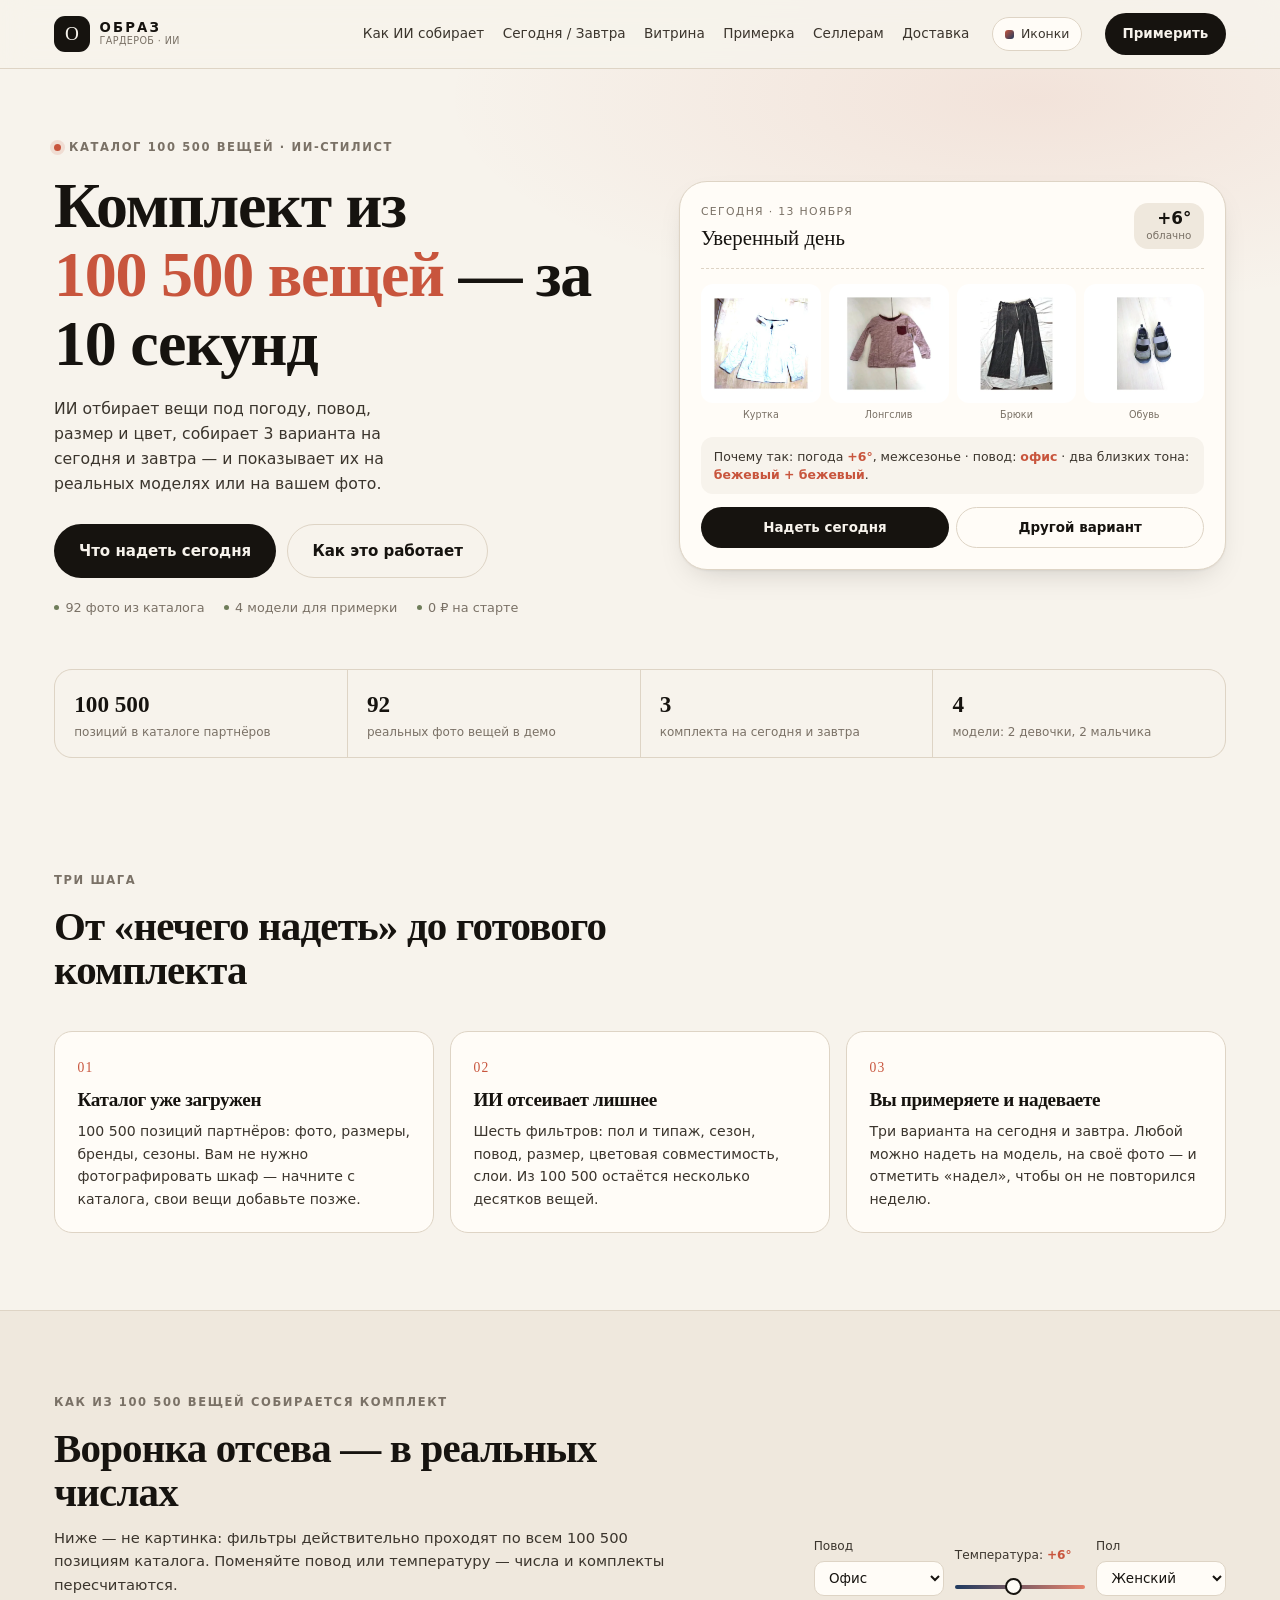
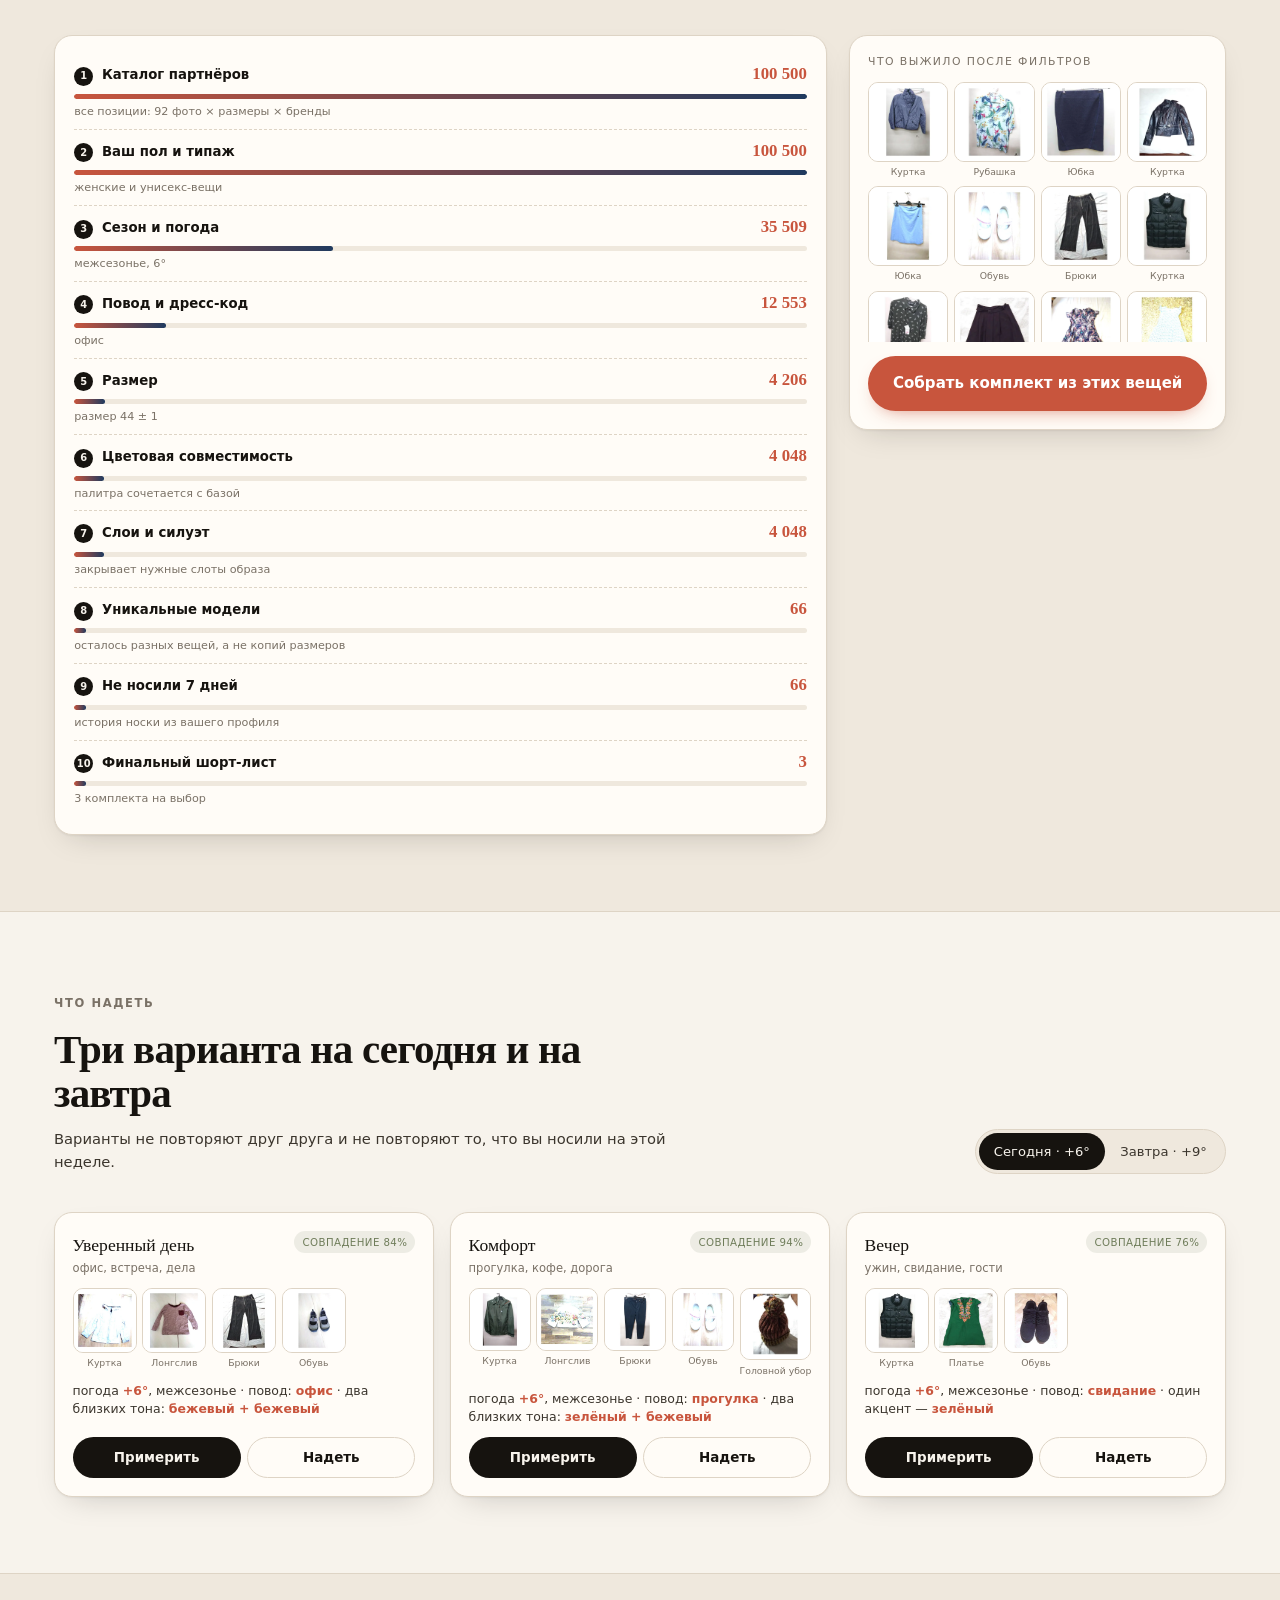
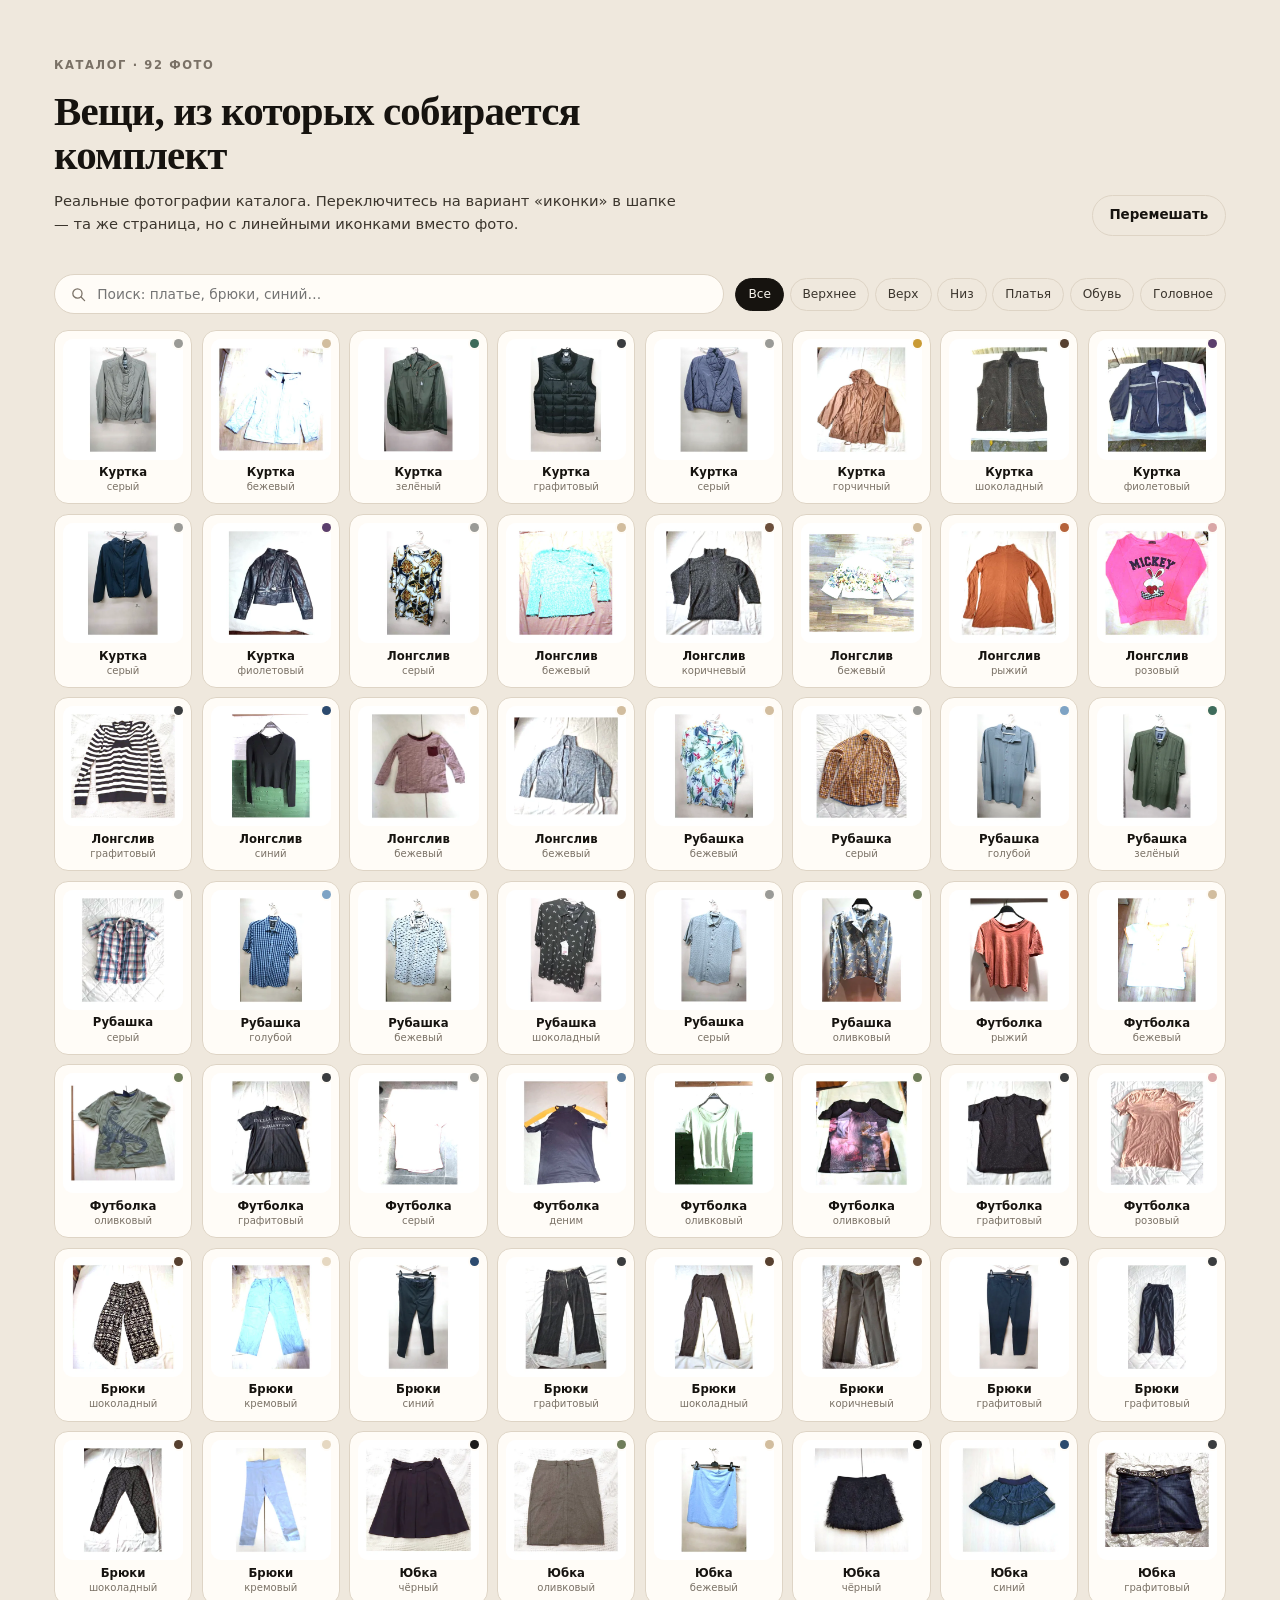
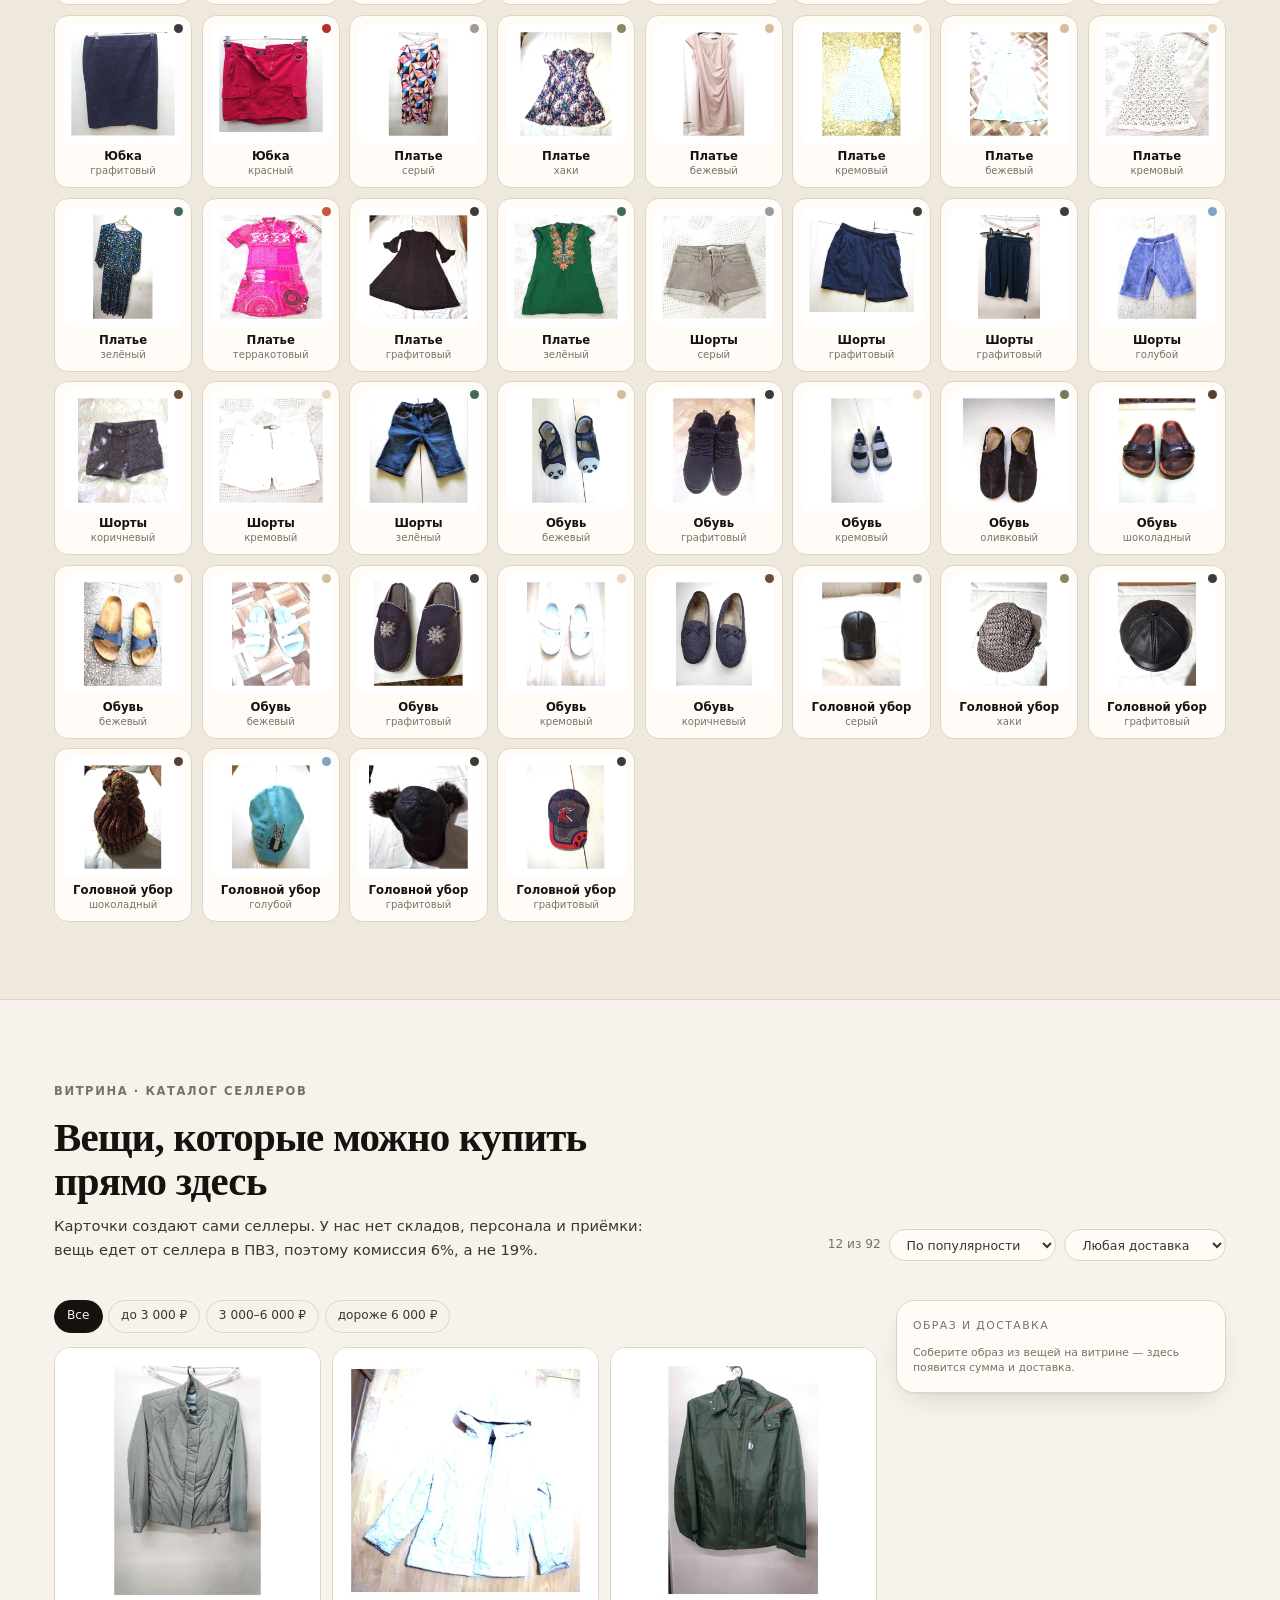
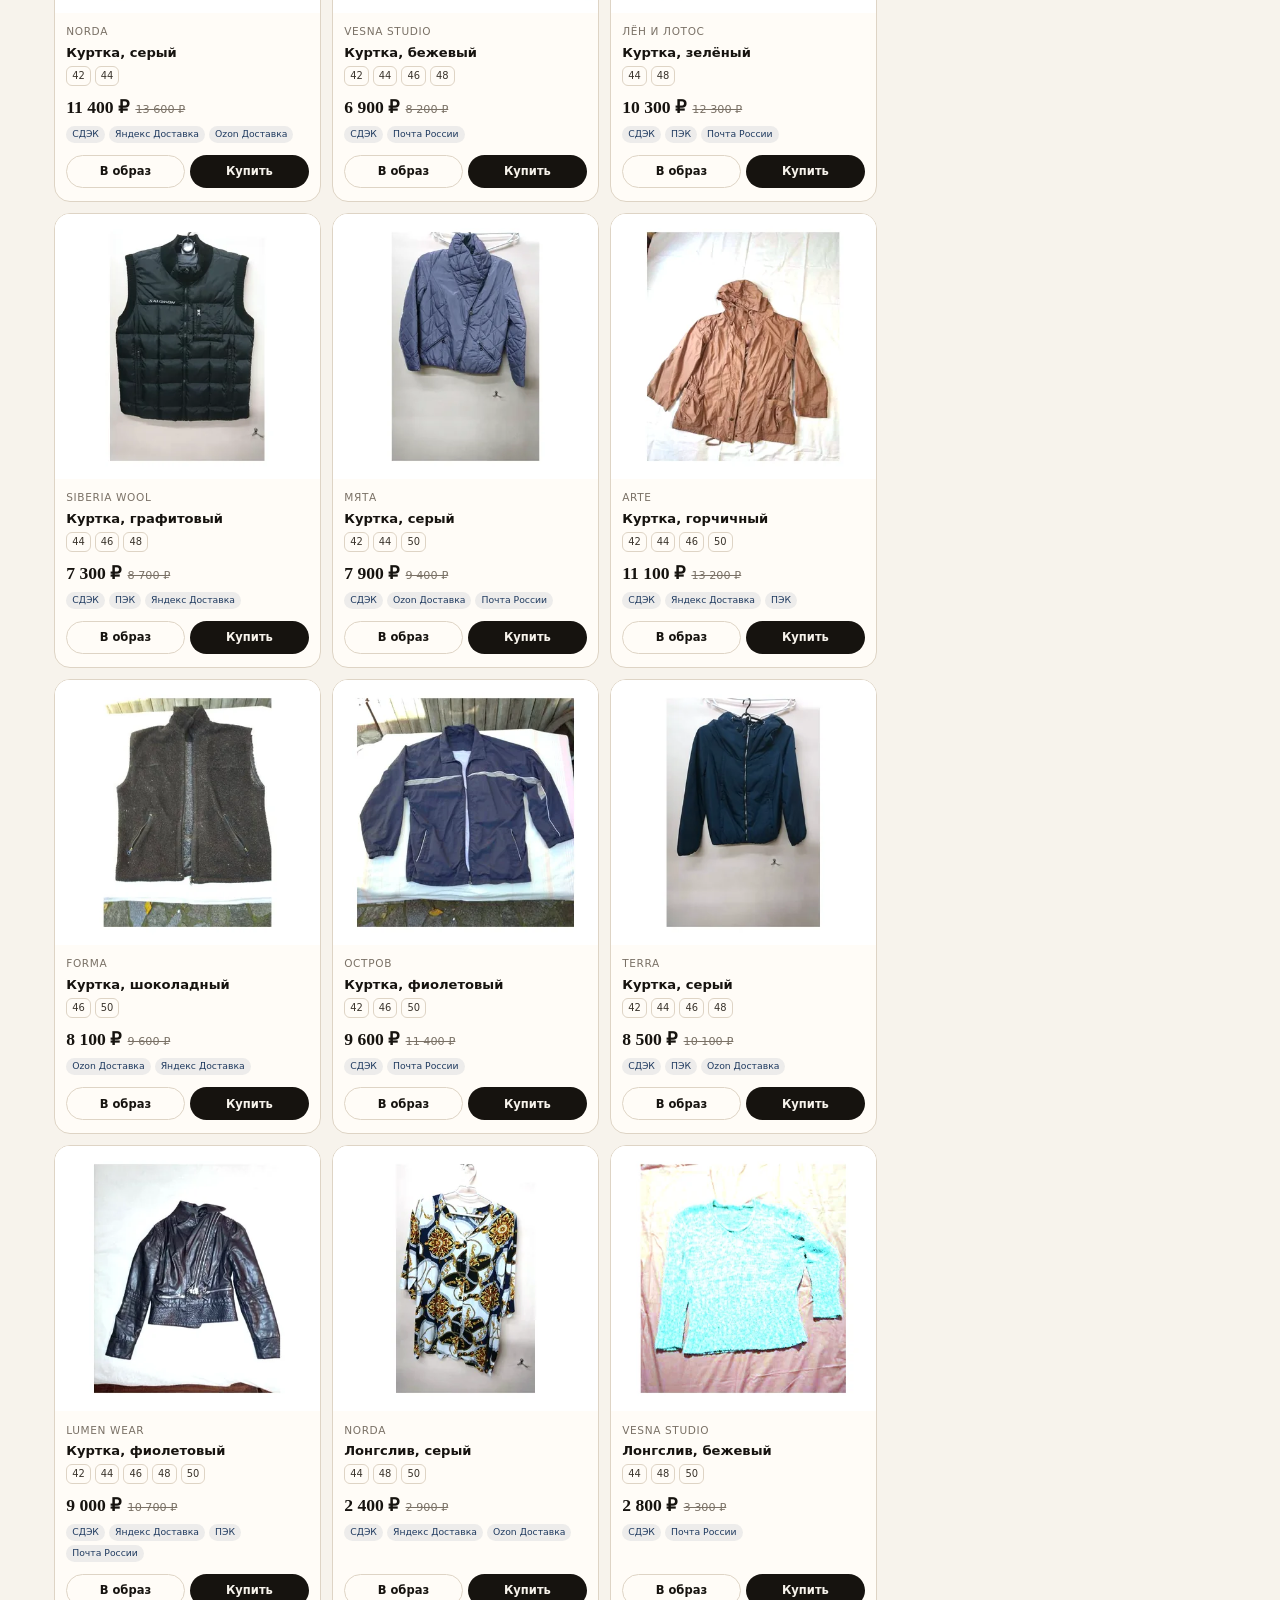
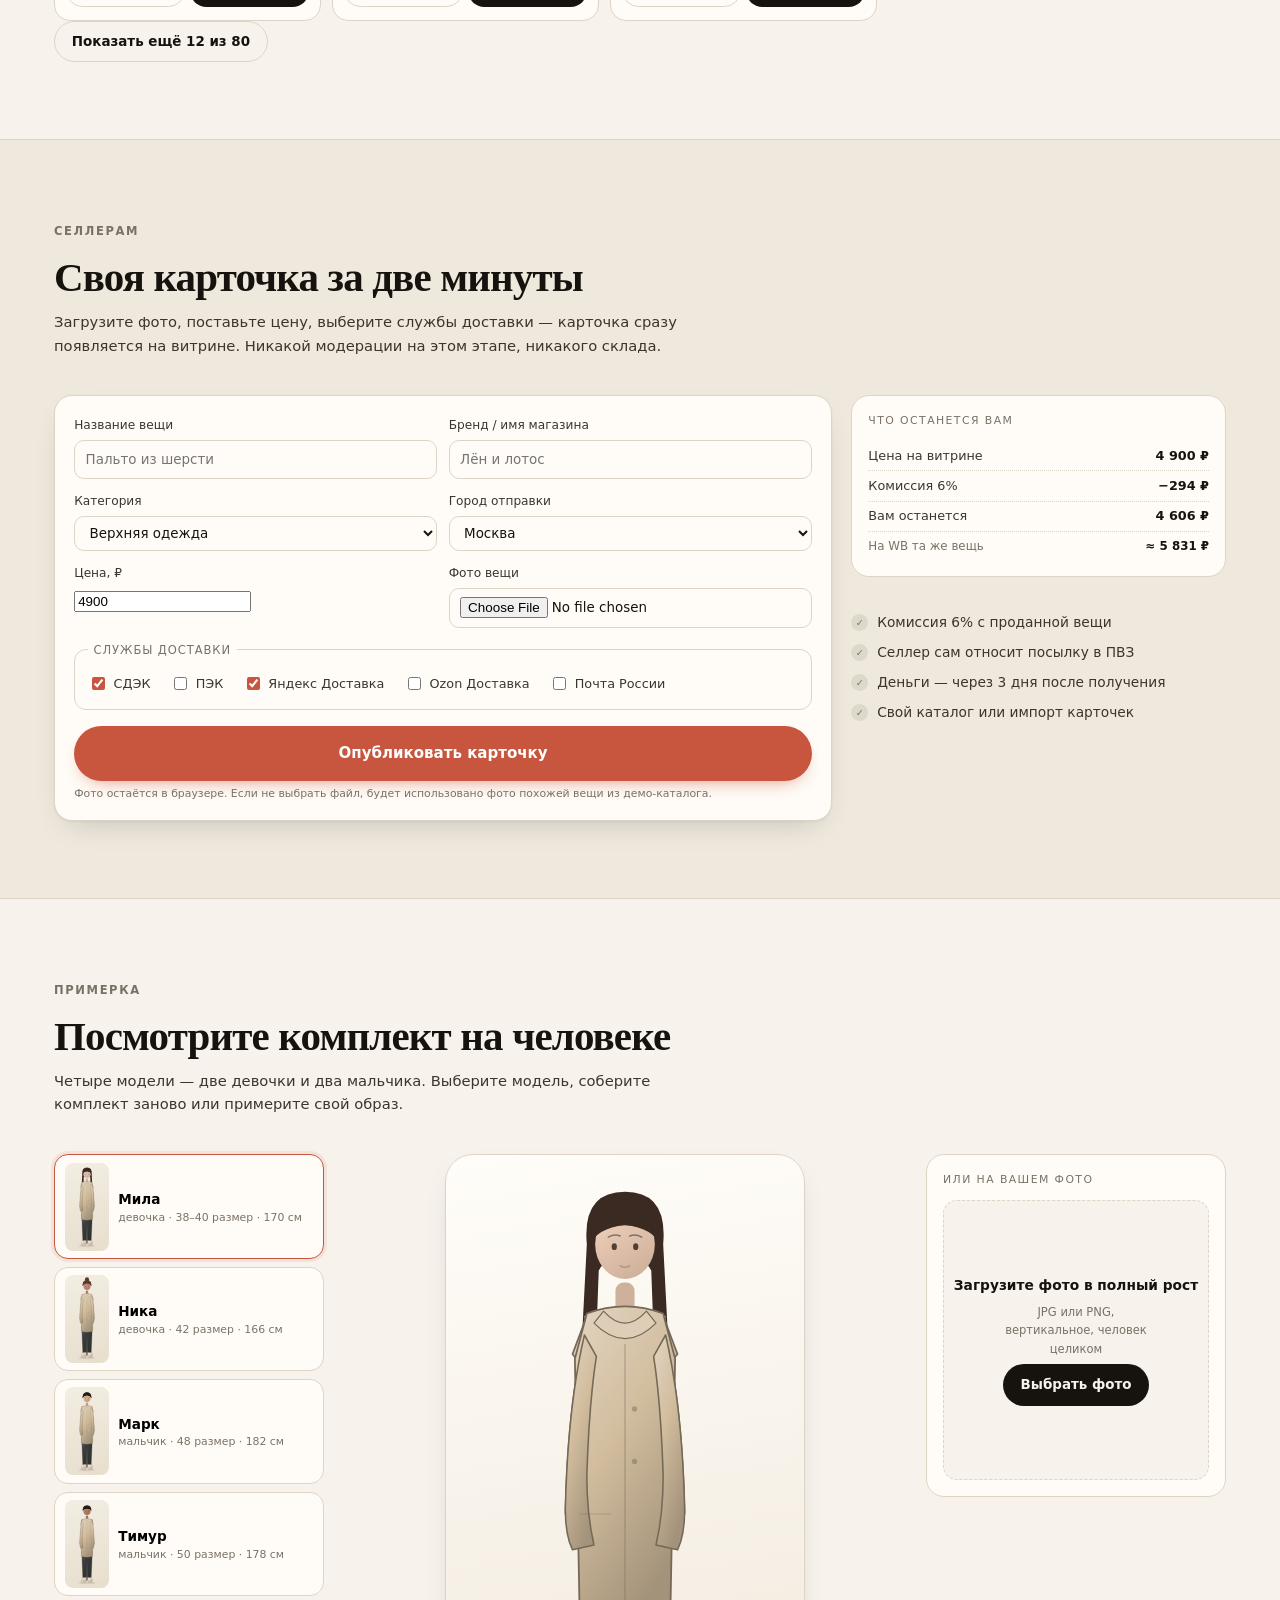
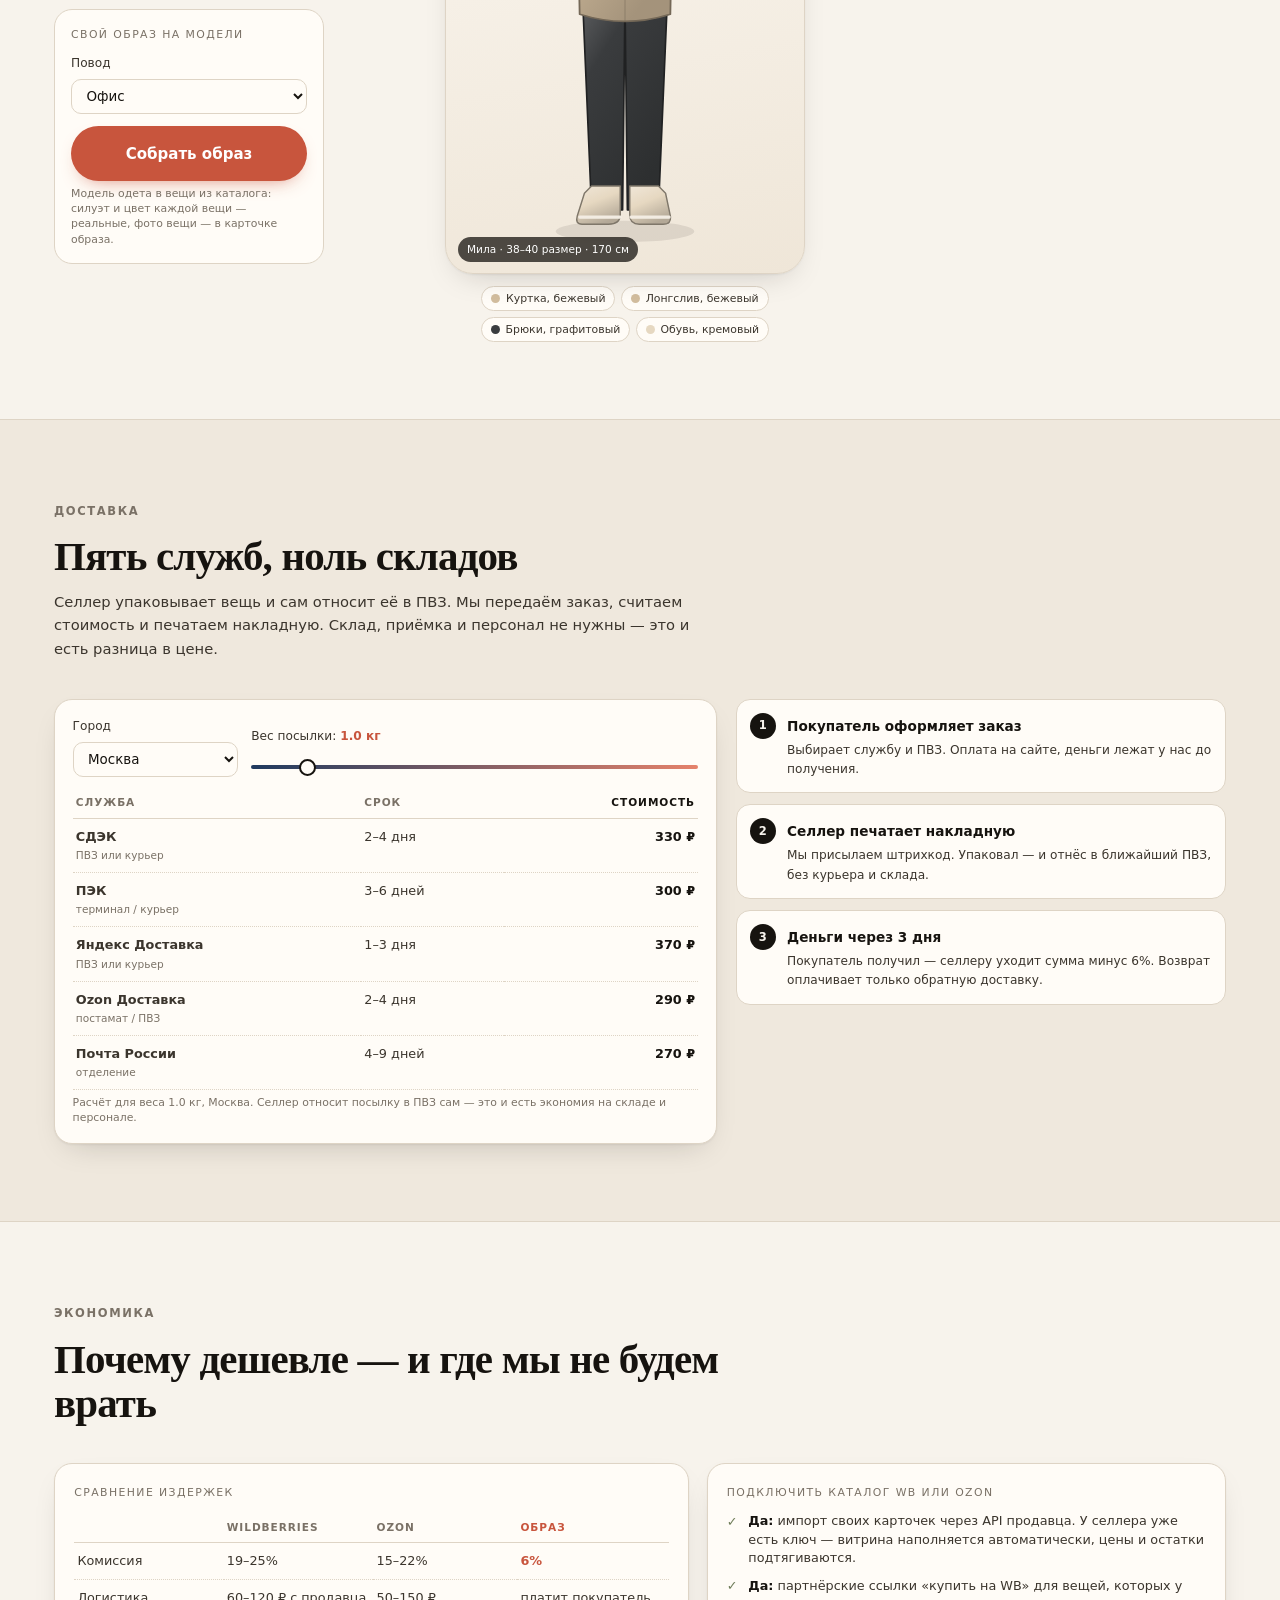
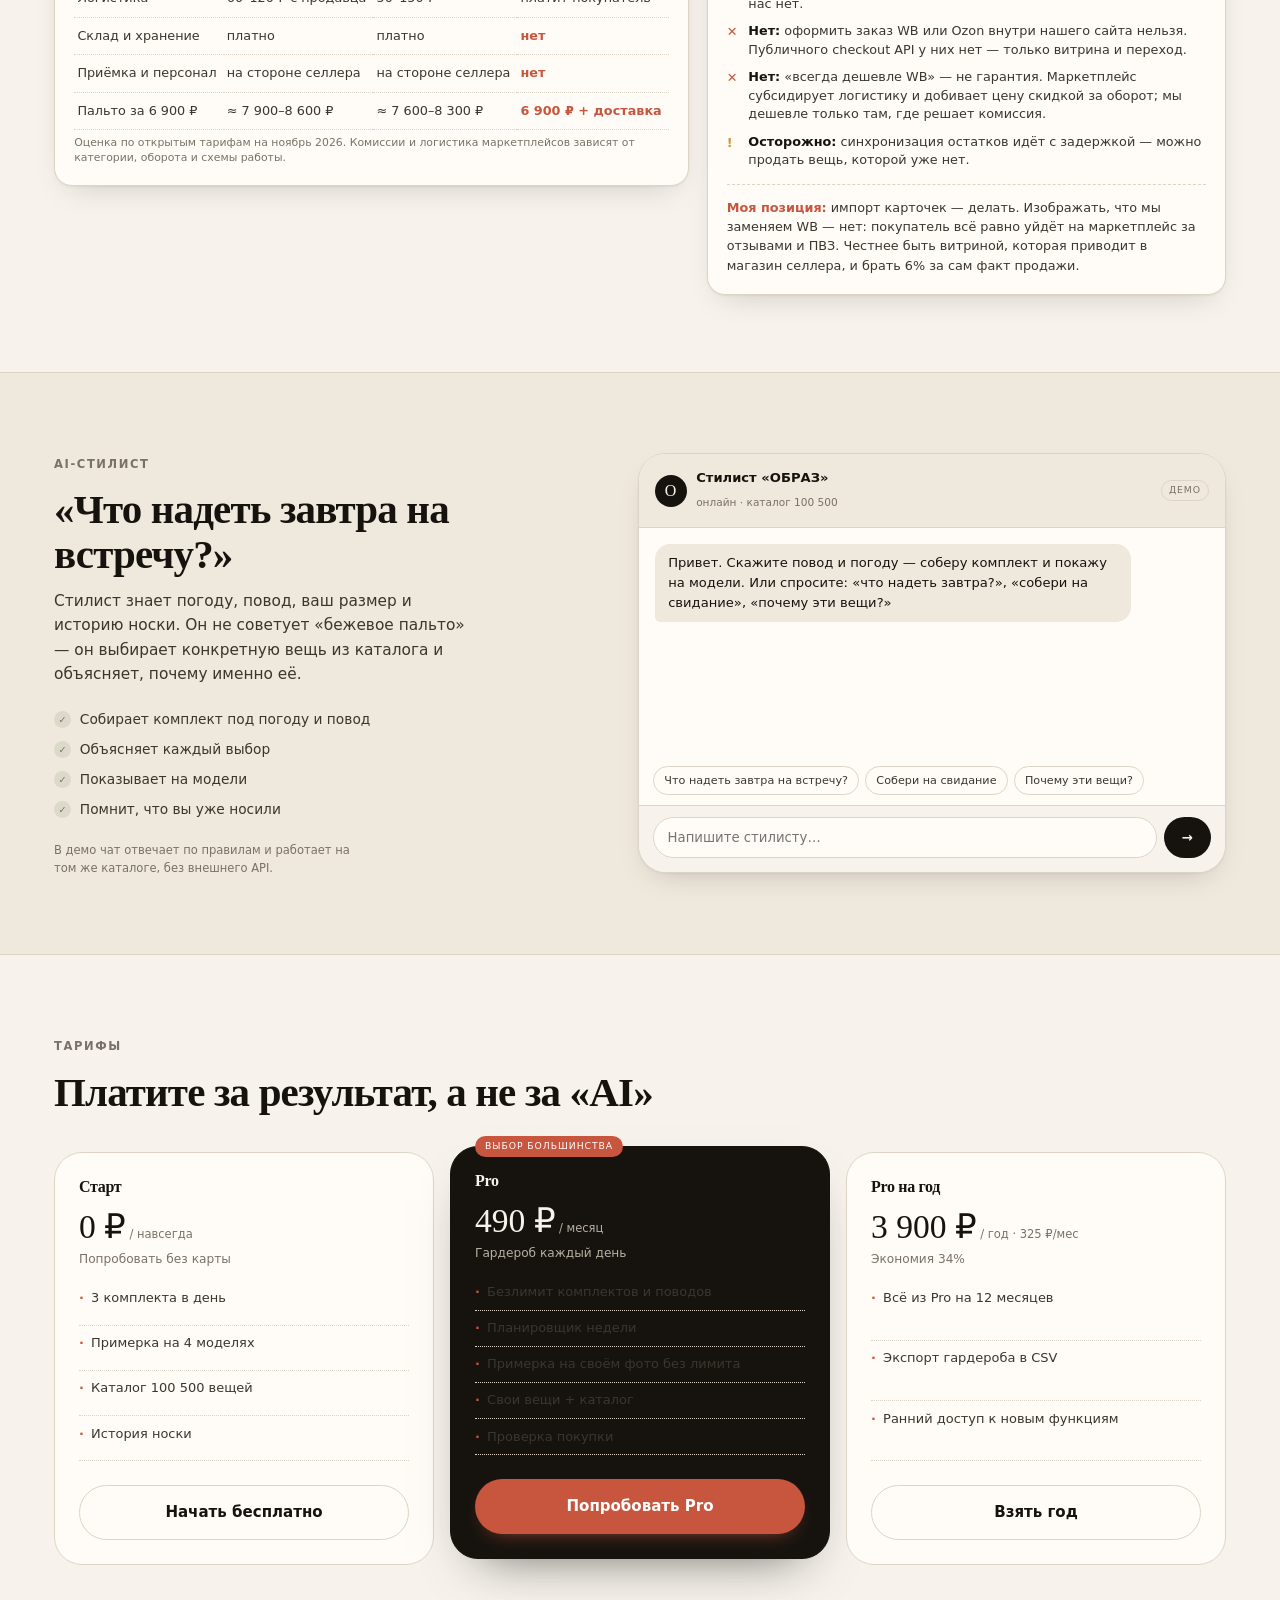
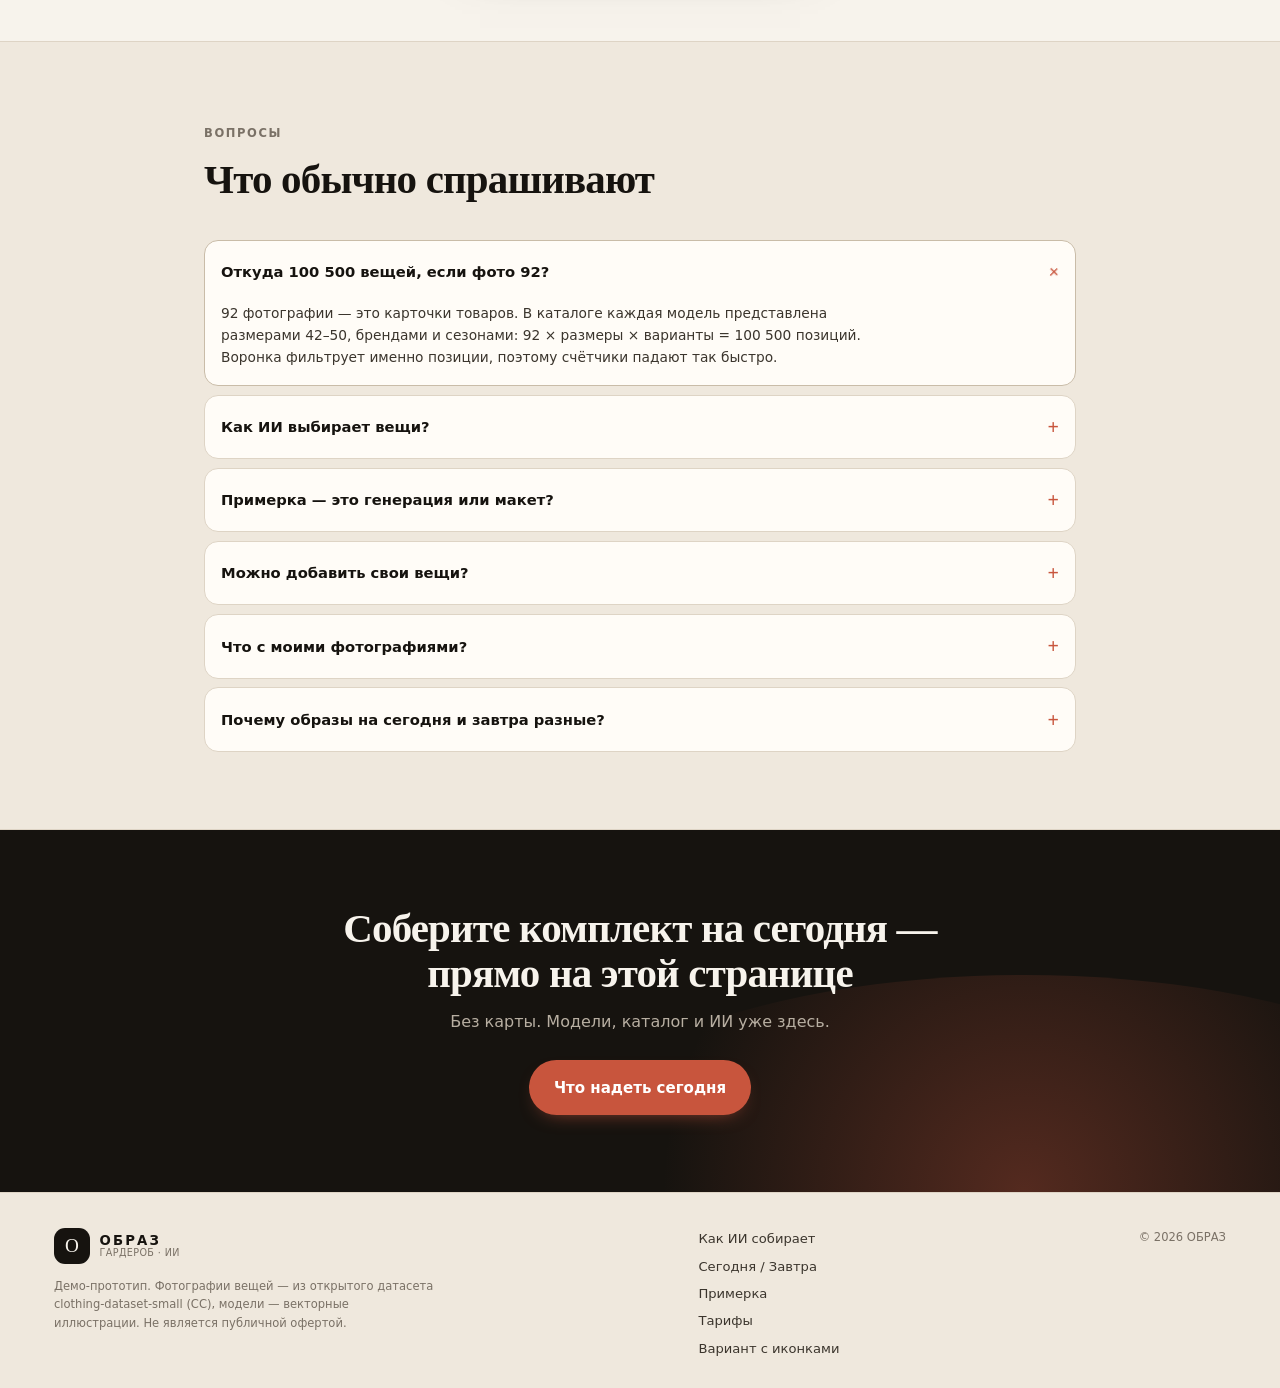
==== commit 9eaa4642: "Маркетплейс: витрина селлеров, кабинет, доставка и разбор WB/Ozon Каталог от селлеров с ценами и слу" ====
--- a/site/index.html
+++ b/site/index.html
@@ -35,9 +35,10 @@
     <nav class="nav">
       <a href="#pipeline">Как ИИ собирает</a>
       <a href="#today">Сегодня / Завтра</a>
-      <a href="#wardrobe">Каталог</a>
+      <a href="#market">Витрина</a>
       <a href="#fitting">Примерка</a>
-      <a href="#pricing">Тарифы</a>
+      <a href="#seller">Селлерам</a>
+      <a href="#delivery">Доставка</a>
     </nav>
     <a class="mode-switch" id="modeSwitch" href="icons.html" title="Другой вариант оформления">
       <span class="mode-dot"></span> <span class="mode-label">Иконки</span>
@@ -218,6 +219,134 @@
   </div>
 </section>
 
+<!-- ВИТРИНА СЕЛЛЕРОВ -->
+<section class="section" id="market">
+  <div class="wrap">
+    <header class="sec-head split">
+      <div>
+        <p class="eyebrow">Витрина · каталог селлеров</p>
+        <h2>Вещи, которые можно купить прямо здесь</h2>
+        <p class="sec-sub">Карточки создают сами селлеры. У нас нет складов, персонала и приёмки: вещь едет от селлера в ПВЗ, поэтому комиссия 6%, а не 19%.</p>
+      </div>
+      <div class="market-tools">
+        <span class="market-count" id="marketCount"></span>
+        <select id="marketSort" class="select-sm" aria-label="Сортировка">
+          <option value="popular">По популярности</option>
+          <option value="cheap">Сначала дешёвые</option>
+          <option value="expensive">Сначала дорогие</option>
+        </select>
+        <select id="marketService" class="select-sm" aria-label="Служба доставки">
+          <option value="all">Любая доставка</option>
+          <option value="cdek">СДЭК</option>
+          <option value="pek">ПЭК</option>
+          <option value="yandex">Яндекс Доставка</option>
+          <option value="ozon">Ozon Доставка</option>
+          <option value="post">Почта России</option>
+        </select>
+      </div>
+    </header>
+
+    <div class="market-layout">
+      <div>
+        <div class="chips market-chips" id="marketFilters">
+          <button class="chip is-on" data-bucket="all" type="button">Все</button>
+          <button class="chip" data-bucket="low" type="button">до 3 000 ₽</button>
+          <button class="chip" data-bucket="mid" type="button">3 000–6 000 ₽</button>
+          <button class="chip" data-bucket="high" type="button">дороже 6 000 ₽</button>
+        </div>
+        <div class="market-grid" id="marketGrid"></div>
+        <div class="market-more" id="marketMore"></div>
+      </div>
+
+      <aside class="cart-card">
+        <p class="builder-label">Образ и доставка</p>
+        <div id="cartBox"></div>
+      </aside>
+    </div>
+
+    <div class="checkout-result" id="checkoutResult" hidden></div>
+  </div>
+</section>
+
+<!-- КАБИНЕТ СЕЛЛЕРА -->
+<section class="section section-alt" id="seller">
+  <div class="wrap">
+    <header class="sec-head split">
+      <div>
+        <p class="eyebrow">Селлерам</p>
+        <h2>Своя карточка за две минуты</h2>
+        <p class="sec-sub">Загрузите фото, поставьте цену, выберите службы доставки — карточка сразу появляется на витрине. Никакой модерации на этом этапе, никакого склада.</p>
+      </div>
+    </header>
+
+    <div class="seller-layout">
+      <form class="seller-form" id="sellerForm">
+        <div class="seller-row">
+          <label class="field"><span>Название вещи</span>
+            <input type="text" id="spName" placeholder="Пальто из шерсти" required>
+          </label>
+          <label class="field"><span>Бренд / имя магазина</span>
+            <input type="text" id="spBrand" placeholder="Лён и лотос">
+          </label>
+        </div>
+        <div class="seller-row">
+          <label class="field"><span>Категория</span>
+            <select id="spSlot">
+              <option value="outer">Верхняя одежда</option>
+              <option value="top">Верх</option>
+              <option value="bottom">Низ</option>
+              <option value="dress">Платье</option>
+              <option value="shoes">Обувь</option>
+              <option value="hat">Головной убор</option>
+            </select>
+          </label>
+          <label class="field"><span>Город отправки</span>
+            <select id="spCity">
+              <option>Москва</option><option>Санкт-Петербург</option><option>Казань</option>
+              <option>Екатеринбург</option><option>Новосибирск</option><option>Краснодар</option>
+              <option>Владивосток</option>
+            </select>
+          </label>
+        </div>
+        <div class="seller-row">
+          <label class="field"><span>Цена, ₽</span>
+            <input type="number" id="spPrice" min="300" step="100" value="4900" required>
+          </label>
+          <label class="field"><span>Фото вещи</span>
+            <input type="file" id="spPhoto" accept="image/*">
+          </label>
+        </div>
+
+        <fieldset class="seller-services">
+          <legend>Службы доставки</legend>
+          <label><input type="checkbox" class="sp-service" value="cdek" checked> СДЭК</label>
+          <label><input type="checkbox" class="sp-service" value="pek"> ПЭК</label>
+          <label><input type="checkbox" class="sp-service" value="yandex" checked> Яндекс Доставка</label>
+          <label><input type="checkbox" class="sp-service" value="ozon"> Ozon Доставка</label>
+          <label><input type="checkbox" class="sp-service" value="post"> Почта России</label>
+        </fieldset>
+
+        <button class="btn btn-accent btn-block" type="submit">Опубликовать карточку</button>
+        <p class="tiny">Фото остаётся в браузере. Если не выбрать файл, будет использовано фото похожей вещи из демо-каталога.</p>
+      </form>
+
+      <aside class="seller-side">
+        <div class="calc-card">
+          <p class="builder-label">Что останется вам</p>
+          <div class="calc" id="spCalc"><p class="tiny">Введите цену, чтобы увидеть расчёт.</p></div>
+        </div>
+        <div class="seller-result" id="sellerResult" hidden></div>
+        <ul class="checks">
+          <li>Комиссия 6% с проданной вещи</li>
+          <li>Селлер сам относит посылку в ПВЗ</li>
+          <li>Деньги — через 3 дня после получения</li>
+          <li>Свой каталог или импорт карточек</li>
+        </ul>
+      </aside>
+    </div>
+  </div>
+</section>
+
 <!-- ПРИМЕРКА -->
 <section class="section" id="fitting">
   <div class="wrap">
@@ -272,6 +401,74 @@
           <button class="btn btn-ghost btn-sm btn-block" type="button" id="clearPhoto">Сбросить фото</button>
           <p class="tiny">Это наложение-макет: одежда подгоняется по ползункам, а не генеративной моделью. Так честнее — и видно, что именно вы примеряете.</p>
         </div>
+      </div>
+    </div>
+  </div>
+</section>
+
+<!-- ДОСТАВКА -->
+<section class="section section-alt" id="delivery">
+  <div class="wrap">
+    <header class="sec-head">
+      <p class="eyebrow">Доставка</p>
+      <h2>Пять служб, ноль складов</h2>
+      <p class="sec-sub">Селлер упаковывает вещь и сам относит её в ПВЗ. Мы передаём заказ, считаем стоимость и печатаем накладную. Склад, приёмка и персонал не нужны — это и есть разница в цене.</p>
+    </header>
+
+    <div class="delivery-grid">
+      <div class="delivery-calc">
+        <div class="delivery-controls">
+          <label class="field compact"><span>Город</span><select id="deliveryCity"></select></label>
+          <label class="field compact grow"><span>Вес посылки: <b id="deliveryWeightOut">1.0 кг</b></span>
+            <input type="range" id="deliveryWeight" min="5" max="50" value="10">
+          </label>
+        </div>
+        <div id="deliveryTable"></div>
+      </div>
+
+      <div class="delivery-flow">
+        <div class="flow-step"><span>1</span><div><b>Покупатель оформляет заказ</b><p>Выбирает службу и ПВЗ. Оплата на сайте, деньги лежат у нас до получения.</p></div></div>
+        <div class="flow-step"><span>2</span><div><b>Селлер печатает накладную</b><p>Мы присылаем штрихкод. Упаковал — и отнёс в ближайший ПВЗ, без курьера и склада.</p></div></div>
+        <div class="flow-step"><span>3</span><div><b>Деньги через 3 дня</b><p>Покупатель получил — селлеру уходит сумма минус 6%. Возврат оплачивает только обратную доставку.</p></div></div>
+      </div>
+    </div>
+  </div>
+</section>
+
+<!-- ЭКОНОМИКА И ИНТЕГРАЦИЯ -->
+<section class="section" id="compare">
+  <div class="wrap">
+    <header class="sec-head">
+      <p class="eyebrow">Экономика</p>
+      <h2>Почему дешевле — и где мы не будем врать</h2>
+    </header>
+
+    <div class="cmp-layout">
+      <div class="cmp-card">
+        <p class="builder-label">Сравнение издержек</p>
+        <table class="dtable cmp-table">
+          <thead><tr><th></th><th>Wildberries</th><th>Ozon</th><th>ОБРАЗ</th></tr></thead>
+          <tbody>
+            <tr><td>Комиссия</td><td>19–25%</td><td>15–22%</td><td class="hl">6%</td></tr>
+            <tr><td>Логистика</td><td>60–120 ₽ с продавца</td><td>50–150 ₽</td><td>платит покупатель</td></tr>
+            <tr><td>Склад и хранение</td><td>платно</td><td>платно</td><td class="hl">нет</td></tr>
+            <tr><td>Приёмка и персонал</td><td>на стороне селлера</td><td>на стороне селлера</td><td class="hl">нет</td></tr>
+            <tr><td>Пальто за 6 900 ₽</td><td>≈ 7 900–8 600 ₽</td><td>≈ 7 600–8 300 ₽</td><td class="hl">6 900 ₽ + доставка</td></tr>
+          </tbody>
+        </table>
+        <p class="tiny">Оценка по открытым тарифам на ноябрь 2026. Комиссии и логистика маркетплейсов зависят от категории, оборота и схемы работы.</p>
+      </div>
+
+      <div class="cmp-card">
+        <p class="builder-label">Подключить каталог WB или Ozon</p>
+        <ul class="verdict">
+          <li class="yes"><b>Да:</b> импорт своих карточек через API продавца. У селлера уже есть ключ — витрина наполняется автоматически, цены и остатки подтягиваются.</li>
+          <li class="yes"><b>Да:</b> партнёрские ссылки «купить на WB» для вещей, которых у нас нет.</li>
+          <li class="no"><b>Нет:</b> оформить заказ WB или Ozon внутри нашего сайта нельзя. Публичного checkout API у них нет — только витрина и переход.</li>
+          <li class="no"><b>Нет:</b> «всегда дешевле WB» — не гарантия. Маркетплейс субсидирует логистику и добивает цену скидкой за оборот; мы дешевле только там, где решает комиссия.</li>
+          <li class="warn"><b>Осторожно:</b> синхронизация остатков идёт с задержкой — можно продать вещь, которой уже нет.</li>
+        </ul>
+        <p class="cmp-pos"><b>Моя позиция:</b> импорт карточек — делать. Изображать, что мы заменяем WB — нет: покупатель всё равно уйдёт на маркетплейс за отзывами и ПВЗ. Честнее быть витриной, которая приводит в магазин селлера, и брать 6% за сам факт продажи.</p>
       </div>
     </div>
   </div>
@@ -423,10 +620,44 @@
   </div>
 </footer>
 
+<!-- МОДАЛКА ОФОРМЛЕНИЯ -->
+<div class="modal" id="checkoutModal" hidden>
+  <div class="modal-back" data-close-checkout></div>
+  <div class="modal-card" role="dialog" aria-modal="true" aria-labelledby="checkoutTitle">
+    <button class="modal-x" type="button" data-close-checkout aria-label="Закрыть">×</button>
+    <p class="eyebrow">Оформление заказа</p>
+    <h3 id="checkoutTitle">—</h3>
+    <p class="modal-sub" id="checkoutMeta">—</p>
+    <form id="checkoutForm">
+      <label class="field"><span>Имя</span>
+        <input type="text" id="checkoutName" placeholder="Анна" required>
+      </label>
+      <label class="field"><span>Телефон</span>
+        <input type="text" id="checkoutPhone" placeholder="+7 999 000-00-00" required>
+      </label>
+      <div class="seller-row">
+        <label class="field"><span>Город</span>
+          <select id="checkoutCity">
+            <option>Москва</option><option>Санкт-Петербург</option><option>Казань</option>
+            <option>Екатеринбург</option><option>Новосибирск</option><option>Краснодар</option>
+            <option>Владивосток</option>
+          </select>
+        </label>
+        <label class="field"><span>Доставка</span>
+          <select id="checkoutService"></select>
+        </label>
+      </div>
+      <button class="btn btn-accent btn-block" type="submit">Оформить</button>
+      <p class="tiny">Демо: заказ никуда не уходит, деньги не списываются.</p>
+    </form>
+  </div>
+</div>
+
 <script src="assets/js/items.js"></script>
 <script src="assets/js/data.js"></script>
 <script src="assets/js/outfits.js"></script>
 <script src="assets/js/model.js"></script>
 <script src="assets/js/app.js"></script>
+<script src="assets/js/market.js"></script>
 </body>
 </html>
--- a/site/assets/css/style.css
+++ b/site/assets/css/style.css
@@ -321,9 +321,111 @@
 .foot-nav a:hover{color:var(--accent)}
 .foot-copy{font-size:.72rem;color:var(--muted);white-space:nowrap}
 
+/* ── маркетплейс: витрина ── */
+.market-tools{display:flex;align-items:center;gap:.5rem;flex-wrap:wrap}
+.market-count{font-size:.76rem;color:var(--muted);white-space:nowrap}
+.select-sm{
+  border:1px solid var(--line);background:var(--paper);border-radius:999px;
+  padding:.42rem .8rem;font:inherit;font-size:.78rem;color:var(--ink-2);outline:none;cursor:pointer;
+}
+.select-sm:focus{border-color:var(--accent)}
+.market-layout{display:grid;grid-template-columns:1fr 330px;gap:1.2rem;align-items:start}
+.market-chips{margin-bottom:.9rem}
+.market-grid{display:grid;grid-template-columns:repeat(auto-fill,minmax(212px,1fr));gap:.7rem}
+.mcard{background:var(--paper);border:1px solid var(--line);border-radius:16px;overflow:hidden;display:flex;flex-direction:column;transition:transform .16s ease, box-shadow .16s ease}
+.mcard:hover{transform:translateY(-2px);box-shadow:var(--shadow)}
+.mcard.is-new{border-color:var(--accent);box-shadow:0 0 0 3px rgba(200,85,61,.1)}
+.mcard-img{aspect-ratio:1;background:#fff;display:grid;place-items:center;overflow:hidden}
+.mcard-img img{width:100%;height:100%;object-fit:contain}
+.mcard-img .ico{width:66%;height:66%;fill:none;stroke-width:1.2}
+body[data-mode="icons"] .mcard-img{background:var(--cream-2)}
+.mcard-body{padding:.65rem .7rem .8rem;display:flex;flex-direction:column;gap:.3rem;flex:1}
+.mcard-brand{font-size:.66rem;letter-spacing:.06em;text-transform:uppercase;color:var(--muted)}
+.badge-new{background:var(--accent);color:#fff;border-radius:999px;padding:1px 6px;font-size:.54rem;letter-spacing:.06em;margin-left:.25rem}
+.mcard-name{font-size:.82rem;font-weight:600;line-height:1.25}
+.mcard-sizes{display:flex;gap:.25rem;flex-wrap:wrap}
+.mcard-sizes span{font-size:.62rem;border:1px solid var(--line);border-radius:6px;padding:1px 5px;color:var(--ink-2)}
+.mcard-price{display:flex;align-items:baseline;gap:.4rem;margin-top:.15rem}
+.mcard-price b{font-family:var(--serif);font-size:1.1rem}
+.mcard-price s{font-size:.7rem;color:var(--muted)}
+.mcard-svc{display:flex;flex-wrap:wrap;gap:.25rem}
+.svc{font-size:.58rem;color:var(--deep);background:rgba(31,58,95,.08);border-radius:999px;padding:1px 6px}
+.mcard-actions{display:flex;gap:.35rem;margin-top:auto;padding-top:.45rem}
+.mcard-actions .btn{flex:1;padding:.4rem .5rem;font-size:.72rem}
+
+.cart-card{background:var(--paper);border:1px solid var(--line);border-radius:var(--radius);padding:1rem;position:sticky;top:84px;box-shadow:var(--shadow)}
+.cart-list{display:grid;gap:.45rem;margin-bottom:.7rem;max-height:260px;overflow-y:auto}
+.cart-row{display:grid;grid-template-columns:10px 1fr auto 18px;gap:.4rem;align-items:center;font-size:.75rem}
+.cart-dot{width:10px;height:10px;border-radius:50%}
+.cart-name small{display:block;font-size:.62rem;color:var(--muted)}
+.cart-x{border:0;background:none;color:var(--muted);cursor:pointer;font-size:1rem;line-height:1;padding:0}
+.cart-x:hover{color:var(--accent)}
+.cart-total{display:flex;justify-content:space-between;font-size:.78rem;padding:.25rem 0;color:var(--ink-2)}
+.cart-total.is-sum{border-top:1px solid var(--line);margin-top:.35rem;padding-top:.45rem;font-size:.9rem;color:var(--ink)}
+.cart-actions{display:flex;gap:.35rem;margin-top:.6rem}
+.cart-actions .btn{flex:1}
+.checkout-result{margin-top:1rem;background:var(--paper);border:1px solid var(--line);border-left:3px solid var(--sage);border-radius:12px;padding:.9rem 1rem;font-size:.85rem;color:var(--ink-2)}
+.checkout-result b{color:var(--ink)}
+
+/* ── кабинет селлера ── */
+.seller-layout{display:grid;grid-template-columns:1.35fr .65fr;gap:1.2rem;align-items:start}
+.seller-form{background:var(--paper);border:1px solid var(--line);border-radius:var(--radius);padding:1.2rem;box-shadow:var(--shadow)}
+.seller-row{display:grid;grid-template-columns:1fr 1fr;gap:.7rem}
+.seller-services{border:1px solid var(--line);border-radius:12px;padding:.7rem .8rem;margin:0 0 1rem}
+.seller-services legend{font-size:.72rem;letter-spacing:.08em;text-transform:uppercase;color:var(--muted);padding:0 .35rem}
+.seller-services label{display:inline-flex;align-items:center;gap:.35rem;font-size:.8rem;margin:.2rem .9rem .2rem 0;color:var(--ink-2)}
+.seller-services input{accent-color:var(--accent)}
+.seller-side{display:grid;gap:.8rem}
+.calc-card{background:var(--paper);border:1px solid var(--line);border-radius:var(--radius);padding:1rem}
+.calc-row{display:flex;justify-content:space-between;font-size:.8rem;padding:.28rem 0;border-bottom:1px dotted var(--line);color:var(--ink-2)}
+.calc-row:last-child{border:0}
+.calc-row b{color:var(--ink)}
+.calc-row.muted{color:var(--muted);font-size:.74rem}
+.seller-result{background:var(--paper);border:1px solid var(--line);border-left:3px solid var(--accent);border-radius:12px;padding:.85rem 1rem;font-size:.82rem}
+.seller-result p{margin-top:.25rem;color:var(--ink-2)}
+
+/* ── доставка ── */
+.delivery-grid{display:grid;grid-template-columns:1.15fr .85fr;gap:1.2rem;align-items:start}
+.delivery-calc{background:var(--paper);border:1px solid var(--line);border-radius:var(--radius);padding:1.1rem;box-shadow:var(--shadow)}
+.delivery-controls{display:flex;gap:.8rem;margin-bottom:.7rem;align-items:flex-end}
+.field.grow{flex:1}
+.dtable{width:100%;border-collapse:collapse;font-size:.8rem}
+.dtable th{text-align:left;font-size:.66rem;letter-spacing:.09em;text-transform:uppercase;color:var(--muted);padding:.4rem .2rem;border-bottom:1px solid var(--line)}
+.dtable td{padding:.5rem .2rem;border-bottom:1px dotted var(--line);vertical-align:top;color:var(--ink-2)}
+.dtable td small{display:block;font-size:.66rem;color:var(--muted)}
+.dtable .num{text-align:right;white-space:nowrap;font-weight:600;color:var(--ink)}
+.delivery-flow{display:grid;gap:.7rem}
+.flow-step{display:flex;gap:.7rem;background:var(--paper);border:1px solid var(--line);border-radius:14px;padding:.8rem}
+.flow-step>span{width:26px;height:26px;flex-shrink:0;border-radius:50%;background:var(--ink);color:var(--cream);display:grid;place-items:center;font-size:.72rem;font-weight:700}
+.flow-step b{font-size:.85rem}
+.flow-step p{font-size:.76rem;color:var(--ink-2);margin-top:.15rem}
+
+/* ── экономика ── */
+.cmp-layout{display:grid;grid-template-columns:1.1fr .9fr;gap:1.1rem;align-items:start}
+.cmp-card{background:var(--paper);border:1px solid var(--line);border-radius:var(--radius);padding:1.2rem;box-shadow:var(--shadow)}
+.cmp-table td.hl,.cmp-table th:nth-child(4){color:var(--accent);font-weight:700}
+.verdict{list-style:none;margin:0;padding:0;display:grid;gap:.55rem}
+.verdict li{font-size:.8rem;line-height:1.45;color:var(--ink-2);padding-left:1.35rem;position:relative}
+.verdict li::before{position:absolute;left:0;top:.05rem;font-weight:700}
+.verdict li.yes::before{content:"✓";color:var(--sage)}
+.verdict li.no::before{content:"✕";color:var(--accent)}
+.verdict li.warn::before{content:"!";color:#C99A34}
+.verdict b{color:var(--ink)}
+.cmp-pos{margin-top:.9rem;padding-top:.8rem;border-top:1px dashed var(--line);font-size:.8rem;line-height:1.5;color:var(--ink-2)}
+.cmp-pos b{color:var(--accent)}
+
+/* ── модалка ── */
+.modal{position:fixed;inset:0;z-index:100;display:grid;place-items:center;padding:1.2rem}
+.modal-back{position:absolute;inset:0;background:rgba(22,19,15,.5);backdrop-filter:blur(4px)}
+.modal-card{position:relative;background:var(--paper);border-radius:var(--radius-lg);padding:1.6rem;width:100%;max-width:440px;box-shadow:0 30px 80px -30px rgba(0,0,0,.6);max-height:90vh;overflow-y:auto;animation:fade .25s ease both}
+.modal-x{position:absolute;top:.7rem;right:.9rem;border:0;background:none;font-size:1.6rem;line-height:1;color:var(--muted);cursor:pointer}
+.modal-sub{font-size:.8rem;color:var(--muted);margin:.3rem 0 1rem}
+
 /* ── адаптив ── */
 @media (max-width:1080px){
-  .hero-grid,.chat-grid{grid-template-columns:1fr}
+  .hero-grid,.chat-grid,.market-layout,.seller-layout,.delivery-grid,.cmp-layout{grid-template-columns:1fr}
+  .cart-card{position:static}
+  .seller-row{grid-template-columns:1fr}
   .fit-layout{grid-template-columns:1fr}
   .model-list{grid-template-columns:repeat(2,1fr)}
   .pipe-layout{grid-template-columns:1fr}
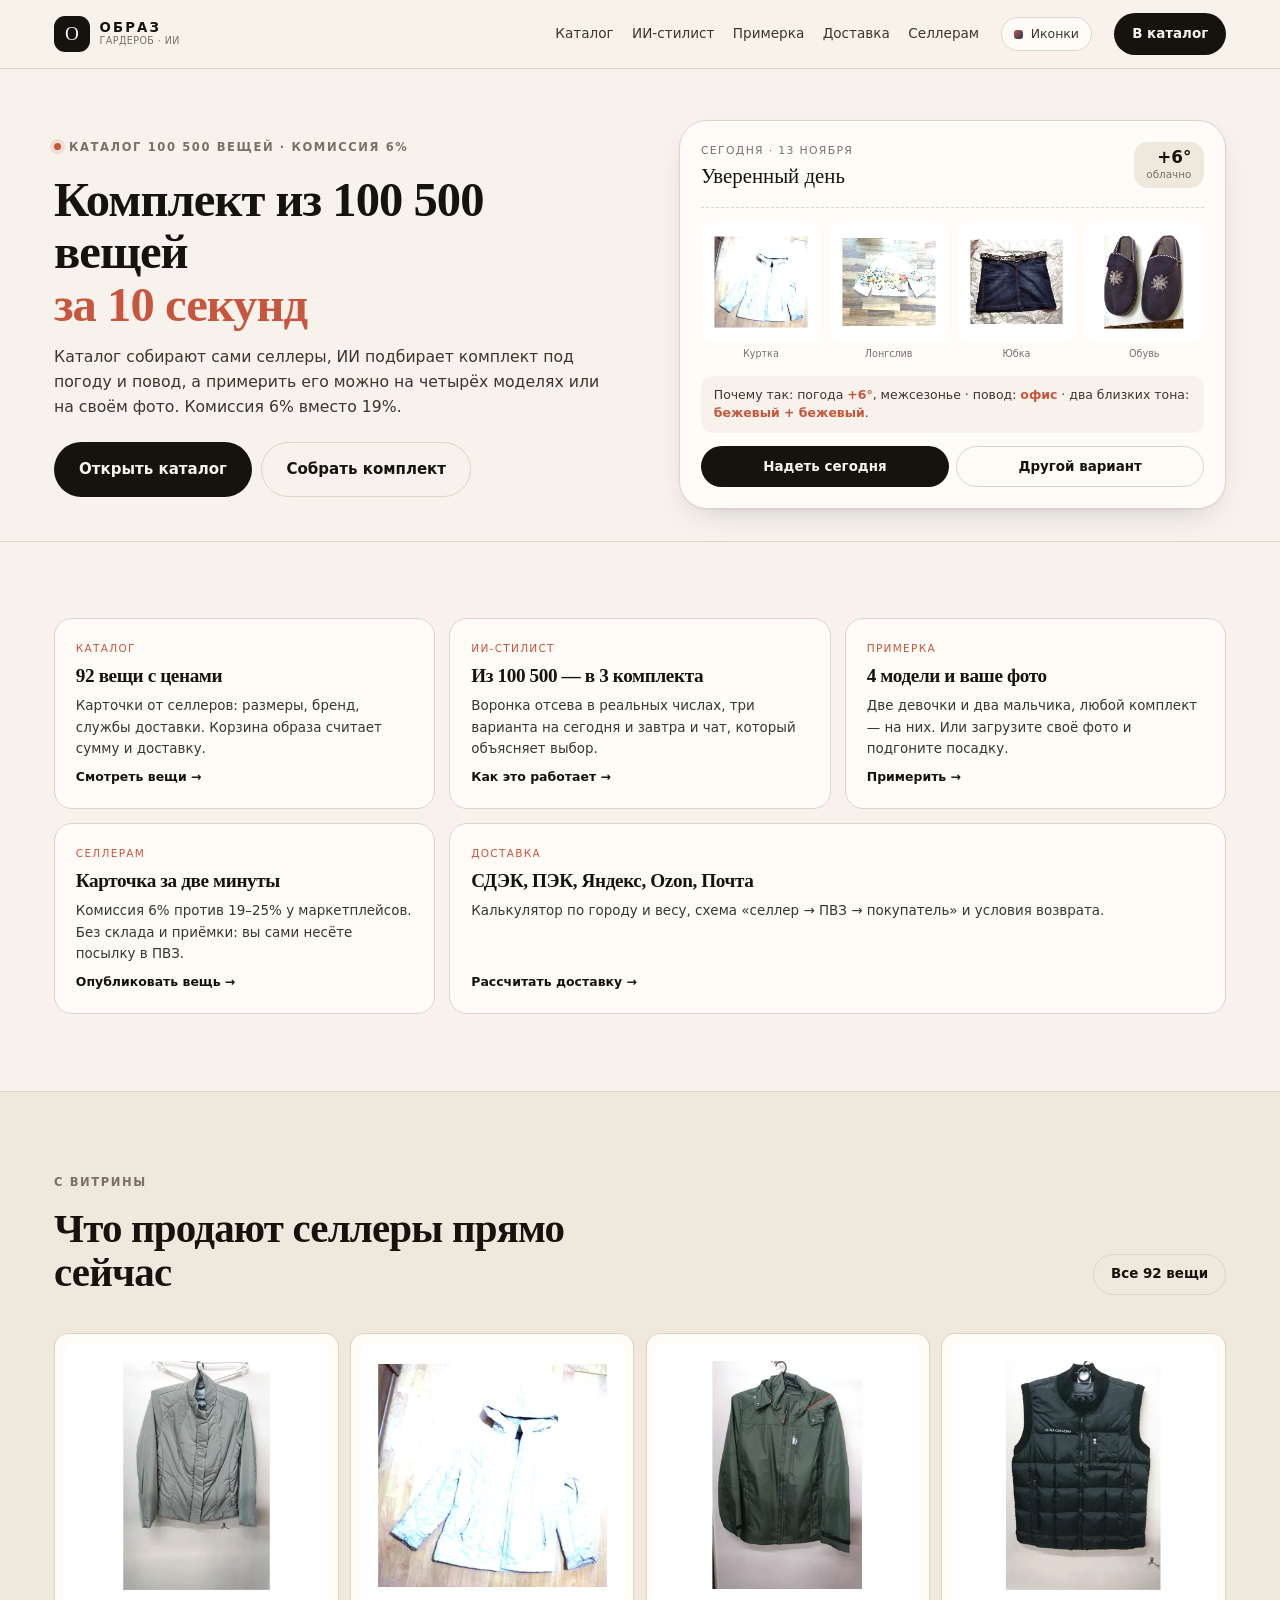
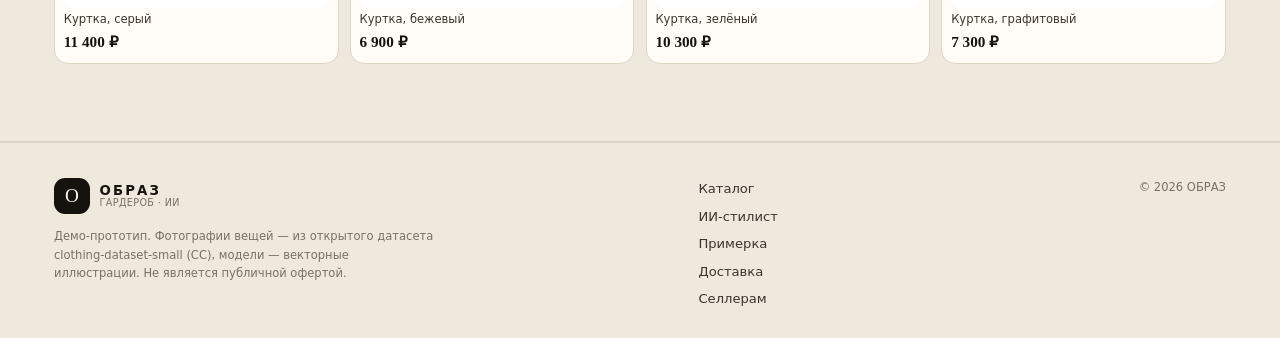
==== commit 37d7c1c6: "Многостраничная структура: каталог, стилист, примерка, доставка, селлеры Лендинг разбит на 6 страниц" ====
--- a/site/index.html
+++ b/site/index.html
@@ -3,80 +3,50 @@
 <head>
 <meta charset="utf-8">
 <meta name="viewport" content="width=device-width, initial-scale=1">
-<title>ОБРАЗ — ИИ-стилист: комплект из 100 500 вещей</title>
-<meta name="description" content="ИИ собирает комплект под погоду и повод из каталога 100 500 вещей. Примерить можно на четырёх моделях или на своём фото.">
+<title>ОБРАЗ — цифровой гардероб и ИИ-стилист</title>
+<meta name="description" content="Каталог одежды от селлеров, ИИ-подбор комплектов и примерка на моделях. Комиссия 6%, доставка СДЭК, ПЭК, Яндекс, Ozon и Почта.">
 <meta name="theme-color" content="#F7F3EC">
 <link rel="icon" href="assets/img/favicon.svg" type="image/svg+xml">
 <link rel="stylesheet" href="assets/css/style.css">
+<script>(function(){var m=new URLSearchParams(location.search).get('mode')||localStorage.getItem('obraz-mode')||'images';document.documentElement.dataset.mode=m==='icons'?'icons':'images';})();</script>
 </head>
-<body data-mode="images">
-
-<svg class="sprite" aria-hidden="true" focusable="false" xmlns="http://www.w3.org/2000/svg">
-  <symbol id="i-tee" viewBox="0 0 24 24"><path d="M8.5 4 4.2 6.1 2.8 10.2l3 1.4.7-2.2V21h13V9.4l.7 2.2 3-1.4-1.4-4.1L16.5 4c-.7 1.7-7.3 1.7-8 0Z"/></symbol>
-  <symbol id="i-shirt" viewBox="0 0 24 24"><path d="M8.5 4 4.2 6.1 2.8 10.2l3 1.4.7-2.2V21h13V9.4l.7 2.2 3-1.4-1.4-4.1L16.5 4"/><path d="M9 4l3 3 3-3M12 8v13"/></symbol>
-  <symbol id="i-sweater" viewBox="0 0 24 24"><path d="M8.5 3.5 4 5.8 2.6 11.4l3.2 1.1.6-2.4V21h11.2V10.1l.6 2.4 3.2-1.1L20 5.8l-4.5-2.3c-.8 1.6-6.2 1.6-7 0Z"/></symbol>
-  <symbol id="i-jacket" viewBox="0 0 24 24"><path d="M8.6 4 4 6.2V21h16V6.2L15.4 4 12 7.5 8.6 4Z"/><path d="M12 7.5V21"/></symbol>
-  <symbol id="i-coat" viewBox="0 0 24 24"><path d="M8.6 3.6 4 6.3V21h16V6.3l-4.6-2.7L12 8 8.6 3.6Z"/><path d="M12 8v13"/></symbol>
-  <symbol id="i-trousers" viewBox="0 0 24 24"><path d="M7 3h10l1.2 18h-4.4L12 10.4 10.2 21H5.8L7 3Z"/><path d="M7 7h10"/></symbol>
-  <symbol id="i-jeans" viewBox="0 0 24 24"><path d="M7 3h10l1.2 18h-4.4L12 11l-1.8 10H5.8L7 3Z"/><path d="M7.2 6h9.6"/></symbol>
-  <symbol id="i-skirt" viewBox="0 0 24 24"><path d="M8.4 4h7.2l4.4 17H4L8.4 4Z"/><path d="M12 8.6V21"/></symbol>
-  <symbol id="i-dress" viewBox="0 0 24 24"><path d="M9.2 4h5.6l2 6.4L20 21H4l3.2-10.6L9.2 4Z"/></symbol>
-  <symbol id="i-sneakers" viewBox="0 0 24 24"><path d="M2.6 16.4c0-1.4 1.2-2 2.4-2.4l3.4-1 3-3.4 2.6 1.6 5.4 2.4c1.6.7 2 1.8 2 2.8v1.2H2.6v-1.2Z"/><path d="M2.6 18.4h18.8"/></symbol>
-  <symbol id="i-boots" viewBox="0 0 24 24"><path d="M7.6 3h4.8v10.4l5.2 2.2c1 .4 1.4 1.1 1.4 2V21H7.6V3Z"/></symbol>
-  <symbol id="i-loafers" viewBox="0 0 24 24"><path d="M3 15.2c0-1.6 1.6-2.4 3.4-2.8l4.6-1 3.6-2.2 1.8 2c1 .8 4.6 1.6 4.6 4.2V18H3v-2.8Z"/></symbol>
-  <symbol id="i-bag" viewBox="0 0 24 24"><path d="M6 8.6h12L19.4 21H4.6L6 8.6Z"/><path d="M9 9V7a3 3 0 0 1 6 0v2"/></symbol>
-  <symbol id="i-cap" viewBox="0 0 24 24"><path d="M4.6 14.6a7.4 7.4 0 0 1 14.8 0H4.6Z"/><path d="M4.6 14.6c-1.4 0-2.4.6-2.4 1.6s1 1.6 2.6 1.6h4"/></symbol>
-  <symbol id="i-scarf" viewBox="0 0 24 24"><path d="M8 3.4h8v6.2c0 3-1.4 3.6-1.4 6.4V21h-2.6v-5c0-2.8-1-3.4-1-6.4V3.4Z"/></symbol>
-</svg>
+<body>
 
 <header class="site-head">
   <div class="wrap head-inner">
-    <a class="logo" href="#top"><span class="logo-mark">О</span><span class="logo-text">ОБРАЗ<em>гардероб · ИИ</em></span></a>
+    <a class="logo" href="index.html"><span class="logo-mark">О</span><span class="logo-text">ОБРАЗ<em>гардероб · ИИ</em></span></a>
     <nav class="nav">
-      <a href="#pipeline">Как ИИ собирает</a>
-      <a href="#today">Сегодня / Завтра</a>
-      <a href="#market">Витрина</a>
-      <a href="#fitting">Примерка</a>
-      <a href="#seller">Селлерам</a>
-      <a href="#delivery">Доставка</a>
+      <a href="catalog.html">Каталог</a>
+      <a href="stylist.html">ИИ-стилист</a>
+      <a href="fitting.html">Примерка</a>
+      <a href="delivery.html">Доставка</a>
+      <a href="sellers.html">Селлерам</a>
     </nav>
-    <a class="mode-switch" id="modeSwitch" href="icons.html" title="Другой вариант оформления">
-      <span class="mode-dot"></span> <span class="mode-label">Иконки</span>
-    </a>
-    <a class="btn btn-ink btn-sm" href="#fitting">Примерить</a>
+    <a class="mode-switch" id="modeSwitch" href="?mode=icons"><span class="mode-dot"></span><span class="mode-label">Иконки</span></a>
+    <a class="btn btn-ink btn-sm" href="catalog.html">В каталог</a>
   </div>
 </header>
 
-<main id="top">
-
-<!-- HERO -->
-<section class="hero">
+<main>
+<section class="page-hero">
   <div class="wrap hero-grid">
-    <div class="hero-copy">
-      <p class="eyebrow"><span class="dot"></span> Каталог 100 500 вещей · ИИ-стилист</p>
-      <h1>Комплект из<br><span class="accent">100 500 вещей</span> — за 10 секунд</h1>
-      <p class="lead">ИИ отбирает вещи под погоду, повод, размер и цвет, собирает 3 варианта на сегодня и завтра — и показывает их на реальных моделях или на вашем фото.</p>
-      <div class="hero-actions">
-        <a class="btn btn-ink" href="#today">Что надеть сегодня</a>
-        <a class="btn btn-ghost" href="#pipeline">Как это работает</a>
+    <div>
+      <p class="eyebrow"><span class="dot"></span> Каталог 100 500 вещей · комиссия 6%</p>
+      <h1>Комплект из 100 500 вещей<br><span class="accent">за 10 секунд</span></h1>
+      <p class="lead">Каталог собирают сами селлеры, ИИ подбирает комплект под погоду и повод, а примерить его можно на четырёх моделях или на своём фото. Комиссия 6% вместо 19%.</p>
+      <div class="page-hero-actions">
+        <a class="btn btn-ink" href="catalog.html">Открыть каталог</a>
+        <a class="btn btn-ghost" href="stylist.html">Собрать комплект</a>
       </div>
-      <ul class="hero-notes">
-        <li>92 фото из каталога</li>
-        <li>4 модели для примерки</li>
-        <li>0 ₽ на старте</li>
-      </ul>
     </div>
 
-    <div class="hero-card" id="heroCard">
+    <div class="hero-card">
       <div class="hc-top">
         <div>
-          <p class="hc-day" id="hcDay">Сегодня · 13 ноября</p>
+          <p class="hc-day" id="hcDay">Сегодня</p>
           <p class="hc-date" id="hcTitle">Комплект дня</p>
         </div>
-        <div class="hc-weather">
-          <b id="hcTemp">+6°</b>
-          <small id="hcSky">облачно</small>
-        </div>
+        <div class="hc-weather"><b id="hcTemp">+6°</b><small id="hcSky">облачно</small></div>
       </div>
       <div class="hc-look" id="hcLook"></div>
       <p class="hc-why" id="hcWhy">Собираю…</p>
@@ -86,578 +56,80 @@
       </div>
     </div>
   </div>
+</section>
 
+<section class="section">
   <div class="wrap">
-    <div class="stats">
-      <div><b>100 500</b><span>позиций в каталоге партнёров</span></div>
-      <div><b>92</b><span>реальных фото вещей в демо</span></div>
-      <div><b>3</b><span>комплекта на сегодня и завтра</span></div>
-      <div><b>4</b><span>модели: 2 девочки, 2 мальчика</span></div>
+    <div class="tiles">
+      <a class="tile" href="catalog.html">
+        <span class="tile-kicker">Каталог</span>
+        <h3>92 вещи с ценами</h3>
+        <p>Карточки от селлеров: размеры, бренд, службы доставки. Корзина образа считает сумму и доставку.</p>
+        <span class="tile-go">Смотреть вещи</span>
+      </a>
+      <a class="tile" href="stylist.html">
+        <span class="tile-kicker">ИИ-стилист</span>
+        <h3>Из 100 500 — в 3 комплекта</h3>
+        <p>Воронка отсева в реальных числах, три варианта на сегодня и завтра и чат, который объясняет выбор.</p>
+        <span class="tile-go">Как это работает</span>
+      </a>
+      <a class="tile" href="fitting.html">
+        <span class="tile-kicker">Примерка</span>
+        <h3>4 модели и ваше фото</h3>
+        <p>Две девочки и два мальчика, любой комплект — на них. Или загрузите своё фото и подгоните посадку.</p>
+        <span class="tile-go">Примерить</span>
+      </a>
+      <a class="tile" href="sellers.html">
+        <span class="tile-kicker">Селлерам</span>
+        <h3>Карточка за две минуты</h3>
+        <p>Комиссия 6% против 19–25% у маркетплейсов. Без склада и приёмки: вы сами несёте посылку в ПВЗ.</p>
+        <span class="tile-go">Опубликовать вещь</span>
+      </a>
+      <a class="tile wide" href="delivery.html">
+        <span class="tile-kicker">Доставка</span>
+        <h3>СДЭК, ПЭК, Яндекс, Ozon, Почта</h3>
+        <p>Калькулятор по городу и весу, схема «селлер → ПВЗ → покупатель» и условия возврата.</p>
+        <span class="tile-go">Рассчитать доставку</span>
+      </a>
     </div>
   </div>
 </section>
 
-<!-- ШАГИ -->
-<section class="section" id="how">
-  <div class="wrap">
-    <header class="sec-head">
-      <p class="eyebrow">Три шага</p>
-      <h2>От «нечего надеть» до готового комплекта</h2>
-    </header>
-    <div class="steps">
-      <article class="step">
-        <span class="step-num">01</span>
-        <h3>Каталог уже загружен</h3>
-        <p>100 500 позиций партнёров: фото, размеры, бренды, сезоны. Вам не нужно фотографировать шкаф — начните с каталога, свои вещи добавьте позже.</p>
-      </article>
-      <article class="step">
-        <span class="step-num">02</span>
-        <h3>ИИ отсеивает лишнее</h3>
-        <p>Шесть фильтров: пол и типаж, сезон, повод, размер, цветовая совместимость, слои. Из 100 500 остаётся несколько десятков вещей.</p>
-      </article>
-      <article class="step">
-        <span class="step-num">03</span>
-        <h3>Вы примеряете и надеваете</h3>
-        <p>Три варианта на сегодня и завтра. Любой можно надеть на модель, на своё фото — и отметить «надел», чтобы он не повторился неделю.</p>
-      </article>
-    </div>
-  </div>
-</section>
-
-<!-- ВОРОНКА -->
-<section class="section section-alt" id="pipeline">
+<section class="section section-alt">
   <div class="wrap">
     <header class="sec-head split">
       <div>
-        <p class="eyebrow">Как из 100 500 вещей собирается комплект</p>
-        <h2>Воронка отсева — в реальных числах</h2>
-        <p class="sec-sub">Ниже — не картинка: фильтры действительно проходят по всем 100 500 позициям каталога. Поменяйте повод или температуру — числа и комплекты пересчитаются.</p>
+        <p class="eyebrow">С витрины</p>
+        <h2>Что продают селлеры прямо сейчас</h2>
       </div>
-      <div class="pipe-controls">
-        <label class="field compact"><span>Повод</span>
-          <select id="pipeOcc">
-            <option value="office">Офис</option>
-            <option value="walk">Прогулка</option>
-            <option value="date">Вечер</option>
-            <option value="sport">Спорт</option>
-          </select>
-        </label>
-        <label class="field compact"><span>Температура: <b id="pipeTempOut">+6°</b></span>
-          <input type="range" id="pipeTemp" min="-15" max="32" value="6">
-        </label>
-        <label class="field compact"><span>Пол</span>
-          <select id="pipeGender">
-            <option value="w">Женский</option>
-            <option value="m">Мужской</option>
-          </select>
-        </label>
-      </div>
+      <a class="btn btn-ghost btn-sm" href="catalog.html">Все 92 вещи</a>
     </header>
-
-    <div class="pipe-layout">
-      <div class="funnel" id="funnel"></div>
-      <aside class="pipe-side">
-        <p class="builder-label">Что выжило после фильтров</p>
-        <div class="pool" id="funnelPool"></div>
-        <button class="btn btn-accent btn-block" type="button" id="pipeBuild">Собрать комплект из этих вещей</button>
-        <div class="pipe-result" id="pipeResult" hidden></div>
-      </aside>
-    </div>
+    <div class="mini-market" id="miniMarket"></div>
   </div>
 </section>
-
-<!-- СЕГОДНЯ / ЗАВТРА -->
-<section class="section" id="today">
-  <div class="wrap">
-    <header class="sec-head split">
-      <div>
-        <p class="eyebrow">Что надеть</p>
-        <h2>Три варианта на сегодня и на завтра</h2>
-        <p class="sec-sub">Варианты не повторяют друг друга и не повторяют то, что вы носили на этой неделе.</p>
-      </div>
-      <div class="tabs" id="dayTabs">
-        <button class="tab is-on" data-day="today" type="button">Сегодня · +6°</button>
-        <button class="tab" data-day="tomorrow" type="button">Завтра · +9°</button>
-      </div>
-    </header>
-    <div class="variants" id="todayGrid"></div>
-  </div>
-</section>
-
-<!-- КАТАЛОГ -->
-<section class="section section-alt" id="wardrobe">
-  <div class="wrap">
-    <header class="sec-head split">
-      <div>
-        <p class="eyebrow">Каталог · 92 фото</p>
-        <h2>Вещи, из которых собирается комплект</h2>
-        <p class="sec-sub">Реальные фотографии каталога. Переключитесь на вариант «иконки» в шапке — та же страница, но с линейными иконками вместо фото.</p>
-      </div>
-      <div class="sec-actions">
-        <button class="btn btn-ghost btn-sm" type="button" id="shuffleCatalog">Перемешать</button>
-      </div>
-    </header>
-
-    <div class="wb-tools">
-      <div class="search">
-        <svg viewBox="0 0 24 24" aria-hidden="true"><circle cx="10.5" cy="10.5" r="6.5"/><path d="m15.6 15.6 5 5"/></svg>
-        <input type="search" id="wbSearch" placeholder="Поиск: платье, брюки, синий…" autocomplete="off">
-      </div>
-      <div class="chips" id="wbChips">
-        <button class="chip is-on" data-slot="all" type="button">Все</button>
-        <button class="chip" data-slot="outer" type="button">Верхнее</button>
-        <button class="chip" data-slot="top" type="button">Верх</button>
-        <button class="chip" data-slot="bottom" type="button">Низ</button>
-        <button class="chip" data-slot="dress" type="button">Платья</button>
-        <button class="chip" data-slot="shoes" type="button">Обувь</button>
-        <button class="chip" data-slot="hat" type="button">Головное</button>
-      </div>
-    </div>
-
-    <div class="wb-grid" id="wbGrid"></div>
-    <p class="wb-empty" id="wbEmpty" hidden>Ничего не нашлось.</p>
-  </div>
-</section>
-
-<!-- ВИТРИНА СЕЛЛЕРОВ -->
-<section class="section" id="market">
-  <div class="wrap">
-    <header class="sec-head split">
-      <div>
-        <p class="eyebrow">Витрина · каталог селлеров</p>
-        <h2>Вещи, которые можно купить прямо здесь</h2>
-        <p class="sec-sub">Карточки создают сами селлеры. У нас нет складов, персонала и приёмки: вещь едет от селлера в ПВЗ, поэтому комиссия 6%, а не 19%.</p>
-      </div>
-      <div class="market-tools">
-        <span class="market-count" id="marketCount"></span>
-        <select id="marketSort" class="select-sm" aria-label="Сортировка">
-          <option value="popular">По популярности</option>
-          <option value="cheap">Сначала дешёвые</option>
-          <option value="expensive">Сначала дорогие</option>
-        </select>
-        <select id="marketService" class="select-sm" aria-label="Служба доставки">
-          <option value="all">Любая доставка</option>
-          <option value="cdek">СДЭК</option>
-          <option value="pek">ПЭК</option>
-          <option value="yandex">Яндекс Доставка</option>
-          <option value="ozon">Ozon Доставка</option>
-          <option value="post">Почта России</option>
-        </select>
-      </div>
-    </header>
-
-    <div class="market-layout">
-      <div>
-        <div class="chips market-chips" id="marketFilters">
-          <button class="chip is-on" data-bucket="all" type="button">Все</button>
-          <button class="chip" data-bucket="low" type="button">до 3 000 ₽</button>
-          <button class="chip" data-bucket="mid" type="button">3 000–6 000 ₽</button>
-          <button class="chip" data-bucket="high" type="button">дороже 6 000 ₽</button>
-        </div>
-        <div class="market-grid" id="marketGrid"></div>
-        <div class="market-more" id="marketMore"></div>
-      </div>
-
-      <aside class="cart-card">
-        <p class="builder-label">Образ и доставка</p>
-        <div id="cartBox"></div>
-      </aside>
-    </div>
-
-    <div class="checkout-result" id="checkoutResult" hidden></div>
-  </div>
-</section>
-
-<!-- КАБИНЕТ СЕЛЛЕРА -->
-<section class="section section-alt" id="seller">
-  <div class="wrap">
-    <header class="sec-head split">
-      <div>
-        <p class="eyebrow">Селлерам</p>
-        <h2>Своя карточка за две минуты</h2>
-        <p class="sec-sub">Загрузите фото, поставьте цену, выберите службы доставки — карточка сразу появляется на витрине. Никакой модерации на этом этапе, никакого склада.</p>
-      </div>
-    </header>
-
-    <div class="seller-layout">
-      <form class="seller-form" id="sellerForm">
-        <div class="seller-row">
-          <label class="field"><span>Название вещи</span>
-            <input type="text" id="spName" placeholder="Пальто из шерсти" required>
-          </label>
-          <label class="field"><span>Бренд / имя магазина</span>
-            <input type="text" id="spBrand" placeholder="Лён и лотос">
-          </label>
-        </div>
-        <div class="seller-row">
-          <label class="field"><span>Категория</span>
-            <select id="spSlot">
-              <option value="outer">Верхняя одежда</option>
-              <option value="top">Верх</option>
-              <option value="bottom">Низ</option>
-              <option value="dress">Платье</option>
-              <option value="shoes">Обувь</option>
-              <option value="hat">Головной убор</option>
-            </select>
-          </label>
-          <label class="field"><span>Город отправки</span>
-            <select id="spCity">
-              <option>Москва</option><option>Санкт-Петербург</option><option>Казань</option>
-              <option>Екатеринбург</option><option>Новосибирск</option><option>Краснодар</option>
-              <option>Владивосток</option>
-            </select>
-          </label>
-        </div>
-        <div class="seller-row">
-          <label class="field"><span>Цена, ₽</span>
-            <input type="number" id="spPrice" min="300" step="100" value="4900" required>
-          </label>
-          <label class="field"><span>Фото вещи</span>
-            <input type="file" id="spPhoto" accept="image/*">
-          </label>
-        </div>
-
-        <fieldset class="seller-services">
-          <legend>Службы доставки</legend>
-          <label><input type="checkbox" class="sp-service" value="cdek" checked> СДЭК</label>
-          <label><input type="checkbox" class="sp-service" value="pek"> ПЭК</label>
-          <label><input type="checkbox" class="sp-service" value="yandex" checked> Яндекс Доставка</label>
-          <label><input type="checkbox" class="sp-service" value="ozon"> Ozon Доставка</label>
-          <label><input type="checkbox" class="sp-service" value="post"> Почта России</label>
-        </fieldset>
-
-        <button class="btn btn-accent btn-block" type="submit">Опубликовать карточку</button>
-        <p class="tiny">Фото остаётся в браузере. Если не выбрать файл, будет использовано фото похожей вещи из демо-каталога.</p>
-      </form>
-
-      <aside class="seller-side">
-        <div class="calc-card">
-          <p class="builder-label">Что останется вам</p>
-          <div class="calc" id="spCalc"><p class="tiny">Введите цену, чтобы увидеть расчёт.</p></div>
-        </div>
-        <div class="seller-result" id="sellerResult" hidden></div>
-        <ul class="checks">
-          <li>Комиссия 6% с проданной вещи</li>
-          <li>Селлер сам относит посылку в ПВЗ</li>
-          <li>Деньги — через 3 дня после получения</li>
-          <li>Свой каталог или импорт карточек</li>
-        </ul>
-      </aside>
-    </div>
-  </div>
-</section>
-
-<!-- ПРИМЕРКА -->
-<section class="section" id="fitting">
-  <div class="wrap">
-    <header class="sec-head">
-      <p class="eyebrow">Примерка</p>
-      <h2>Посмотрите комплект на человеке</h2>
-      <p class="sec-sub">Четыре модели — две девочки и два мальчика. Выберите модель, соберите комплект заново или примерите свой образ.</p>
-    </header>
-
-    <div class="fit-layout">
-      <div class="fit-side">
-        <div class="model-list" id="modelList"></div>
-        <div class="fit-card">
-          <p class="builder-label">Свой образ на модели</p>
-          <label class="field"><span>Повод</span>
-            <select id="fitOcc">
-              <option value="office">Офис</option>
-              <option value="walk">Прогулка</option>
-              <option value="date">Вечер</option>
-            </select>
-          </label>
-          <button class="btn btn-accent btn-block" type="button" id="fitBuild">Собрать образ</button>
-          <p class="tiny">Модель одета в вещи из каталога: силуэт и цвет каждой вещи — реальные, фото вещи — в карточке образа.</p>
-        </div>
-      </div>
-
-      <div class="stage-wrap">
-        <div class="stage" id="stage">
-          <div class="stage-art" id="stageArt"></div>
-          <div class="stage-badge" id="stageBadge">Мила · 38–40, 170 см</div>
-        </div>
-        <div class="stage-items" id="stageItems"></div>
-      </div>
-
-      <div class="upload">
-        <p class="builder-label">Или на вашем фото</p>
-        <div class="upload-box" id="uploadBox">
-          <input type="file" id="photoInput" accept="image/*" hidden>
-          <div class="upload-empty" id="uploadEmpty">
-            <b>Загрузите фото в полный рост</b>
-            <span>JPG или PNG, вертикальное, человек целиком</span>
-            <button class="btn btn-ink btn-sm" type="button" id="uploadBtn">Выбрать фото</button>
-          </div>
-          <div class="upload-stage" id="uploadStage" hidden>
-            <img id="userPhoto" alt="Ваше фото">
-            <div class="user-layers" id="userLayers"></div>
-          </div>
-        </div>
-        <div class="upload-controls" id="uploadControls" hidden>
-          <label class="field compact"><span>Масштаб одежды</span><input type="range" id="layerScale" min="60" max="150" value="100"></label>
-          <label class="field compact"><span>Сдвиг по высоте</span><input type="range" id="layerShift" min="-15" max="15" value="0"></label>
-          <button class="btn btn-ghost btn-sm btn-block" type="button" id="clearPhoto">Сбросить фото</button>
-          <p class="tiny">Это наложение-макет: одежда подгоняется по ползункам, а не генеративной моделью. Так честнее — и видно, что именно вы примеряете.</p>
-        </div>
-      </div>
-    </div>
-  </div>
-</section>
-
-<!-- ДОСТАВКА -->
-<section class="section section-alt" id="delivery">
-  <div class="wrap">
-    <header class="sec-head">
-      <p class="eyebrow">Доставка</p>
-      <h2>Пять служб, ноль складов</h2>
-      <p class="sec-sub">Селлер упаковывает вещь и сам относит её в ПВЗ. Мы передаём заказ, считаем стоимость и печатаем накладную. Склад, приёмка и персонал не нужны — это и есть разница в цене.</p>
-    </header>
-
-    <div class="delivery-grid">
-      <div class="delivery-calc">
-        <div class="delivery-controls">
-          <label class="field compact"><span>Город</span><select id="deliveryCity"></select></label>
-          <label class="field compact grow"><span>Вес посылки: <b id="deliveryWeightOut">1.0 кг</b></span>
-            <input type="range" id="deliveryWeight" min="5" max="50" value="10">
-          </label>
-        </div>
-        <div id="deliveryTable"></div>
-      </div>
-
-      <div class="delivery-flow">
-        <div class="flow-step"><span>1</span><div><b>Покупатель оформляет заказ</b><p>Выбирает службу и ПВЗ. Оплата на сайте, деньги лежат у нас до получения.</p></div></div>
-        <div class="flow-step"><span>2</span><div><b>Селлер печатает накладную</b><p>Мы присылаем штрихкод. Упаковал — и отнёс в ближайший ПВЗ, без курьера и склада.</p></div></div>
-        <div class="flow-step"><span>3</span><div><b>Деньги через 3 дня</b><p>Покупатель получил — селлеру уходит сумма минус 6%. Возврат оплачивает только обратную доставку.</p></div></div>
-      </div>
-    </div>
-  </div>
-</section>
-
-<!-- ЭКОНОМИКА И ИНТЕГРАЦИЯ -->
-<section class="section" id="compare">
-  <div class="wrap">
-    <header class="sec-head">
-      <p class="eyebrow">Экономика</p>
-      <h2>Почему дешевле — и где мы не будем врать</h2>
-    </header>
-
-    <div class="cmp-layout">
-      <div class="cmp-card">
-        <p class="builder-label">Сравнение издержек</p>
-        <table class="dtable cmp-table">
-          <thead><tr><th></th><th>Wildberries</th><th>Ozon</th><th>ОБРАЗ</th></tr></thead>
-          <tbody>
-            <tr><td>Комиссия</td><td>19–25%</td><td>15–22%</td><td class="hl">6%</td></tr>
-            <tr><td>Логистика</td><td>60–120 ₽ с продавца</td><td>50–150 ₽</td><td>платит покупатель</td></tr>
-            <tr><td>Склад и хранение</td><td>платно</td><td>платно</td><td class="hl">нет</td></tr>
-            <tr><td>Приёмка и персонал</td><td>на стороне селлера</td><td>на стороне селлера</td><td class="hl">нет</td></tr>
-            <tr><td>Пальто за 6 900 ₽</td><td>≈ 7 900–8 600 ₽</td><td>≈ 7 600–8 300 ₽</td><td class="hl">6 900 ₽ + доставка</td></tr>
-          </tbody>
-        </table>
-        <p class="tiny">Оценка по открытым тарифам на ноябрь 2026. Комиссии и логистика маркетплейсов зависят от категории, оборота и схемы работы.</p>
-      </div>
-
-      <div class="cmp-card">
-        <p class="builder-label">Подключить каталог WB или Ozon</p>
-        <ul class="verdict">
-          <li class="yes"><b>Да:</b> импорт своих карточек через API продавца. У селлера уже есть ключ — витрина наполняется автоматически, цены и остатки подтягиваются.</li>
-          <li class="yes"><b>Да:</b> партнёрские ссылки «купить на WB» для вещей, которых у нас нет.</li>
-          <li class="no"><b>Нет:</b> оформить заказ WB или Ozon внутри нашего сайта нельзя. Публичного checkout API у них нет — только витрина и переход.</li>
-          <li class="no"><b>Нет:</b> «всегда дешевле WB» — не гарантия. Маркетплейс субсидирует логистику и добивает цену скидкой за оборот; мы дешевле только там, где решает комиссия.</li>
-          <li class="warn"><b>Осторожно:</b> синхронизация остатков идёт с задержкой — можно продать вещь, которой уже нет.</li>
-        </ul>
-        <p class="cmp-pos"><b>Моя позиция:</b> импорт карточек — делать. Изображать, что мы заменяем WB — нет: покупатель всё равно уйдёт на маркетплейс за отзывами и ПВЗ. Честнее быть витриной, которая приводит в магазин селлера, и брать 6% за сам факт продажи.</p>
-      </div>
-    </div>
-  </div>
-</section>
-
-<!-- ЧАТ -->
-<section class="section section-alt" id="stylist">
-  <div class="wrap chat-grid">
-    <div class="chat-copy">
-      <p class="eyebrow">AI-стилист</p>
-      <h2>«Что надеть завтра на встречу?»</h2>
-      <p class="lead-sm">Стилист знает погоду, повод, ваш размер и историю носки. Он не советует «бежевое пальто» — он выбирает конкретную вещь из каталога и объясняет, почему именно её.</p>
-      <ul class="checks">
-        <li>Собирает комплект под погоду и повод</li>
-        <li>Объясняет каждый выбор</li>
-        <li>Показывает на модели</li>
-        <li>Помнит, что вы уже носили</li>
-      </ul>
-      <p class="note-small">В демо чат отвечает по правилам и работает на том же каталоге, без внешнего API.</p>
-    </div>
-    <div class="chat">
-      <div class="chat-head">
-        <span class="avatar">О</span>
-        <div><b>Стилист «ОБРАЗ»</b><small>онлайн · каталог 100 500</small></div>
-        <span class="badge-demo">демо</span>
-      </div>
-      <div class="chat-body" id="chatBody">
-        <div class="msg bot">Привет. Скажите повод и погоду — соберу комплект и покажу на модели. Или спросите: «что надеть завтра?», «собери на свидание», «почему эти вещи?»</div>
-      </div>
-      <div class="chat-suggest" id="chatSuggest">
-        <button type="button">Что надеть завтра на встречу?</button>
-        <button type="button">Собери на свидание</button>
-        <button type="button">Почему эти вещи?</button>
-      </div>
-      <form class="chat-form" id="chatForm" autocomplete="off">
-        <input id="chatInput" placeholder="Напишите стилисту…" aria-label="Сообщение стилисту">
-        <button class="btn btn-ink btn-sm" type="submit">→</button>
-      </form>
-    </div>
-  </div>
-</section>
-
-<!-- ТАРИФЫ -->
-<section class="section" id="pricing">
-  <div class="wrap">
-    <header class="sec-head">
-      <p class="eyebrow">Тарифы</p>
-      <h2>Платите за результат, а не за «AI»</h2>
-    </header>
-    <div class="plans">
-      <article class="plan">
-        <h3>Старт</h3>
-        <p class="plan-price">0 ₽<span>/ навсегда</span></p>
-        <p class="plan-for">Попробовать без карты</p>
-        <ul>
-          <li>3 комплекта в день</li>
-          <li>Примерка на 4 моделях</li>
-          <li>Каталог 100 500 вещей</li>
-          <li>История носки</li>
-        </ul>
-        <a class="btn btn-ghost btn-block" href="#today">Начать бесплатно</a>
-      </article>
-      <article class="plan plan-hot">
-        <span class="plan-flag">выбор большинства</span>
-        <h3>Pro</h3>
-        <p class="plan-price">490 ₽<span>/ месяц</span></p>
-        <p class="plan-for">Гардероб каждый день</p>
-        <ul>
-          <li>Безлимит комплектов и поводов</li>
-          <li>Планировщик недели</li>
-          <li>Примерка на своём фото без лимита</li>
-          <li>Свои вещи + каталог</li>
-          <li>Проверка покупки</li>
-        </ul>
-        <a class="btn btn-accent btn-block" href="#today">Попробовать Pro</a>
-      </article>
-      <article class="plan">
-        <h3>Pro на год</h3>
-        <p class="plan-price">3 900 ₽<span>/ год · 325 ₽/мес</span></p>
-        <p class="plan-for">Экономия 34%</p>
-        <ul>
-          <li>Всё из Pro на 12 месяцев</li>
-          <li>Экспорт гардероба в CSV</li>
-          <li>Ранний доступ к новым функциям</li>
-        </ul>
-        <a class="btn btn-ghost btn-block" href="#pricing">Взять год</a>
-      </article>
-    </div>
-  </div>
-</section>
-
-<!-- FAQ -->
-<section class="section section-alt" id="faq">
-  <div class="wrap faq-wrap">
-    <header class="sec-head"><p class="eyebrow">Вопросы</p><h2>Что обычно спрашивают</h2></header>
-    <div class="faq">
-      <details open>
-        <summary>Откуда 100 500 вещей, если фото 92?</summary>
-        <p>92 фотографии — это карточки товаров. В каталоге каждая модель представлена размерами 42–50, брендами и сезонами: 92 × размеры × варианты = 100 500 позиций. Воронка фильтрует именно позиции, поэтому счётчики падают так быстро.</p>
-      </details>
-      <details>
-        <summary>Как ИИ выбирает вещи?</summary>
-        <p>Шесть фильтров по очереди: пол и типаж, сезон и температура, повод, размер, цветовая совместимость (нейтрали, родственные и комплементарные тона), наличие нужных слоёв. Дальше — оценка по теплоте, свежести и истории носки.</p>
-      </details>
-      <details>
-        <summary>Примерка — это генерация или макет?</summary>
-        <p>На моделях — векторная визуализация: силуэт и цвет каждой вещи настоящие, но это иллюстрация. На вашем фото — наложение с ручной подгонкой ползунками. Генеративную примерку мы не обещаем: она стоит денег на каждую картинку.</p>
-      </details>
-      <details>
-        <summary>Можно добавить свои вещи?</summary>
-        <p>Да, в Pro. В демо каталог открыт целиком, чтобы было видно, как работает подбор. Свои вещи участвуют в тех же фильтрах.</p>
-      </details>
-      <details>
-        <summary>Что с моими фотографиями?</summary>
-        <p>Всё работает в браузере: фото не отправляется на сервер и исчезает после закрытия вкладки или нажатия «Сбросить фото».</p>
-      </details>
-      <details>
-        <summary>Почему образы на сегодня и завтра разные?</summary>
-        <p>Разные погода и поводы, плюс история носки: вещь, которую вы отметили как надетую, не вернётся в комплект неделю.</p>
-      </details>
-    </div>
-  </div>
-</section>
-
-<section class="cta-final">
-  <div class="wrap">
-    <h2>Соберите комплект на сегодня —<br>прямо на этой странице</h2>
-    <p>Без карты. Модели, каталог и ИИ уже здесь.</p>
-    <a class="btn btn-accent" href="#today">Что надеть сегодня</a>
-  </div>
-</section>
-
 </main>
 
 <footer class="site-foot">
   <div class="wrap foot-inner">
     <div>
-      <a class="logo" href="#top"><span class="logo-mark">О</span><span class="logo-text">ОБРАЗ<em>гардероб · ИИ</em></span></a>
+      <a class="logo" href="index.html"><span class="logo-mark">О</span><span class="logo-text">ОБРАЗ<em>гардероб · ИИ</em></span></a>
       <p class="foot-note">Демо-прототип. Фотографии вещей — из открытого датасета clothing-dataset-small (CC), модели — векторные иллюстрации. Не является публичной офертой.</p>
     </div>
     <nav class="foot-nav">
-      <a href="#pipeline">Как ИИ собирает</a>
-      <a href="#today">Сегодня / Завтра</a>
-      <a href="#fitting">Примерка</a>
-      <a href="#pricing">Тарифы</a>
-      <a href="icons.html">Вариант с иконками</a>
+      <a href="catalog.html">Каталог</a>
+      <a href="stylist.html">ИИ-стилист</a>
+      <a href="fitting.html">Примерка</a>
+      <a href="delivery.html">Доставка</a>
+      <a href="sellers.html">Селлерам</a>
     </nav>
     <p class="foot-copy">© 2026 ОБРАЗ</p>
   </div>
 </footer>
 
-<!-- МОДАЛКА ОФОРМЛЕНИЯ -->
-<div class="modal" id="checkoutModal" hidden>
-  <div class="modal-back" data-close-checkout></div>
-  <div class="modal-card" role="dialog" aria-modal="true" aria-labelledby="checkoutTitle">
-    <button class="modal-x" type="button" data-close-checkout aria-label="Закрыть">×</button>
-    <p class="eyebrow">Оформление заказа</p>
-    <h3 id="checkoutTitle">—</h3>
-    <p class="modal-sub" id="checkoutMeta">—</p>
-    <form id="checkoutForm">
-      <label class="field"><span>Имя</span>
-        <input type="text" id="checkoutName" placeholder="Анна" required>
-      </label>
-      <label class="field"><span>Телефон</span>
-        <input type="text" id="checkoutPhone" placeholder="+7 999 000-00-00" required>
-      </label>
-      <div class="seller-row">
-        <label class="field"><span>Город</span>
-          <select id="checkoutCity">
-            <option>Москва</option><option>Санкт-Петербург</option><option>Казань</option>
-            <option>Екатеринбург</option><option>Новосибирск</option><option>Краснодар</option>
-            <option>Владивосток</option>
-          </select>
-        </label>
-        <label class="field"><span>Доставка</span>
-          <select id="checkoutService"></select>
-        </label>
-      </div>
-      <button class="btn btn-accent btn-block" type="submit">Оформить</button>
-      <p class="tiny">Демо: заказ никуда не уходит, деньги не списываются.</p>
-    </form>
-  </div>
-</div>
-
 <script src="assets/js/items.js"></script>
 <script src="assets/js/data.js"></script>
 <script src="assets/js/outfits.js"></script>
-<script src="assets/js/model.js"></script>
-<script src="assets/js/app.js"></script>
-<script src="assets/js/market.js"></script>
+<script src="assets/js/ui.js"></script>
+<script src="assets/js/home.js"></script>
 </body>
 </html>
--- a/site/assets/css/style.css
+++ b/site/assets/css/style.css
@@ -173,7 +173,7 @@
 .thumb-img{aspect-ratio:1;border-radius:10px;background:#fff;display:grid;place-items:center;overflow:hidden;border:1px solid var(--line)}
 .thumb-img img{width:100%;height:100%;object-fit:contain}
 .thumb .ico{width:72%;height:72%;fill:none;stroke-width:1.25;stroke-linejoin:round;stroke-linecap:round}
-body[data-mode="icons"] .thumb-img{background:var(--cream-2);border-color:transparent}
+html[data-mode="icons"] .thumb-img{background:var(--cream-2);border-color:transparent}
 .thumb figcaption{font-size:.58rem;color:var(--muted);margin-top:.2rem;white-space:nowrap;overflow:hidden;text-overflow:ellipsis}
 
 /* ── сегодня / завтра ── */
@@ -209,7 +209,7 @@
 .wb-img{aspect-ratio:1;border-radius:10px;background:#fff;overflow:hidden;display:grid;place-items:center;margin-bottom:.35rem}
 .wb-img img{width:100%;height:100%;object-fit:contain}
 .wb-img .ico{width:68%;height:68%;fill:none;stroke-width:1.2;stroke-linejoin:round;stroke-linecap:round}
-body[data-mode="icons"] .wb-img{background:var(--cream-2)}
+html[data-mode="icons"] .wb-img{background:var(--cream-2)}
 .wb-card b{display:block;font-size:.73rem;line-height:1.2}
 .wb-card small{display:block;font-size:.63rem;color:var(--muted)}
 .dot-color{position:absolute;top:8px;right:8px;width:9px;height:9px;border-radius:50%;box-shadow:0 0 0 2px var(--paper)}
@@ -338,7 +338,7 @@
 .mcard-img{aspect-ratio:1;background:#fff;display:grid;place-items:center;overflow:hidden}
 .mcard-img img{width:100%;height:100%;object-fit:contain}
 .mcard-img .ico{width:66%;height:66%;fill:none;stroke-width:1.2}
-body[data-mode="icons"] .mcard-img{background:var(--cream-2)}
+html[data-mode="icons"] .mcard-img{background:var(--cream-2)}
 .mcard-body{padding:.65rem .7rem .8rem;display:flex;flex-direction:column;gap:.3rem;flex:1}
 .mcard-brand{font-size:.66rem;letter-spacing:.06em;text-transform:uppercase;color:var(--muted)}
 .badge-new{background:var(--accent);color:#fff;border-radius:999px;padding:1px 6px;font-size:.54rem;letter-spacing:.06em;margin-left:.25rem}
@@ -448,3 +448,69 @@
   *{animation:none!important;transition:none!important}
   html{scroll-behavior:auto}
 }
+
+
+/* ── многостраничная обвязка ── */
+.page-hero{padding:clamp(2rem,4vw,3.2rem) 0 clamp(1.2rem,2.5vw,2rem);border-bottom:1px solid var(--line)}
+.page-hero h1{font-size:clamp(2rem,3.8vw,3.2rem);margin:.2rem 0 .8rem}
+.page-hero .lead{max-width:56ch}
+.page-hero-actions{display:flex;gap:.6rem;flex-wrap:wrap;margin-top:1.4rem}
+.nav a.is-active{color:var(--ink);border-bottom-color:var(--accent)}
+
+.tiles{display:grid;grid-template-columns:repeat(3,1fr);gap:.9rem}
+.tile{
+  display:flex;flex-direction:column;gap:.45rem;text-decoration:none;
+  background:var(--paper);border:1px solid var(--line);border-radius:var(--radius);
+  padding:1.3rem;transition:transform .16s ease, box-shadow .16s ease, border-color .16s ease;
+}
+.tile:hover{transform:translateY(-3px);box-shadow:var(--shadow);border-color:#C9BCA8}
+.tile-kicker{font-size:.66rem;letter-spacing:.12em;text-transform:uppercase;color:var(--accent)}
+.tile h3{font-size:1.2rem}
+.tile p{font-size:.84rem;color:var(--ink-2);flex:1}
+.tile-go{font-size:.78rem;color:var(--ink);font-weight:600}
+.tile-go::after{content:" →"}
+.tile.wide{grid-column:span 2}
+
+.mini-market{display:grid;grid-template-columns:repeat(4,1fr);gap:.7rem}
+
+.related{display:flex;gap:.5rem;flex-wrap:wrap;margin-top:1.6rem}
+.related a{
+  font-size:.8rem;text-decoration:none;color:var(--ink-2);border:1px solid var(--line);
+  border-radius:999px;padding:.4rem .85rem;background:var(--paper);transition:.15s;
+}
+.related a:hover{border-color:var(--ink);color:var(--ink)}
+
+@media (max-width:1080px){
+  .tiles{grid-template-columns:1fr 1fr}
+  .tile.wide{grid-column:span 2}
+  .mini-market{grid-template-columns:repeat(2,1fr)}
+}
+@media (max-width:760px){
+  .tiles{grid-template-columns:1fr}
+  .tile.wide{grid-column:span 1}
+}
+
+
+/* ── главная: мини-витрина ── */
+.mini-card{display:flex;flex-direction:column;gap:.25rem;text-decoration:none;background:var(--paper);border:1px solid var(--line);border-radius:14px;padding:.55rem;transition:transform .16s ease, box-shadow .16s ease}
+.mini-card:hover{transform:translateY(-2px);box-shadow:var(--shadow)}
+.mini-img{aspect-ratio:1;background:#fff;border-radius:10px;display:grid;place-items:center;overflow:hidden}
+.mini-img img{width:100%;height:100%;object-fit:contain}
+.mini-img .ico{width:66%;height:66%;fill:none;stroke-width:1.2}
+html[data-mode="icons"] .mini-img{background:var(--cream-2)}
+.mini-name{font-size:.72rem;color:var(--ink-2);line-height:1.25}
+.mini-card b{font-family:var(--serif);font-size:.95rem}
+
+/* ── кабинет селлера: превью карточек ── */
+.preview-row{display:grid;grid-template-columns:10px 1fr auto 18px;gap:.4rem;align-items:center;font-size:.76rem;padding:.4rem 0;border-bottom:1px dotted var(--line)}
+.preview-row:last-child{border:0}
+.preview-svc{grid-column:2 / 4;font-size:.62rem;color:var(--muted)}
+
+/* ── прочее ── */
+.chat-link{color:var(--accent);text-decoration:underline}
+.toast{
+  position:fixed;left:50%;bottom:24px;transform:translate(-50%,20px);z-index:200;
+  background:var(--ink);color:var(--cream);font-size:.82rem;padding:.6rem 1rem;border-radius:999px;
+  opacity:0;pointer-events:none;transition:opacity .2s ease, transform .2s ease;
+}
+.toast.is-on{opacity:1;transform:translate(-50%,0)}
